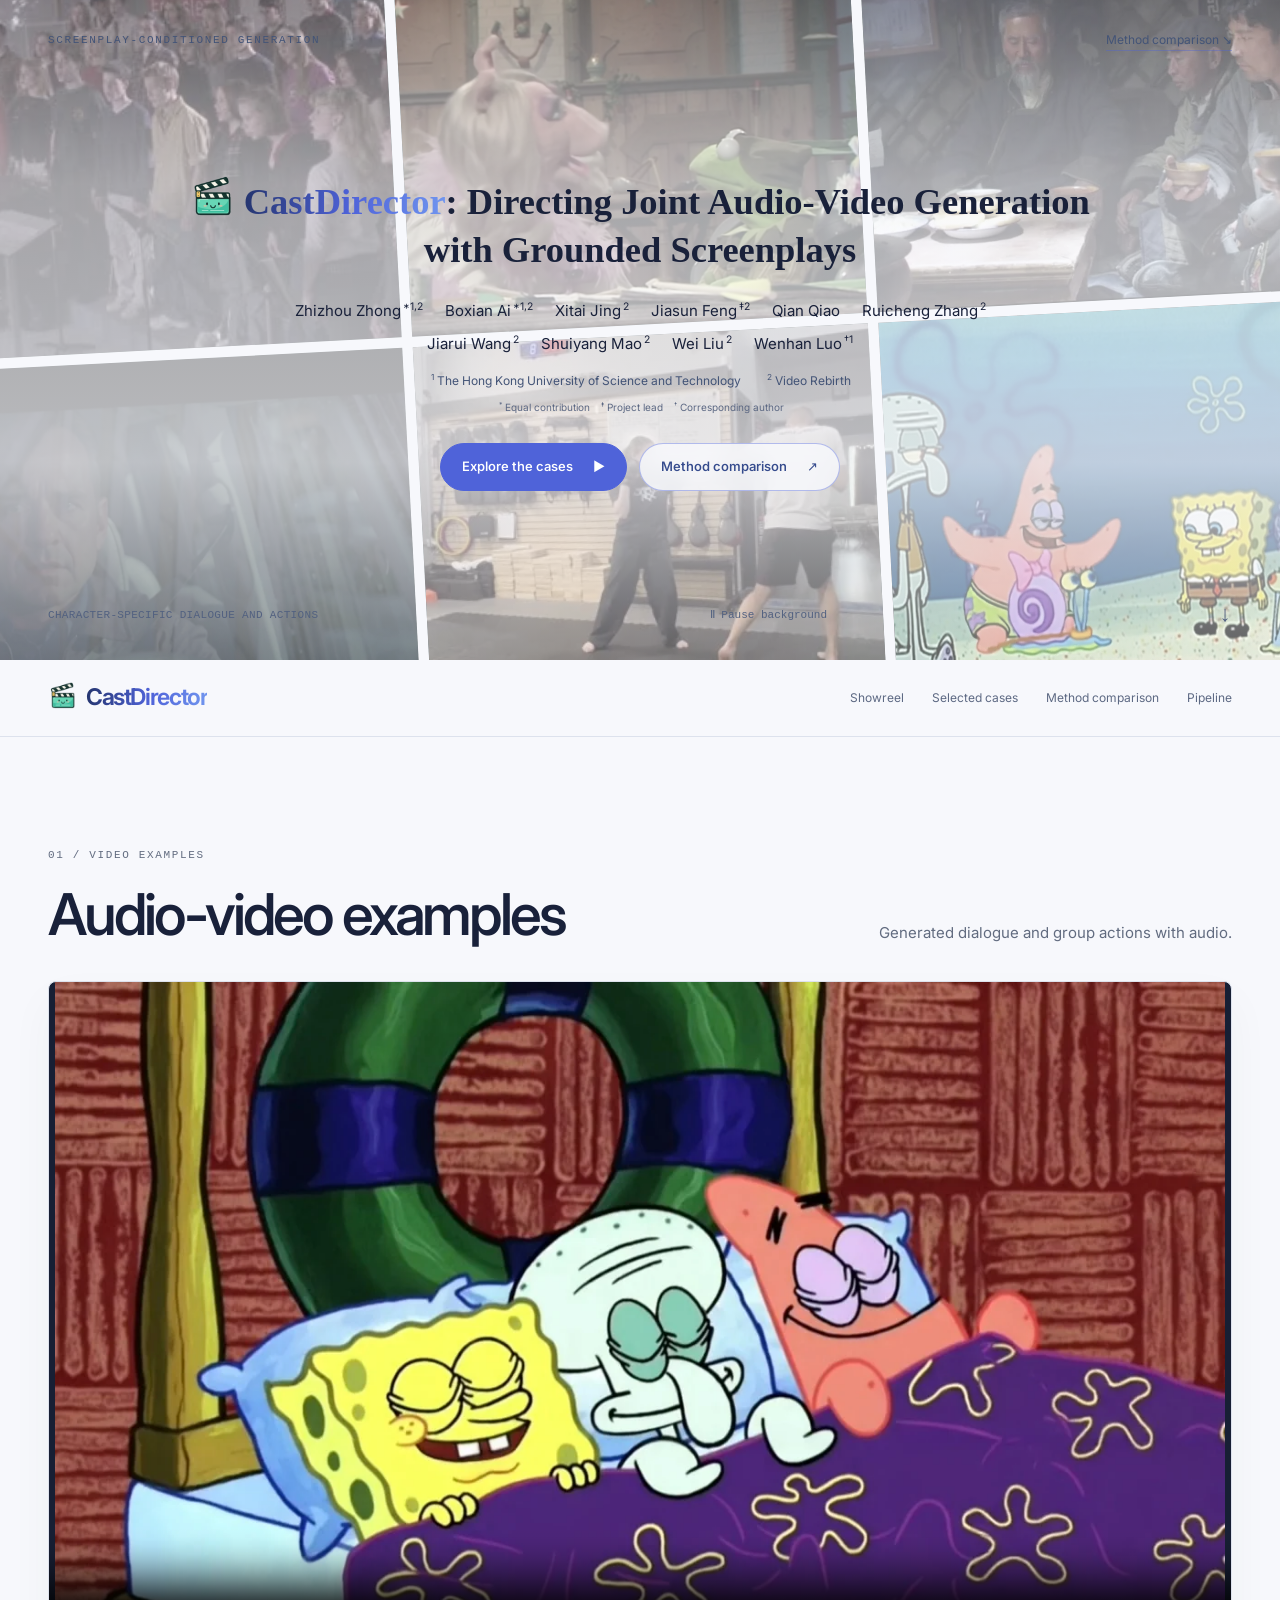
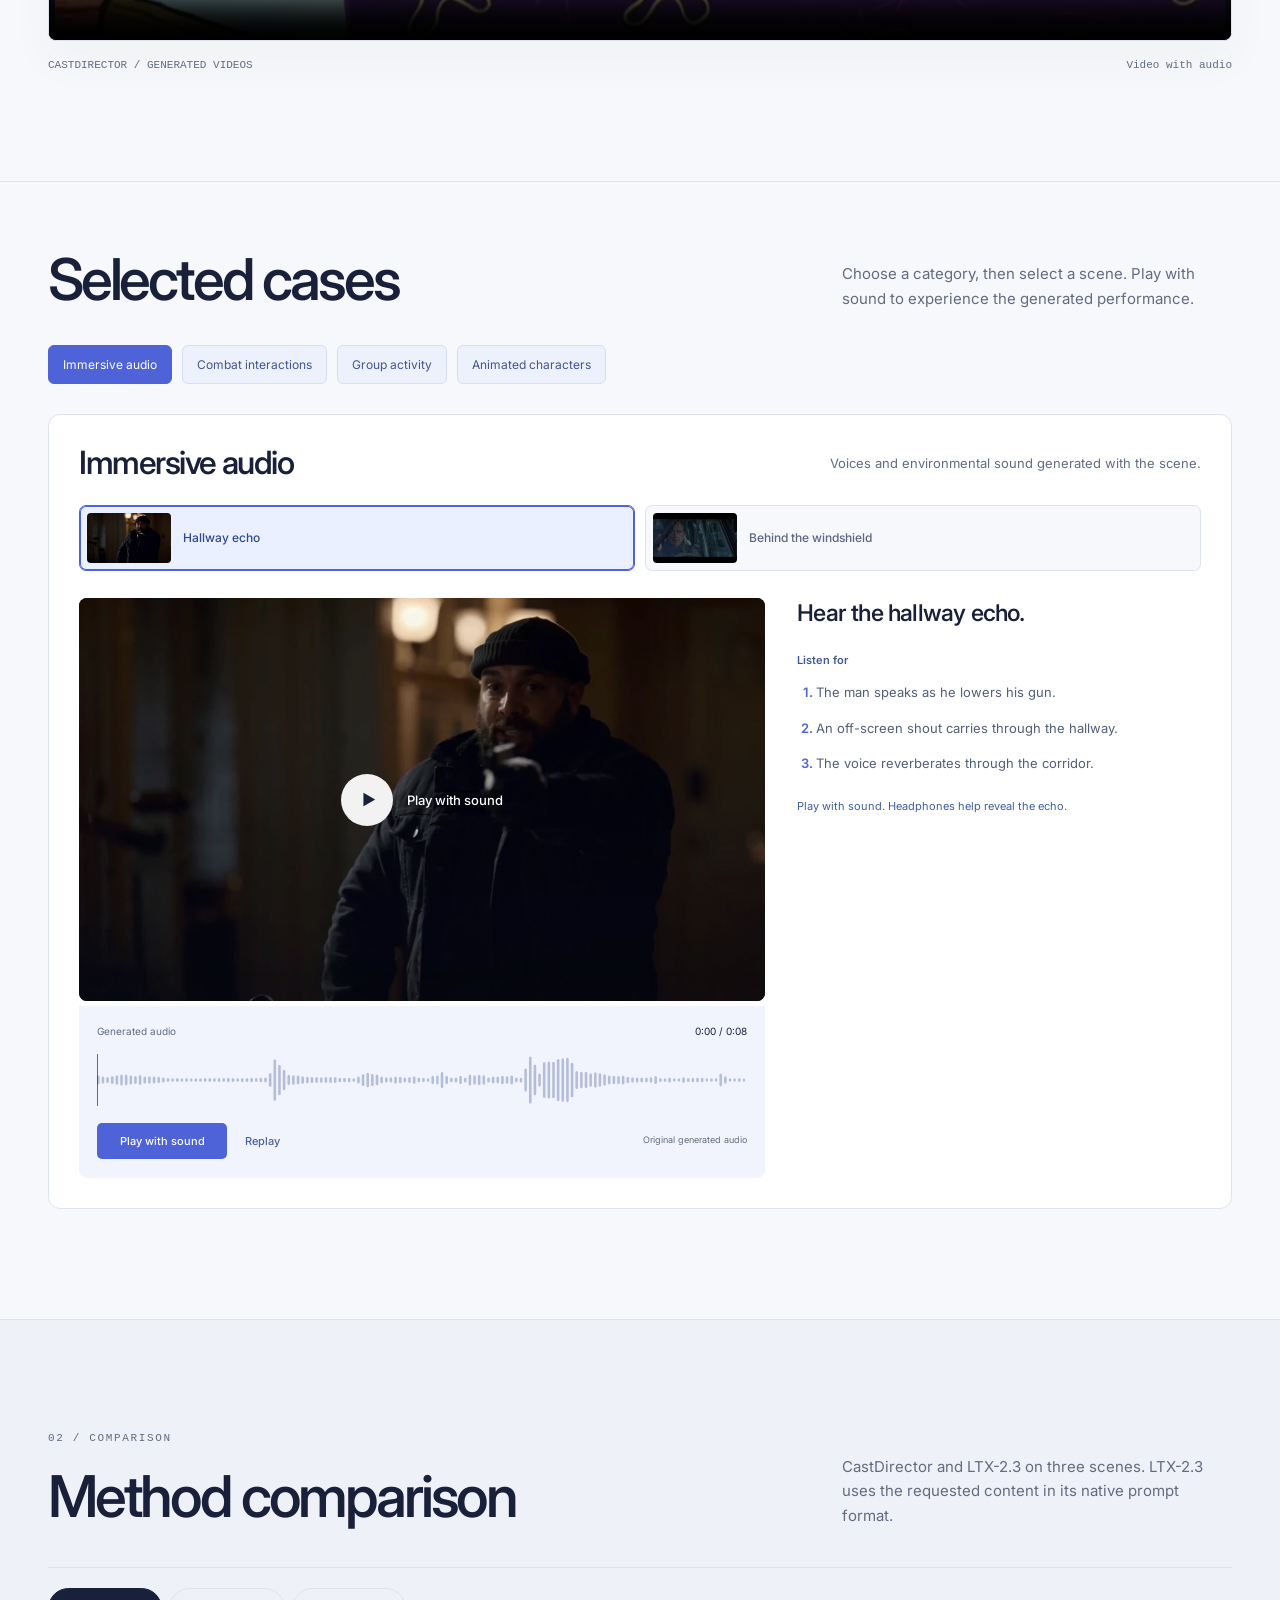
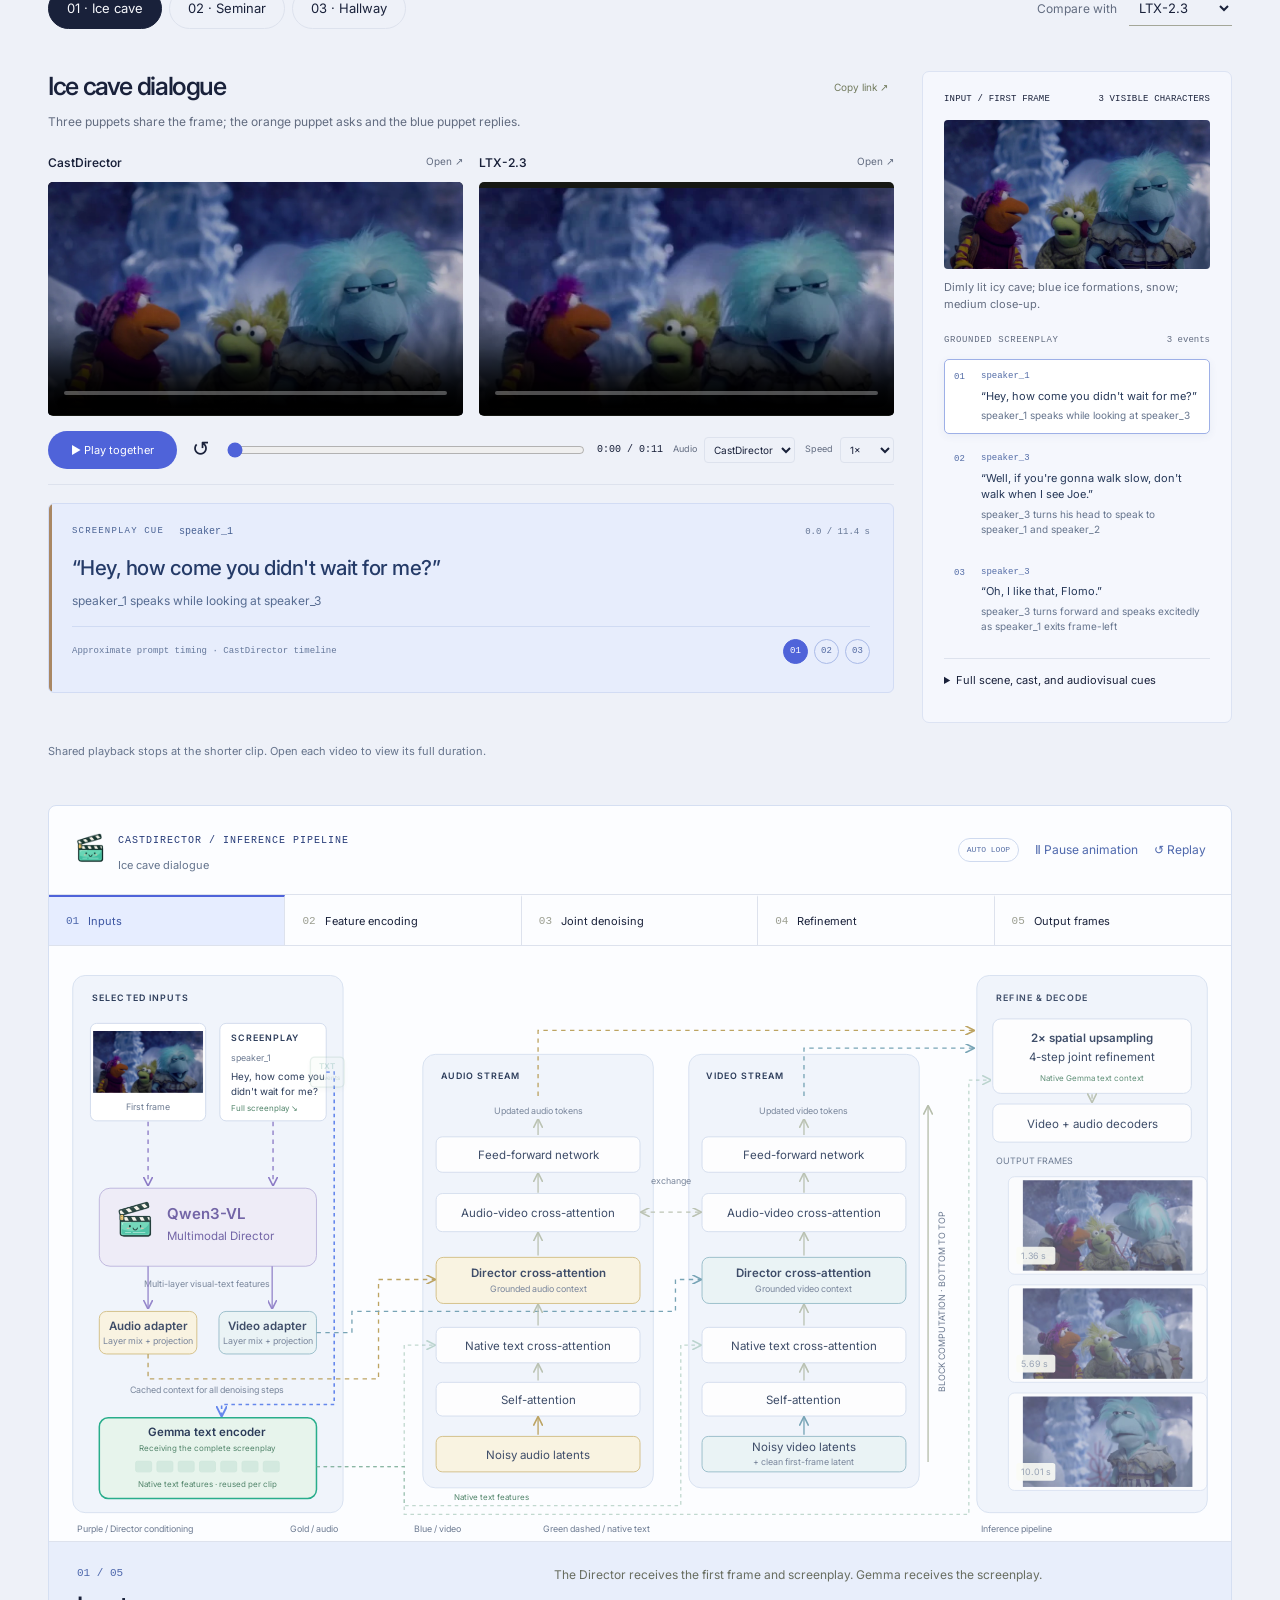
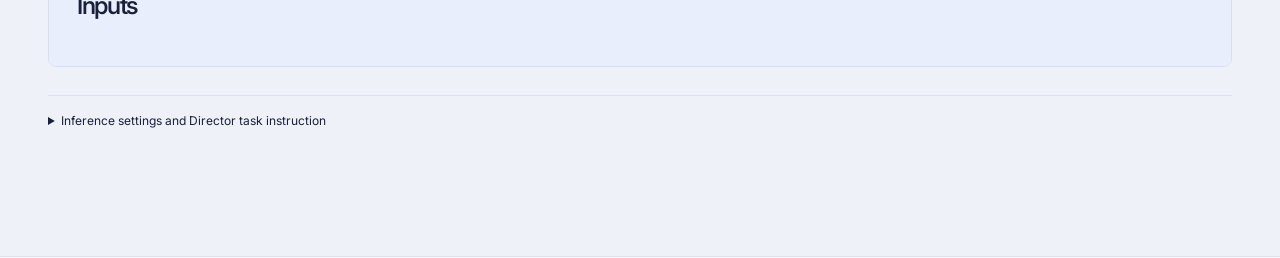
==== index.html @ d0b8cd7c "Publish CastDirector project website" ====
<!doctype html>
<html lang="en"><head><meta charset="utf-8"><meta name="viewport" content="width=device-width,initial-scale=1">
<meta name="description" content="CastDirector generates video and audio from grounded screenplays. Explore combat interactions, group activity, immersive audio, animated casts, and comparisons with LTX-2.3.">
<meta property="og:title" content="CastDirector: Directing Joint Audio-Video Generation with Grounded Screenplays">
<meta property="og:description" content="Character-specific dialogue, actions, and immersive sound in generated scenes.">
<meta name="theme-color" content="#f7f8fc"><link rel="icon" href="assets/brand/director-mascot.png">
<link rel="stylesheet" href="css/studio.css"><link rel="stylesheet" href="css/polish.css"><link rel="stylesheet" href="css/showcase.css">
<title>CastDirector — Directing Joint Audio-Video Generation with Grounded Screenplays</title></head><body>
<a class="skip-link" href="#selected-results">Skip to the generated scenes</a>
<section id="top" class="hero" aria-labelledby="hero-title">
<div class="film-wall" aria-hidden="true"><div><video class="ambient-video" muted playsinline loop preload="none" poster="assets/posters/choir.webp" data-src="assets/ambient/choir.mp4" tabindex="-1"></video></div><div><video class="ambient-video" muted playsinline loop preload="none" poster="assets/posters/puppets.webp" data-src="assets/ambient/puppets.mp4" tabindex="-1"></video></div><div><video class="ambient-video" muted playsinline loop preload="none" poster="assets/posters/yurt.webp" data-src="assets/ambient/yurt.mp4" tabindex="-1"></video></div><div><video class="ambient-video" muted playsinline loop preload="none" poster="assets/posters/windshield.webp" data-src="assets/ambient/windshield.mp4" tabindex="-1"></video></div><div><video class="ambient-video" muted playsinline loop preload="none" poster="assets/posters/boxing.webp" data-src="assets/ambient/boxing.mp4" tabindex="-1"></video></div><div><video class="ambient-video" muted playsinline loop preload="none" poster="assets/posters/cartoon-cast.webp" data-src="assets/ambient/cartoon-cast.mp4" tabindex="-1"></video></div></div><div class="hero-top"><span class="eyebrow">Screenplay-conditioned generation</span><a href="#inference">Method comparison ↘</a></div>
<div class="hero-content">
<h1 id="hero-title" class="paper-title"><span class="paper-title-main"><span class="paper-brand"><img class="hero-mascot" src="assets/brand/director-mascot.png" alt=""><span class="brand-gradient">CastDirector</span>:</span> Directing Joint Audio-Video Generation</span><span class="paper-title-sub">with Grounded Screenplays</span></h1><div class="hero-authors"><p class="author-list"><span><a href="https://scholar.google.com/citations?user=t88nyvsAAAAJ" target="_blank" rel="noopener noreferrer" aria-label="Zhizhou Zhong: Google Scholar">Zhizhou Zhong</a><sup>*1,2</sup></span><span><a href="#">Boxian Ai</a><sup>*1,2</sup></span><span><a href="#">Xitai Jing</a><sup>2</sup></span><span><a href="#">Jiasun Feng</a><sup>‡2</sup></span><span><a href="#">Qian Qiao</a></span><span><a href="https://scholar.google.com/citations?user=WyNyNcUAAAAJ" target="_blank" rel="noopener noreferrer" aria-label="Ruicheng Zhang: Google Scholar">Ruicheng Zhang</a><sup>2</sup></span><span><a href="#">Jiarui Wang</a><sup>2</sup></span><span><a href="https://scholar.google.com/citations?user=YZSd5fsAAAAJ" target="_blank" rel="noopener noreferrer" aria-label="Shuiyang Mao: Google Scholar">Shuiyang Mao</a><sup>2</sup></span><span><a href="https://sites.google.com/view/cuweiliu/home" target="_blank" rel="noopener noreferrer" aria-label="Wei Liu: Homepage">Wei Liu</a><sup>2</sup></span><span><a href="https://whluo.github.io/" target="_blank" rel="noopener noreferrer" aria-label="Wenhan Luo: Homepage">Wenhan Luo</a><sup>†1</sup></span></p><p class="affiliations"><span><sup>1</sup> The Hong Kong University of Science and Technology</span><span><sup>2</sup> Video Rebirth</span></p><p class="contributions"><sup>*</sup> Equal contribution &nbsp; <sup>‡</sup> Project lead &nbsp; <sup>†</sup> Corresponding author</p></div><div class="hero-actions"><a class="button" href="#selected-results">Explore the cases <span>▶</span></a><a class="button" href="#inference">Method comparison <span>↗</span></a></div></div>
<div class="hero-bottom"><span>CHARACTER-SPECIFIC DIALOGUE AND ACTIONS</span><button class="ambient-toggle" id="ambient-toggle" aria-pressed="true">Ⅱ Pause background</button><a class="down-arrow" href="#showreel" aria-label="Scroll to video examples">↓</a></div>
</section><header class="site-header"><div class="wrap header-inner"><a class="wordmark" href="#top"><img class="nav-mascot" src="assets/brand/director-mascot.png" alt=""><span class="brand-gradient">CastDirector</span></a><nav aria-label="Main navigation"><a href="#showreel">Showreel</a><a href="#selected-results">Selected cases</a><a href="#inference">Method comparison</a><a href="#pipeline-section">Pipeline</a></nav></div></header><main><section class="section showreel-section" id="showreel"><div class="wrap"><div class="section-head"><div><span class="eyebrow">01 / Video examples</span><h2>Audio-video examples</h2></div><p>Generated dialogue and group actions with audio.</p></div><video id="showreel-video" controls playsinline preload="none" poster="assets/posters/showreel.webp" src="assets/media/showreel.mp4"></video><div class="showreel-caption"><span>CASTDIRECTOR / GENERATED VIDEOS</span><span>Video with audio</span></div></div></section><section class="section selected-results" id="selected-results" aria-labelledby="results-title"><div class="wrap">
<div class="section-head"><div><h2 id="results-title">Selected cases</h2></div><p>Choose a category, then select a scene. Play with sound to experience the generated performance.</p></div>
<div class="category-jumps" role="tablist" aria-label="Result categories"><button type="button" role="tab" id="category-tab-immersive-audio" aria-controls="immersive-audio" aria-selected="true" tabindex="0" data-category="immersive-audio">Immersive audio</button><button type="button" role="tab" id="category-tab-combat" aria-controls="combat" aria-selected="false" tabindex="-1" data-category="combat">Combat interactions</button><button type="button" role="tab" id="category-tab-group-activity" aria-controls="group-activity" aria-selected="false" tabindex="-1" data-category="group-activity">Group activity</button><button type="button" role="tab" id="category-tab-animated-characters" aria-controls="animated-characters" aria-selected="false" tabindex="-1" data-category="animated-characters">Animated characters</button></div>
<div id="category-cards"></div></div></section><section class="section studio-section" id="inference"><span id="comparisons" class="anchor-alias"></span><div class="wrap">
<div class="section-head"><div><span class="eyebrow">02 / Comparison</span><h2>Method comparison</h2></div><p>CastDirector and LTX-2.3 on three scenes. LTX-2.3 uses the requested content in its native prompt format.</p></div>
<div class="studio-toolbar"><div class="segmented" id="studio-cases" aria-label="Scene"><button data-case="selected_icy_cave" aria-pressed="true">01 · Ice cave</button><button data-case="seminar_diaphragm" aria-pressed="false">02 · Seminar</button><button data-case="hallway_offscreen" aria-pressed="false">03 · Hallway</button></div><label class="select-label">Compare with <select id="baseline-select" aria-label="Comparison baseline"><option value="ltx23">LTX-2.3</option></select></label></div>
<div class="case-workspace"><div class="case-output"><div id="evidence-host"></div><section class="live-prompt" aria-label="Screenplay cue"><div class="cue-heading"><span class="eyebrow">Screenplay cue</span><span id="cue-speaker"></span><span id="cue-position"></span></div><div id="live-cue" aria-live="polite"><p id="cue-words"></p><p id="cue-action"></p></div><div class="cue-bottom"><span>Approximate prompt timing · CastDirector timeline</span><div id="event-navigation" aria-label="Jump to a screenplay event"></div></div></section></div>
<aside class="case-sidebar" aria-label="First frame and screenplay"><div class="panel-label"><span id="frame-label">Input / First frame</span><span id="cast-count"></span></div><img id="input-frame" src="assets/frame/selected_icy_cave.jpg" alt="First frame for the selected scene"><p class="frame-caption" id="scene-caption"></p><div class="script-track-heading"><span class="eyebrow">Grounded screenplay</span><span id="event-count"></span></div><div id="script-list" class="script-track" aria-label="Ordered screenplay events"></div><details class="script-details"><summary>Full scene, cast, and audiovisual cues</summary><pre id="script-full" tabindex="0"></pre></details></aside></div>
<p class="comparison-note" id="comparison-note"></p>
<div id="pipeline-section" class="pipeline-workbench live-workbench"><div class="workbench-top"><div class="flow-heading"><img src="assets/brand/director-mascot.png" alt="" width="33" height="33"><div><span class="eyebrow">CastDirector / inference pipeline</span><p id="flow-case-title"></p></div></div><div class="trace-controls"><span class="flow-badge">AUTO LOOP</span><button id="trace-play" aria-pressed="true" aria-label="Pause pipeline animation">Ⅱ Pause animation</button><button id="trace-reset" aria-label="Restart pipeline animation">↺ Replay</button></div></div>
<ol class="step-nav" aria-label="Pipeline stages"><li><button data-step="0" aria-current="step"><span>01</span>Inputs</button></li><li><button data-step="1"><span>02</span>Feature encoding</button></li><li><button data-step="2"><span>03</span>Joint denoising</button></li><li><button data-step="3"><span>04</span>Refinement</button></li><li><button data-step="4"><span>05</span>Output frames</button></li></ol>
<div class="pipeline-viewport live-viewport" id="pipeline" data-running="true" data-step="0"><svg xmlns="http://www.w3.org/2000/svg" width="1320" height="660" viewBox="0 0 1320 660" role="img" aria-labelledby="flow-title flow-desc">
<title id="flow-title">CastDirector inference pipeline</title>
<desc id="flow-desc">The Director encodes the first frame and screenplay. Gemma encodes the screenplay for both streams and Stage 2 refinement. Blocks run from bottom to top, followed by upsampling, refinement, and decoding.</desc>
<defs><marker id="flow-arrow" markerWidth="7" markerHeight="7" refX="6" refY="3.5" orient="auto-start-reverse"><path d="M0 0 7 3.5 0 7" fill="none" stroke="context-stroke" stroke-width="1.2"/></marker></defs>
<style>
.f-text{font-family:Inter,Arial,sans-serif;fill:#353b31;font-size:13px}.f-small{font-size:10px;fill:#818777}.f-label{font-size:10px;letter-spacing:1.2px;font-weight:600}.f-bold{font-weight:600}.f-panel{fill:#f2f3ec;stroke:#e0e4d6}.f-box{fill:#fffefa;stroke:#d6dccd}.f-dir{fill:#eeecf7;stroke:#b5aad8}.f-audio{fill:#fbf3df;stroke:#ceb673}.f-video{fill:#eaf3f5;stroke:#8ab4c1}.f-wire{fill:none;stroke:#b5bdab;stroke-width:1.5;marker-end:url(#flow-arrow)}.f-purple{stroke:#8c7bc6}.f-gold{stroke:#b79b52}.f-blue{stroke:#6a9bae}.f-native{stroke:#71a78f;stroke-dasharray:4 4}.f-gemma{fill:#edf6f0;stroke:#8db7a2}.f-native-token{fill:#49a385;stroke:#2d8a6f}.f-gemma-small{font-size:9px;fill:#52856b}.f-packet{pointer-events:none;filter:drop-shadow(0 3px 3px #233a2520)}.f-packet rect{stroke-width:1.5}.f-stage{transition:opacity .3s}.flow-output-frame{transition:none}
</style>
<g class="f-text"><rect class="f-panel" x="415" y="111" width="260" height="489" rx="14"/><rect class="f-panel" x="715" y="111" width="260" height="489" rx="14"/><rect class="f-panel" x="1040" y="22" width="260" height="606" rx="14"/>
<rect class="f-panel" x="20" y="22" width="305" height="606" rx="14"/>
<text class="f-label" x="42" y="51">SELECTED INPUTS</text>
<g class="f-stage" data-flow-stage="0">
<rect class="f-box" x="40" y="76" width="130" height="110" rx="7"/><image id="flow-input-image" x="43" y="80" width="124" height="79" preserveAspectRatio="xMidYMid meet" href="assets/frame/selected_icy_cave.jpg"/><text class="f-small" id="flow-input-label" x="105" y="174" text-anchor="middle">First frame</text>
<rect class="f-box" x="186" y="76" width="120" height="110" rx="7"/><text class="f-label" x="198" y="96">SCREENPLAY</text><text class="f-small" id="flow-speaker" x="198" y="118">speaker_1</text><text id="flow-line-1" x="198" y="140" style="font-size:11px">Hey, how come you</text><text id="flow-line-2" x="198" y="157" style="font-size:11px">didn’t wait for me?</text><text class="f-gemma-small" x="198" y="175">Full screenplay ↘</text>
<path id="flow-frame-route" class="f-wire f-purple moving-wire" d="M105 187V258"/><path id="flow-text-route" class="f-wire f-purple moving-wire" d="M246 187V258"/>
</g>
<g class="f-stage" data-flow-stage="1"><rect class="f-dir" x="50" y="262" width="245" height="88" rx="12"/><image href="assets/brand/director-mascot.png" x="67" y="276" width="47" height="47"/><text class="f-bold" x="126" y="297" style="font-size:17px;fill:#66569e">Qwen3-VL</text><text x="126" y="320" style="fill:#66569e">Multimodal Director</text><text class="f-small" x="172" y="373" text-anchor="middle">Multi-layer visual-text features</text>
<path class="f-wire f-purple" d="M105 350v47"/><path class="f-wire f-purple" d="M245 350v47"/>
<rect class="f-audio" x="50" y="401" width="110" height="48" rx="8"/><text class="f-bold" x="105" y="422" text-anchor="middle">Audio adapter</text><text class="f-small" x="105" y="438" text-anchor="middle">Layer mix + projection</text>
<rect class="f-video" x="185" y="401" width="110" height="48" rx="8"/><text class="f-bold" x="240" y="422" text-anchor="middle">Video adapter</text><text class="f-small" x="240" y="438" text-anchor="middle">Layer mix + projection</text>
<path id="flow-audio-route" class="f-wire f-gold moving-wire" d="M105 449v28h260V365h63"/><path id="flow-video-route" class="f-wire f-blue moving-wire" d="M295 425h40v-24h365v-36h28"/>
<text class="f-small" x="172" y="493" text-anchor="middle">Cached context for all denoising steps</text></g>
<path id="flow-gemma-input-route" class="f-wire f-native native-wire" d="M306 131h9V506H188v12"/>
<g id="gemma-node"><rect class="f-gemma" x="50" y="521" width="245" height="91" rx="10"/><text class="f-bold" x="172" y="542" text-anchor="middle">Gemma text encoder</text><text class="f-gemma-small" id="gemma-status" x="172" y="558" text-anchor="middle">Receiving the complete screenplay</text>
<g id="gemma-token-grid" aria-hidden="true"><rect class="f-native-token" x="91" y="570" width="18" height="12" rx="2" opacity=".15"/><rect class="f-native-token" x="115" y="570" width="18" height="12" rx="2" opacity=".15"/><rect class="f-native-token" x="139" y="570" width="18" height="12" rx="2" opacity=".15"/><rect class="f-native-token" x="163" y="570" width="18" height="12" rx="2" opacity=".15"/><rect class="f-native-token" x="187" y="570" width="18" height="12" rx="2" opacity=".15"/><rect class="f-native-token" x="211" y="570" width="18" height="12" rx="2" opacity=".15"/><rect class="f-native-token" x="235" y="570" width="18" height="12" rx="2" opacity=".15"/></g><text class="f-gemma-small" x="172" y="599" text-anchor="middle">Native text features · reused per clip</text></g>
<path id="flow-gemma-audio-route" class="f-wire f-native native-wire" d="M295 576h99V439h34"/>
<path id="flow-gemma-video-route" class="f-wire f-native native-wire" d="M295 576h99v44h312V439h22"/>
<path id="flow-gemma-refine-route" class="f-wire f-native native-wire" d="M295 576h99v54h637V140h24"/>
<text class="f-gemma-small" x="450" y="614">Native text features</text>

<text class="f-label" x="435" y="139">AUDIO STREAM</text><text class="f-label" x="735" y="139">VIDEO STREAM</text>
<g class="f-stage" data-flow-stage="2">
<text class="f-small" x="545" y="178" text-anchor="middle">Updated audio tokens</text><text class="f-small" x="845" y="178" text-anchor="middle">Updated video tokens</text>
<path class="f-wire" d="M545 202v-17"/><path class="f-wire" d="M845 202v-17"/>
<rect class="f-box" x="430" y="204" width="230" height="40" rx="7"/><text x="545" y="229" text-anchor="middle">Feed-forward network</text><rect class="f-box" x="730" y="204" width="230" height="40" rx="7"/><text x="845" y="229" text-anchor="middle">Feed-forward network</text>
<path class="f-wire" d="M545 267v-21"/><path class="f-wire" d="M845 267v-21"/>
<rect class="f-box" x="430" y="268" width="230" height="43" rx="7"/><text x="545" y="294" text-anchor="middle">Audio-video cross-attention</text><rect class="f-box" x="730" y="268" width="230" height="43" rx="7"/><text x="845" y="294" text-anchor="middle">Audio-video cross-attention</text>
<path class="f-wire moving-wire" d="M662 289h66" marker-start="url(#flow-arrow)"/><text class="f-small" x="695" y="257" text-anchor="middle">exchange</text>
<path class="f-wire" d="M545 338v-25"/><path class="f-wire" d="M845 338v-25"/>
<rect class="f-audio" x="430" y="340" width="230" height="52" rx="8"/><text class="f-bold" x="545" y="362" text-anchor="middle">Director cross-attention</text><text class="f-small" x="545" y="379" text-anchor="middle">Grounded audio context</text><rect class="f-video" x="730" y="340" width="230" height="52" rx="8"/><text class="f-bold" x="845" y="362" text-anchor="middle">Director cross-attention</text><text class="f-small" x="845" y="379" text-anchor="middle">Grounded video context</text>
<path class="f-wire" d="M545 417v-23"/><path class="f-wire" d="M845 417v-23"/>
<rect id="native-audio-attention" class="f-box" x="430" y="419" width="230" height="40" rx="7"/><text x="545" y="444" text-anchor="middle">Native text cross-attention</text><rect id="native-video-attention" class="f-box" x="730" y="419" width="230" height="40" rx="7"/><text x="845" y="444" text-anchor="middle">Native text cross-attention</text>
<path class="f-wire" d="M545 479v-18"/><path class="f-wire" d="M845 479v-18"/>
<rect class="f-box" x="430" y="481" width="230" height="38" rx="7"/><text x="545" y="505" text-anchor="middle">Self-attention</text><rect class="f-box" x="730" y="481" width="230" height="38" rx="7"/><text x="845" y="505" text-anchor="middle">Self-attention</text>
<path class="f-wire f-gold" d="M545 540v-19"/><path class="f-wire f-blue" d="M845 540v-19"/>
<rect class="f-audio" x="430" y="542" width="230" height="40" rx="7"/><text x="545" y="567" text-anchor="middle">Noisy audio latents</text><rect class="f-video" x="730" y="542" width="230" height="40" rx="7"/><text x="845" y="558" text-anchor="middle">Noisy video latents</text><text class="f-small" x="845" y="574" text-anchor="middle">+ clean first-frame latent</text>
<path id="flow-audio-denoise" d="M448 557V217" fill="none"/><path id="flow-video-denoise" d="M748 557V217" fill="none"/>
</g>
<path class="f-wire" d="M985 571V170"/><text class="f-small" transform="translate(1004,390) rotate(-90)" text-anchor="middle">BLOCK COMPUTATION · BOTTOM TO TOP</text>
<g class="f-stage" data-flow-stage="3"><path class="f-wire f-gold moving-wire" d="M545 158V84h491"/><path id="flow-refine-route" class="f-wire f-blue moving-wire" d="M845 158V104h191"/>
<text class="f-label" x="1062" y="51">REFINE &amp; DECODE</text><rect class="f-box" id="native-refinement" x="1058" y="71" width="224" height="84" rx="9"/><text class="f-bold" x="1170" y="97" text-anchor="middle">2× spatial upsampling</text><text x="1170" y="119" text-anchor="middle">4-step joint refinement</text><text class="f-gemma-small" x="1170" y="141" text-anchor="middle">Native Gemma text context</text><path class="f-wire moving-wire" d="M1170 156v8"/><rect class="f-box" x="1058" y="167" width="224" height="43" rx="8"/><text x="1170" y="194" text-anchor="middle">Video + audio decoders</text></g>
<text class="f-small" x="1062" y="235">OUTPUT FRAMES</text>
<g class="flow-output-frame" data-output-index="0"><rect class="f-box" x="1058" y="249" width="224" height="110" rx="7"/><image id="flow-frame-0" x="1062" y="253" width="216" height="102" preserveAspectRatio="xMidYMid meet"/><rect x="1067" y="328" width="44" height="20" rx="3" fill="#fffff3e6"/><text class="f-small" id="flow-frame-time-0" x="1072" y="342">1.37 s</text></g>
<g class="flow-output-frame" data-output-index="1"><rect class="f-box" x="1058" y="371" width="224" height="110" rx="7"/><image id="flow-frame-1" x="1062" y="375" width="216" height="102" preserveAspectRatio="xMidYMid meet"/><rect x="1067" y="450" width="44" height="20" rx="3" fill="#fffff3e6"/><text class="f-small" id="flow-frame-time-1" x="1072" y="464">5.69 s</text></g>
<g class="flow-output-frame" data-output-index="2"><rect class="f-box" x="1058" y="493" width="224" height="110" rx="7"/><image id="flow-frame-2" x="1062" y="497" width="216" height="102" preserveAspectRatio="xMidYMid meet"/><rect x="1067" y="572" width="44" height="20" rx="3" fill="#fffff3e6"/><text class="f-small" id="flow-frame-time-2" x="1072" y="586">10.01 s</text></g>
<g id="packet-gemma-input" class="f-packet" opacity="0"><rect class="f-gemma" x="-19" y="-17" width="38" height="34" rx="5"/><text x="0" y="-4" text-anchor="middle" style="font-size:9px;fill:#2d8a6f;font-weight:600">TXT</text><text id="flow-gemma-events" x="0" y="9" text-anchor="middle" style="font-size:7px;fill:#52856b">3 events</text></g>
<g id="packet-gemma-audio" class="f-packet" opacity="0"><rect class="f-gemma" x="-17" y="-12" width="34" height="24" rx="5"/><rect x="-11" y="-6" width="6" height="5" rx="1" fill="#49a385"/><rect x="-11" y="1" width="6" height="5" rx="1" fill="#49a385"/><rect x="-3" y="-6" width="6" height="5" rx="1" fill="#49a385"/><rect x="-3" y="1" width="6" height="5" rx="1" fill="#49a385"/><rect x="5" y="-6" width="6" height="5" rx="1" fill="#49a385"/><rect x="5" y="1" width="6" height="5" rx="1" fill="#49a385"/></g>
<g id="packet-gemma-video" class="f-packet" opacity="0"><rect class="f-gemma" x="-17" y="-12" width="34" height="24" rx="5"/><rect x="-11" y="-6" width="6" height="5" rx="1" fill="#49a385"/><rect x="-11" y="1" width="6" height="5" rx="1" fill="#49a385"/><rect x="-3" y="-6" width="6" height="5" rx="1" fill="#49a385"/><rect x="-3" y="1" width="6" height="5" rx="1" fill="#49a385"/><rect x="5" y="-6" width="6" height="5" rx="1" fill="#49a385"/><rect x="5" y="1" width="6" height="5" rx="1" fill="#49a385"/></g>
<g id="packet-gemma-refine" class="f-packet" opacity="0"><rect class="f-gemma" x="-17" y="-12" width="34" height="24" rx="5"/><rect x="-11" y="-6" width="6" height="5" rx="1" fill="#49a385"/><rect x="-11" y="1" width="6" height="5" rx="1" fill="#49a385"/><rect x="-3" y="-6" width="6" height="5" rx="1" fill="#49a385"/><rect x="-3" y="1" width="6" height="5" rx="1" fill="#49a385"/><rect x="5" y="-6" width="6" height="5" rx="1" fill="#49a385"/><rect x="5" y="1" width="6" height="5" rx="1" fill="#49a385"/></g>
<g id="packet-image" class="f-packet" opacity="0"><rect x="-30" y="-19" width="60" height="38" rx="5" fill="#fffdf6" stroke="#9687c8"/><image id="flow-moving-image" x="-27" y="-16" width="54" height="32" preserveAspectRatio="xMidYMid meet"/></g>
<g id="packet-text" class="f-packet" opacity="0"><rect x="-19" y="-17" width="38" height="34" rx="5" fill="#f3effa" stroke="#9687c8"/><text x="0" y="-4" text-anchor="middle" style="font-size:9px;fill:#66569e;font-weight:600">TXT</text><text id="flow-moving-text" x="0" y="9" text-anchor="middle" style="font-size:7px;fill:#8575a7">3 events</text></g>
<g id="packet-audio" class="f-packet" opacity="0"><rect class="f-audio" x="-24" y="-12" width="48" height="24" rx="5"/><path d="M-13-3v6m6-11v16m7-13v10m7-15v20m7-13v6" stroke="#b79b52" stroke-width="2"/></g>
<g id="packet-video" class="f-packet" opacity="0"><rect class="f-video" x="-24" y="-12" width="48" height="24" rx="5"/><path d="M-15-6h8v12h-8zm11 0h8v12h-8zm11 0h8v12H7z" fill="#86acbb"/></g>
<g id="packet-audio-denoise" class="f-packet" opacity="0"><circle r="5" fill="#b79b52"/><circle r="9" fill="none" stroke="#b79b5260"/></g><g id="packet-video-denoise" class="f-packet" opacity="0"><circle r="5" fill="#6a9bae"/><circle r="9" fill="none" stroke="#6a9bae60"/></g>
<g id="packet-refine" class="f-packet" opacity="0"><rect class="f-video" x="-21" y="-12" width="42" height="24" rx="4"/><path d="M-12-5h24v10h-24z" fill="#86acbb"/></g>
<text class="f-small" x="25" y="650">Purple / Director conditioning</text><text class="f-small" x="265" y="650">Gold / audio</text><text class="f-small" x="405" y="650">Blue / video</text><text class="f-small" x="550" y="650">Green dashed / native text</text><text class="f-small" x="1045" y="650">Inference pipeline</text>
</g></svg>
</div><p class="pipeline-scroll-note">Scroll to view the pipeline →</p>
<div class="pipeline-foot" aria-live="off"><div><div class="trace-counter" id="trace-counter"></div><h3 id="step-title"></h3></div><p id="step-description"></p></div></div><details class="implementation"><summary>Inference settings and Director task instruction</summary><p>Stage 1 uses 1088 × 640 video at 24 fps and 30 Euler steps. Stage 2 applies 2× spatial upsampling and four-step refinement.</p><dl><dt>Director</dt><dd>Qwen3-VL-8B · one encoding per clip</dd><dt>Stage 1 guidance</dt><dd>CFG 4.0 · STG 1.0 at block 29</dd><dt>Stage 2</dt><dd>Official LTX-2.3-dev + distilled LoRA; native text conditioning</dd><dt>Final decoding</dt><dd>Video VAE and audio VAE + vocoder</dd></dl><p>The Director and video VAE use the same resized and center-cropped first frame. Director instruction:</p><pre>Analyze the first frame of the video together with its full structured text prompt. Pay attention to the people, scene, dialogue, actions, expressions, interactions, environment, and audio description.</pre><a class="text-link" href="prompts/director_instruction.txt" download>Download the instruction <span>↓</span></a></details></div></section></main><div id="toast" class="toast" role="status" aria-live="polite"></div>
<script src="js/data.js"></script><script src="js/flow-frames.js"></script><script src="js/player.js"></script><script src="js/studio.js"></script><script src="js/showcase-data.js"></script><script src="js/showcase.js"></script>
<noscript><p class="wrap">Enable JavaScript for the categorized examples and comparison controls, or <a href="assets/media/showreel.mp4">watch the showreel directly</a>.</p></noscript></body></html>
---- css/studio.css ----
@font-face{font-family:Inter;src:url('../assets/fonts/inter-latin.woff') format('woff');font-weight:100 900;font-display:swap}
:root{--paper:#f8f7f2;--ink:#22231f;--muted:#74756d;--line:#deded4;--blue:#5265db;--lavender:#eee9f8;--mono:ui-monospace,SFMono-Regular,Consolas,monospace}
*{box-sizing:border-box}html{scroll-behavior:smooth;scroll-padding-top:85px}body{margin:0;background:var(--paper);color:var(--ink);font:15px/1.65 Inter,Arial,sans-serif;-webkit-font-smoothing:antialiased}button,input,select{font:inherit}button,a,input,select,summary{-webkit-tap-highlight-color:transparent}a{color:inherit;text-decoration:none}button{cursor:pointer}button:disabled{cursor:default;opacity:.4}button:focus-visible,a:focus-visible,select:focus-visible,input:focus-visible,summary:focus-visible,pre:focus-visible{outline:3px solid var(--blue);outline-offset:5px}img,video{display:block;max-width:100%}button{color:inherit}h1,h2,h3,p{margin:0}h1,h2,h3{line-height:1.12;font-weight:550;letter-spacing:-.055em}p{max-width:74ch}h2{font-size:clamp(36px,4.5vw,64px)}h3{font-size:26px}video{background:#161813}pre{white-space:pre-wrap;overflow-wrap:anywhere;line-height:1.65;font-size:12px;font-family:var(--mono)}.wrap{width:min(1320px,calc(100% - 96px));margin:auto}.eyebrow{font:11px/1.5 var(--mono);letter-spacing:.15em;text-transform:uppercase}.muted{color:var(--muted)}.skip-link{position:fixed;top:-90px;left:16px;z-index:100;background:#fff;padding:12px}.skip-link:focus{top:8px}.button{display:inline-flex;align-items:center;justify-content:center;gap:20px;padding:13px 21px;border:1px solid var(--ink);border-radius:99px;background:transparent;font-size:13px;font-weight:550;line-height:1.5;transition:background .2s,color .2s}.button:hover{background:var(--ink);color:var(--paper)}.button.primary{background:var(--ink);color:var(--paper)}.button.primary:hover{background:var(--blue);border-color:var(--blue)}.text-link{display:inline-flex;gap:20px;border-bottom:1px solid var(--ink);padding:4px 0;font-size:14px}.pill{display:inline-flex;align-items:center;gap:7px;padding:5px 11px;border:1px solid var(--line);border-radius:99px;font:10px/1.5 var(--mono);letter-spacing:.05em}.pill i{width:5px;height:5px;background:#78826b;border-radius:50%}
.hero{position:relative;isolation:isolate;min-height:720px;height:94svh;max-height:1100px;background:#151813;color:#fffdf4;display:flex;align-items:center;justify-content:center;overflow:hidden}.film-wall{position:absolute;inset:-22px;display:grid;grid-template-columns:repeat(3,1fr);grid-template-rows:repeat(2,1fr);gap:10px;z-index:-3;transform:rotate(-3deg) scale(1.05)}.film-wall>div{overflow:hidden;background:#25302f}.film-wall img,.film-wall video{width:100%;height:100%;object-fit:cover;filter:saturate(.7)}.hero:before{content:"";position:absolute;inset:0;z-index:-1;background:linear-gradient(180deg,rgba(8,12,10,.42),rgba(8,12,10,.42) 35%,rgba(8,12,10,.8))}.hero:after{content:"";position:absolute;inset:0;z-index:-2;background:rgba(9,16,12,.12)}.hero-top{position:absolute;left:48px;right:48px;top:30px;display:flex;justify-content:space-between;align-items:center;font-size:12px}.hero-top a{border-bottom:1px solid #ffffff50}.hero-content{padding:90px 24px 70px;text-align:center;width:100%}.hero h1{font-size:clamp(75px,13.6vw,212px);font-weight:550;letter-spacing:-.075em;line-height:1.08;margin:18px 0 23px}.hero-content>.eyebrow{margin-inline:auto}.hero-title{margin:auto;font-size:clamp(17px,2vw,26px);line-height:1.45;letter-spacing:-.03em;max-width:700px;text-wrap:balance}.hero-actions{display:flex;gap:12px;justify-content:center;margin-top:36px}.hero .button{border-color:#f8f7f276;color:var(--paper);backdrop-filter:blur(8px);background:#ffffff0c}.hero .button:first-child{background:var(--paper);border-color:var(--paper);color:var(--ink)}.hero .button:hover{background:#fff;color:var(--ink)}.hero-bottom{position:absolute;bottom:28px;left:48px;right:48px;display:flex;justify-content:space-between;align-items:center;gap:16px;font:11px/1.5 var(--mono);letter-spacing:.03em;color:#eeeede}.ambient-toggle{border:0;background:transparent;color:inherit;font:inherit;padding:5px}.ambient-toggle:hover{color:#fff;text-decoration:underline}.down-arrow{font-size:22px}
.site-header{position:sticky;top:0;z-index:30;background:#f8f7f2f5;backdrop-filter:blur(18px);border-bottom:1px solid var(--line)}.header-inner{display:flex;align-items:center;justify-content:space-between;min-height:76px;gap:20px}.wordmark{font-size:23px;font-weight:650;letter-spacing:-.06em}.wordmark span{color:var(--blue)}.site-header nav{display:flex;align-items:center;gap:28px;font-size:12px}.site-header nav a{position:relative;padding:10px 0;color:#66695e}.site-header nav a:hover,.site-header nav a[aria-current]{color:var(--ink)}.site-header nav a[aria-current]:after{content:"";height:2px;background:var(--blue);position:absolute;bottom:3px;left:0;right:0}.section{padding:110px 0;border-bottom:1px solid var(--line)}.section-head{display:flex;justify-content:space-between;align-items:flex-end;gap:30px;margin-bottom:38px}.section-head .eyebrow{display:block;color:var(--muted);margin-bottom:18px}.section-head h2{max-width:850px}.section-head p{max-width:390px;color:#686b60;font-size:15px}.intro{display:grid;grid-template-columns:1.1fr 1fr;gap:80px;padding:72px 0}.intro h2{font-size:38px;max-width:510px}.intro p{font-size:18px;color:#6a6e61;line-height:1.65}.intro .text-link{margin-top:20px;color:var(--ink)}.example-bar{display:flex;justify-content:space-between;align-items:center;gap:20px;padding:18px 0;border-top:1px solid var(--line)}.segmented{display:flex;flex-wrap:wrap;gap:7px}.segmented button,.additional-tabs button{background:transparent;border:1px solid var(--line);padding:10px 18px;font-size:13px;border-radius:99px;line-height:1.5}.segmented button[aria-pressed=true],.additional-tabs button[aria-selected=true]{background:var(--ink);color:var(--paper);border-color:var(--ink)}.segmented button:hover,.additional-tabs button:hover{border-color:#74776e}.input-board{display:grid;grid-template-columns:.85fr 1.15fr;border:1px solid var(--line);background:#fdfcf8}.frame-panel{border-right:1px solid var(--line);padding:24px}.panel-label{display:flex;justify-content:space-between;align-items:center;gap:14px;margin-bottom:20px;font:11px/1.5 var(--mono);letter-spacing:.06em;text-transform:uppercase}.frame-panel img{width:100%;aspect-ratio:16/9;object-fit:contain;background:#171b18;border-radius:5px}.frame-caption{font-size:12px;color:var(--muted);margin-top:14px;line-height:1.6}.screenplay-panel{padding:24px}.script-list{display:grid;gap:14px}.script-event{display:grid;grid-template-columns:29px 1fr;gap:12px;font-size:13px;line-height:1.55}.event-index{width:26px;height:26px;display:grid;place-items:center;border:1px solid var(--line);border-radius:50%;font:10px var(--mono);margin-top:2px}.script-event .speaker{font:10px/1.5 var(--mono);color:#75689d;text-transform:uppercase;letter-spacing:.04em}.script-event blockquote{margin:3px 0 4px;font-size:15px;font-weight:500;line-height:1.4}.script-event .action{font-size:12px;color:#6c7064}.script-details{margin-top:20px;border-top:1px solid var(--line);font-size:12px}.script-details summary{padding:12px 0;cursor:pointer}.script-details pre{max-height:330px;overflow:auto;margin:0;padding:12px;background:#f2f1eb}.cast-strip{display:flex;flex-wrap:wrap;gap:6px;margin-top:15px}.cast-strip span{font:10px/1.4 var(--mono);padding:5px 8px;background:#eeede5;color:#676c60;border-radius:3px}
.pipeline-workbench{margin-top:24px;border:1px solid var(--line);background:#fdfcf8;overflow:hidden}.workbench-top{display:flex;justify-content:space-between;align-items:center;padding:22px 25px;border-bottom:1px solid var(--line);gap:20px}.workbench-top .eyebrow{color:#6d7065}.trace-controls{display:flex;align-items:center;gap:16px}.trace-controls button{background:none;border:0;padding:0;font-size:12px;color:#565eaf;display:flex;gap:9px;align-items:center}.trace-controls button:disabled{color:var(--muted)}.step-nav{display:grid;grid-template-columns:repeat(5,1fr);margin:0;padding:0;list-style:none;border-bottom:1px solid var(--line)}.step-nav button{display:flex;width:100%;gap:12px;padding:18px 21px;border:0;border-right:1px solid var(--line);border-top:2px solid transparent;background:transparent;text-align:left;font-size:12px;line-height:1.5;align-items:center}.step-nav li:last-child button{border-right:0}.step-nav button span{font:11px var(--mono);color:#9b9e91}.step-nav button[aria-current=step]{background:#eeedf8;border-top-color:var(--blue);color:#4252b8}.step-nav button[aria-current=step] span{color:var(--blue)}.pipeline-viewport{overflow-x:auto;padding:12px 15px 0}.pipeline-viewport svg{display:block;width:100%;min-width:800px;height:auto}.pipeline-viewport[data-step="0"] .node:not([data-stage="0"]),.pipeline-viewport[data-step="1"] .node:not([data-stage="1"]){opacity:.32}.pipeline-viewport .node{transition:opacity .35s}.pipeline-foot{display:grid;grid-template-columns:1fr 1.6fr;gap:50px;padding:27px 30px 30px;border-top:1px solid var(--line);background:#f0efe8;min-height:150px}.pipeline-foot h3{font-size:25px;line-height:1.25}.pipeline-foot p{font-size:13px;color:#686d60}.trace-counter{color:var(--blue);font:11px/1.5 var(--mono);margin-bottom:9px}.refine-strip{display:flex;align-items:stretch;gap:0;border-top:1px solid var(--line);background:#f6f4ec}.refine-strip>div{flex:1;padding:20px 24px;border-right:1px solid var(--line)}.refine-strip>div:last-child{border:0}.refine-strip span{display:block;font:10px var(--mono);color:#818574;margin-bottom:10px}.refine-strip strong{font-size:13px;font-weight:500}.refine-strip small{display:block;color:var(--muted);font-size:11px;margin-top:5px}.refine-strip.is-active{background:#e9eee2}.refine-strip.is-active strong{color:#50613d}.pipeline-scroll-note{display:none;color:var(--muted);font:10px var(--mono);padding:8px 20px}
.result-panel{display:grid;grid-template-columns:.65fr 1.35fr;margin-top:38px;gap:65px;align-items:center}.result-copy .eyebrow{color:var(--blue);margin-bottom:18px}.result-copy h3{font-size:38px;margin-bottom:18px}.result-copy p{color:var(--muted);font-size:13px}.result-copy .button{margin-top:24px}.result-media{position:relative}.result-media video{width:100%;aspect-ratio:16/9;object-fit:contain;border-radius:8px}.result-meta{display:flex;justify-content:space-between;gap:14px;padding-top:13px;font:10px var(--mono);color:var(--muted)}.implementation{margin-top:40px;border-top:1px solid var(--line)}.implementation summary{padding:15px 0;font-size:12px;cursor:pointer}.implementation p{font-size:13px;color:var(--muted);margin:0 0 14px}.implementation pre{background:#eeede6;padding:20px}.implementation dl{display:grid;grid-template-columns:200px 1fr;gap:10px;margin:15px 0;font-size:13px}.implementation dd{margin:0}.implementation dt{color:var(--muted)}
.showreel-section{background:#1d211b;color:#f6f4e9}.showreel-section .section-head .eyebrow,.showreel-section .section-head p{color:#acb29e}.showreel-section video{width:100%;border:1px solid #ffffff24;border-radius:8px;max-height:720px}.showreel-caption{display:flex;justify-content:space-between;margin-top:18px;font:11px var(--mono);color:#a8b19b}.comparison-toolbar{display:flex;justify-content:space-between;align-items:center;gap:20px;margin-bottom:26px}.select-label{display:flex;align-items:center;gap:12px;color:var(--muted);font-size:12px}.select-label select{border:0;border-bottom:1px solid #a4a799;background:transparent;padding:8px 28px 8px 6px;font-size:13px;color:var(--ink)}.comparison-note{font-size:12px;color:var(--muted);margin-top:20px;max-width:100%}.topic-grid{display:grid;grid-template-columns:repeat(3,1fr);gap:40px 24px;margin-top:30px}.topic-card img{width:100%;aspect-ratio:16/9;object-fit:cover;border-radius:5px;transition:filter .25s}.topic-card:hover img{filter:brightness(1.12)}.topic-card .topic-meta{font:10px var(--mono);color:var(--muted);margin:17px 0 10px}.topic-card h3{font-size:23px;display:flex;align-items:baseline;justify-content:space-between;gap:10px}.topic-card h3 span{font-size:20px;font-weight:400}.topic-card p{font-size:13px;color:var(--muted);margin-top:12px}.topic-card:hover h3{color:var(--blue)}.annotation-callout{display:grid;grid-template-columns:1fr 1fr;align-items:start;gap:100px;padding:80px 0}.annotation-callout h2{font-size:40px}.annotation-callout p{color:var(--muted);font-size:15px;margin:0 0 25px}footer{border-top:1px solid var(--line);padding:35px 0;color:var(--muted);font-size:11px}footer .wrap{display:flex;justify-content:space-between;gap:30px}.footer-brand{font-size:16px;font-weight:600;letter-spacing:-.05em;color:#656a5d}.footer-copy{max-width:460px;text-align:right}
/* Shared comparison player and evidence pages */
.subpage-main{padding-top:72px;padding-bottom:90px}.page-heading{margin-bottom:42px;max-width:900px}.page-heading h1{font-size:clamp(44px,6vw,76px);margin:18px 0 24px}.page-heading p{font-size:17px;color:var(--muted)}.additional-tabs{display:flex;gap:9px;flex-wrap:wrap;padding:22px 0;border-top:1px solid var(--line);border-bottom:1px solid var(--line);margin-bottom:40px}.additional-tabs button{font-size:12px;padding:9px 16px}#topic-title{font-size:36px;margin:0 0 14px}#topic-intro{color:var(--muted);font-size:14px;max-width:900px}.case-toolbar{display:flex;align-items:center;gap:16px;padding:24px 0;margin-top:15px;font-size:12px;color:var(--muted)}.case-toolbar select{font-size:13px;padding:9px 35px 9px 13px;max-width:520px;flex:1;min-width:0;background:#fdfcf8;border:1px solid var(--line);border-radius:4px;color:var(--ink)}.case-toolbar button{border:0;background:transparent;padding:6px;color:var(--ink)}.video-group{margin-top:10px}.video-group-heading{padding:22px 0;border-top:1px solid var(--line)}.item-heading{display:flex;justify-content:space-between;align-items:center;gap:16px}.item-code{display:block;font:10px/1.5 var(--mono);color:var(--muted);margin-bottom:7px}.item-heading h3{font-size:28px}.copy-link{background:none;border:0;color:#737c5f;font-size:11px;white-space:nowrap}.video-description{font-size:13px;color:var(--muted);margin-top:13px;max-width:900px}.video-grid{display:grid;grid-template-columns:repeat(var(--cols,2),minmax(0,1fr));gap:22px}.video-grid[style*="--cols:1"]{max-width:1020px}.video-label{display:flex;justify-content:space-between;gap:10px;font-size:13px;padding:12px 0}.video-label span{font-weight:550}.video-label a{font-size:11px;color:var(--muted)}.video-cell video{width:100%;aspect-ratio:16/9;object-fit:contain;border-radius:5px}.player-controls{display:flex;flex-wrap:wrap;align-items:center;gap:14px;padding:18px 0;border-bottom:1px solid var(--line)}.play-button{background:var(--ink);color:var(--paper);border:0;border-radius:99px;padding:10px 17px;font-size:12px;min-width:144px}.restart-button{background:none;border:0;font-size:24px;padding:0 5px}.scrub{flex:1;min-width:60px;accent-color:var(--blue)}.time-display{font:11px var(--mono);white-space:nowrap}.control-select{display:flex;gap:7px;align-items:center;font-size:10px;color:var(--muted)}.control-select select{border:1px solid var(--line);padding:6px;border-radius:4px;background:transparent;color:var(--ink);font-size:11px;max-width:180px}.player-status{font-size:12px;color:#805327;margin-top:10px}.player-status:empty{display:none}.clip-prompt{font-size:11px;border-bottom:1px solid var(--line)}.clip-prompt summary{padding:12px 0;cursor:pointer}.clip-prompt pre{padding:18px;background:#efeee6;max-height:320px;overflow:auto;margin-top:0}.video-conditions{font:11px/1.7 var(--mono);color:#767b6c;margin-top:16px}.expected-actions{margin-top:18px;font-size:13px;max-width:900px}.expected-actions h4{font:10px var(--mono);letter-spacing:.07em;text-transform:uppercase;color:var(--muted)}.expected-actions ol{padding-left:20px;line-height:1.8}.expected-constraint{color:var(--muted);font-size:12px}.observed-outcome{font-size:13px;background:#e8eddf;border-left:2px solid #6c8557;padding:13px 16px;margin-top:18px;max-width:100%}.observed-failure{background:#f3e6dc;border-color:#c68d5e}.annotation-comparison{display:grid;grid-template-columns:1fr 1fr;gap:22px;margin-top:25px}.annotation-panel{padding:22px;background:#ecf0e5}.annotation-incorrect{background:#f3e8de}.annotation-panel h4{margin:0 0 18px;font-size:13px}.annotation-speaker{font:11px var(--mono);color:var(--muted)}.annotation-words{font-size:13px;margin:5px 0 16px}.annotation-panel mark{background:#d3e2bd;padding:1px 3px}.annotation-incorrect mark{background:#efc8aa}.toast{position:fixed;bottom:25px;left:50%;transform:translate(-50%,20px);background:var(--ink);color:var(--paper);padding:12px 22px;border-radius:99px;z-index:99;opacity:0;pointer-events:none;transition:opacity .2s,transform .2s;font-size:12px}.toast.visible{opacity:1;transform:translate(-50%,0)}.annotation-content{width:min(930px,calc(100% - 96px));margin:70px auto 90px}.annotation-content h1{font-size:clamp(40px,5.7vw,66px);margin-bottom:25px}.annotation-content>p{font-size:15px;color:var(--muted);margin-bottom:16px}.annotation-content h2{font-size:30px;letter-spacing:-.04em;margin:50px 0 20px}.annotation-content pre{padding:25px;background:#eeede6;border:1px solid var(--line);border-radius:5px;max-height:65vh;overflow:auto}.annotation-content summary{cursor:pointer;font-size:13px;padding:18px 0}.annotation-content table{border-collapse:collapse;width:100%;font-size:13px;margin:20px 0}.annotation-content td,.annotation-content th{padding:13px;text-align:left;border-bottom:1px solid var(--line);vertical-align:top}.annotation-content td:first-child{width:27%;color:var(--muted)}.annotation-content .download{display:inline-block;font-size:12px;padding:8px 15px;border:1px solid var(--line);border-radius:99px;margin:5px 5px 5px 0}.annotation-content .download:hover{background:#e9e7dd}.annotation-content details{margin-top:18px;border-bottom:1px solid var(--line)}
@media(min-width:1600px){.wrap{max-width:1400px}}
@media(max-width:1000px){.wrap{width:calc(100% - 48px)}.hero-top,.hero-bottom{left:24px;right:24px}.site-header nav{gap:18px}.section{padding:78px 0}.intro{gap:45px}.section-head{align-items:start;flex-direction:column;gap:22px}.section-head p{max-width:650px}.input-board{grid-template-columns:1fr 1.2fr}.frame-panel,.screenplay-panel{padding:20px}.step-nav button{padding:17px 13px;gap:8px}.result-panel{gap:35px;grid-template-columns:.7fr 1.3fr}.topic-grid{gap:32px 20px}.annotation-callout{gap:50px}.control-select select{max-width:150px}.annotation-content{width:calc(100% - 60px)}}
@media(max-width:700px){html{scroll-padding-top:120px}.wrap{width:calc(100% - 36px)}.hero{height:90svh;min-height:640px}.hero h1{font-size:clamp(62px,14.7vw,103px);margin-top:28px}.hero-content>.eyebrow{margin-inline:auto}.hero-title{font-size:19px;max-width:350px}.hero .eyebrow{font-size:10px}.hero-top{top:22px;font-size:10px;left:20px;right:20px}.hero-top .eyebrow{font-size:9px}.hero-bottom{bottom:22px;font-size:9px;align-items:flex-end;left:20px;right:20px}.hero-bottom>span{max-width:180px}.hero-actions{gap:10px;margin-top:27px}.hero-actions .button{padding:12px 17px;font-size:11px;gap:12px}.film-wall{grid-template-columns:repeat(2,1fr);grid-template-rows:repeat(3,1fr);gap:6px;inset:-15px}.header-inner{flex-wrap:wrap;gap:4px;padding:13px 0;min-height:95px}.wordmark{font-size:23px}.site-header nav{width:100%;justify-content:space-between;gap:10px;font-size:10px}.site-header nav a{padding:5px 0}.section{padding:62px 0}.section-head{margin-bottom:28px}.section-head .eyebrow{margin-bottom:12px}.section-head h2{font-size:38px}.section-head p{font-size:14px}.intro{grid-template-columns:1fr;gap:23px;padding:48px 0}.intro h2{font-size:32px}.intro p{font-size:16px}.example-bar{flex-direction:column;align-items:flex-start;gap:13px}.segmented{gap:6px}.segmented button{font-size:11px;padding:9px 12px}.input-board{grid-template-columns:1fr}.frame-panel{border-right:0;border-bottom:1px solid var(--line)}.frame-panel,.screenplay-panel{padding:19px}.frame-caption{font-size:11px}.panel-label{font-size:10px;margin-bottom:15px}.workbench-top{padding:18px;align-items:start;gap:12px}.workbench-top .eyebrow{font-size:10px;max-width:150px}.trace-controls{gap:10px}.trace-controls button{font-size:11px;white-space:nowrap}.step-nav button{flex-direction:column;align-items:start;font-size:10px;padding:12px 9px;gap:5px;min-height:65px}.step-nav button span{font-size:9px}.pipeline-viewport{padding:12px 5px 0}.pipeline-viewport svg{min-width:790px}.pipeline-scroll-note{display:block}.pipeline-foot{grid-template-columns:1fr;gap:13px;padding:23px;min-height:235px}.pipeline-foot h3{font-size:25px}.refine-strip>div{padding:15px 12px}.refine-strip strong{font-size:11px}.refine-strip span{font-size:9px}.refine-strip small{font-size:10px}.result-panel{grid-template-columns:1fr;gap:24px;margin-top:32px}.result-copy h3{font-size:32px;margin-bottom:15px}.result-copy .button{margin-top:18px}.implementation dl{grid-template-columns:1fr;gap:5px}.implementation dd{margin-bottom:10px}.showreel-caption{gap:20px;line-height:1.6;font-size:9px}.comparison-toolbar{align-items:flex-start;flex-direction:column;gap:15px}.topic-grid{grid-template-columns:1fr 1fr;gap:30px 15px}.topic-card h3{font-size:20px;line-height:1.2}.topic-card h3 span{font-size:18px}.topic-card p{font-size:12px}.topic-card .topic-meta{font-size:9px;margin-top:13px}.annotation-callout{grid-template-columns:1fr;gap:25px;padding:55px 0}.annotation-callout h2{font-size:32px}footer .wrap{flex-direction:column;gap:16px}.footer-copy{text-align:left}.subpage-main{padding-top:40px;padding-bottom:55px}.page-heading h1{font-size:46px}.page-heading p{font-size:15px}.additional-tabs{gap:8px;margin-bottom:30px}.additional-tabs button{font-size:10px;padding:8px 12px}#topic-title{font-size:30px}.case-toolbar{gap:8px;flex-wrap:wrap;font-size:11px}.case-toolbar select{flex-basis:calc(100% - 50px);max-width:calc(100% - 50px)}.case-toolbar button{padding:8px 4px}.video-grid{grid-template-columns:1fr;gap:16px}.item-heading h3{font-size:25px}.copy-link{font-size:10px}.video-label{font-size:12px}.player-controls{gap:11px}.play-button{min-width:125px;padding:10px 14px;font-size:11px}.scrub{min-width:85px}.time-display{font-size:10px}.control-select{flex:1}.control-select select{max-width:160px;width:100%}.annotation-comparison{grid-template-columns:1fr}.annotation-content{width:calc(100% - 36px);margin-top:40px}.annotation-content h1{font-size:43px}.annotation-content h2{font-size:28px}.annotation-content table{font-size:11px}.annotation-content td,.annotation-content th{padding:10px 8px}.annotation-content pre{padding:17px;font-size:11px}}
@media(prefers-reduced-motion:reduce){html{scroll-behavior:auto}*{transition:none!important;animation:none!important}}
---- css/polish.css ----
/* The film, comparison desk, and animated case share the same paper palette. */
.nav-mascot{display:inline-block;width:30px;height:30px;vertical-align:-7px;margin-right:8px;object-fit:contain}.showreel-section{background:var(--paper);color:var(--ink)}.showreel-section .section-head .eyebrow,.showreel-section .section-head p{color:var(--muted)}.showreel-section video{border:1px solid var(--line);border-radius:8px;box-shadow:0 20px 45px #3b44230a;max-height:660px;background:#e9ebe1}.showreel-caption{color:var(--muted)}.anchor-alias{position:absolute;top:0;scroll-margin-top:85px}.studio-section{position:relative}.studio-toolbar{display:flex;gap:20px;align-items:center;justify-content:space-between;padding:20px 0;border-top:1px solid var(--line);margin-bottom:22px}.case-workspace{display:grid;grid-template-columns:minmax(0,1fr) 310px;gap:28px;align-items:start}.case-output{min-width:0}.case-sidebar{padding:21px;background:#f0f1e9;border:1px solid #e0e3d6;border-radius:7px}.case-sidebar .panel-label{font-size:9px;margin-bottom:13px;gap:7px;letter-spacing:.02em}.case-sidebar>img{width:100%;aspect-ratio:16/9;object-fit:contain;background:#e3e6db;border-radius:4px}.case-sidebar .frame-caption{font-size:11px;line-height:1.55;margin-top:10px}.script-track-heading{display:flex;justify-content:space-between;align-items:center;gap:10px;margin:20px 0 12px;font:9px var(--mono);color:var(--muted)}.script-track-heading .eyebrow{font-size:9px;letter-spacing:.07em}.script-track{display:grid;gap:7px}.script-track button{display:grid;grid-template-columns:20px 1fr;gap:7px;text-align:left;padding:10px 9px;background:transparent;border:1px solid transparent;border-radius:5px;width:100%;line-height:1.5}.script-track button:hover{background:#e7e9dd}.script-track button[aria-current=true]{background:#fdfcf8;border-color:#bcc8aa;box-shadow:0 2px 9px #384a2508}.script-track .event-number{font:9px/1.7 var(--mono);color:#8e987e}.script-track .event-who{display:block;font:9px/1.5 var(--mono);color:#75835f;margin-bottom:4px}.script-track .event-words{display:block;font-size:11px;color:#3c4534}.script-track .event-action{display:block;font-size:10px;color:#858c7c;margin-top:4px}.script-details{font-size:11px;margin-top:13px}.case-sidebar .script-details pre{font-size:10px}.case-workspace .video-group{margin:0}.case-workspace .video-group-heading{border:0;padding:0 0 13px}.case-workspace .item-code{display:none}.case-workspace .item-heading h3{font-size:25px;line-height:1.25}.case-workspace .copy-link{font-size:10px}.case-workspace .video-description{font-size:12px;margin-top:9px}.case-workspace .video-grid{gap:16px}.case-workspace .video-label{padding:9px 0;font-size:12px}.case-workspace .video-label a{font-size:10px}.case-workspace .player-controls{gap:10px;padding:15px 0}.case-workspace .play-button{font-size:11px;min-width:129px;padding:10px 13px}.case-workspace .restart-button{font-size:21px}.case-workspace .control-select{font-size:9px}.case-workspace .control-select select{max-width:112px;padding:5px;font-size:10px}.case-workspace .time-display{font-size:10px}.case-workspace .scrub{min-width:75px}.live-prompt{background:#edf0e4;border:1px solid #d9e0cd;border-radius:6px;margin-top:18px;padding:20px 23px;min-height:190px;position:relative;overflow:hidden}.live-prompt:before{content:"";position:absolute;left:0;top:0;bottom:0;width:3px;background:var(--actor,#8c9f70);transition:background .3s}.cue-heading{display:flex;align-items:center;gap:15px;color:#7a866b;font:10px/1.6 var(--mono)}.cue-heading .eyebrow{font-size:9px;letter-spacing:.13em}.cue-heading #cue-position{margin-left:auto;color:#8a937b;white-space:nowrap;font-size:9px}.cue-heading #cue-speaker{color:#5d7050;font-size:10px}#cue-words{font-size:clamp(16px,1.6vw,23px);font-weight:500;line-height:1.45;letter-spacing:-.025em;margin:13px 0 9px;color:#3b4731;min-height:1.45em}#cue-action{font-size:12px;line-height:1.6;color:#78846b;min-height:1.6em}.cue-bottom{display:flex;justify-content:space-between;gap:15px;align-items:center;border-top:1px solid #dbe2ce;padding-top:12px;margin-top:15px;font:9px/1.6 var(--mono);color:#88927a}.cue-bottom>span{max-width:310px}#event-navigation{display:flex;gap:6px;flex-shrink:0}#event-navigation button{border:1px solid #cbd6bc;background:transparent;border-radius:50%;width:25px;height:25px;padding:0;font:9px var(--mono);color:#8c997c}#event-navigation button[aria-current=true]{background:#677e51;border-color:#677e51;color:#fff}.comparison-note{font-size:11px;max-width:100%;color:#8b907f;margin-top:19px}.live-workbench{margin-top:45px;border-radius:8px}.flow-heading{display:flex;gap:11px;align-items:center;min-width:0}.flow-heading>img{flex-shrink:0;object-fit:contain}.flow-heading .eyebrow{font-size:10px;letter-spacing:.1em}.flow-heading p{font-size:11px;color:#8a917f;margin-top:5px}.flow-badge{font:8px/1.5 var(--mono);padding:5px 8px;border:1px solid #d8e0cb;border-radius:30px;color:#849672;white-space:nowrap}.live-viewport{padding:10px 6px 0;background:#fbfcf6}.live-viewport svg{min-width:1100px;width:100%;height:auto;display:block}.live-viewport .f-stage{opacity:.9}.live-viewport .f-stage.is-active{opacity:1}.live-viewport .f-stage.is-active .f-dir{stroke:#8b7bc2;stroke-width:2}.live-viewport .moving-wire{stroke-dasharray:5 5;animation:route-flow 1.3s linear infinite}.live-viewport[data-running=false] .moving-wire{animation-play-state:paused}.live-workbench .pipeline-foot{background:#eff1e7;min-height:125px;grid-template-columns:1fr 1.5fr;padding:23px 28px;gap:45px}.live-workbench .pipeline-foot h3{font-size:24px}.live-workbench .pipeline-foot p{font-size:12px}.flow-source-note{max-width:none;text-align:center;font:9px/1.6 var(--mono);color:#919782;padding:12px 20px;background:#f7f8f1;border-top:1px solid #e0e4d6}.live-workbench .step-nav button{font-size:11px;padding:16px 17px;gap:9px}.live-workbench .workbench-top{padding:20px 25px}.live-workbench .step-nav button[aria-current=step]{border-top-color:#7b8d63;background:#edf0e4;color:#5c7047}.live-workbench .step-nav button[aria-current=step] span{color:#7b8d63}.live-workbench .trace-counter{color:#80946c}.live-workbench .trace-controls button{color:#6c8059}.implementation{margin-top:28px}.showreel-section .section-head{margin-bottom:35px}
@keyframes route-flow{to{stroke-dashoffset:-40}}
@media(max-width:1100px){.case-workspace{grid-template-columns:minmax(0,1fr) 270px;gap:20px}.case-sidebar{padding:17px}.case-workspace .player-controls{gap:8px}.case-workspace .control-select{flex:1;justify-content:flex-end}.case-workspace .control-select select{min-width:80px}.case-workspace .scrub{min-width:130px}.cue-bottom{align-items:start}.cue-heading{gap:10px}.cue-heading #cue-speaker{font-size:9px}.live-prompt{padding:17px 18px}.live-workbench .step-nav button{font-size:10px;padding:15px 12px}.flow-badge{display:none}}
@media(max-width:850px){.case-workspace{grid-template-columns:1fr}.case-sidebar{display:grid;grid-template-columns:210px 1fr;gap:12px 22px}.case-sidebar .panel-label{grid-column:1;margin:0}.case-sidebar>img{grid-column:1;grid-row:2}.case-sidebar .frame-caption{grid-column:1;grid-row:3;margin:0}.script-track-heading{grid-column:2;grid-row:1;margin:0}.script-track{grid-column:2;grid-row:2 / span 3}.case-sidebar .script-details{grid-column:1 / -1}.case-workspace .scrub{min-width:90px}.case-workspace .control-select{flex:0}.live-workbench .pipeline-foot{gap:25px}}
@media(max-width:700px){.nav-mascot{width:27px;height:27px;vertical-align:-6px;margin-right:7px}.site-header nav{gap:8px;font-size:9px}.hero-actions .button{font-size:10px;padding:12px 15px}.hero .hero-top .eyebrow{max-width:220px}.hero-top>a{font-size:10px}.studio-toolbar{flex-direction:column;align-items:stretch;gap:15px;padding:17px 0;margin-bottom:20px}.studio-toolbar .segmented{flex-wrap:nowrap}.studio-toolbar .segmented button{flex:1;font-size:10px;padding:9px 8px;white-space:nowrap}.studio-toolbar .select-label{justify-content:space-between;font-size:11px}.studio-toolbar select{min-width:140px}.case-workspace{gap:22px}.case-workspace .item-heading h3{font-size:23px}.case-workspace .video-description{font-size:11px}.case-workspace .video-grid{grid-template-columns:repeat(2,minmax(0,1fr));gap:10px}.case-workspace .video-label{font-size:10px;gap:5px}.case-workspace .video-label a{font-size:9px}.case-workspace .video-cell video{border-radius:4px}.case-workspace .player-controls{gap:10px}.case-workspace .control-select{flex:1}.case-workspace .control-select select{max-width:150px;width:100%}.case-workspace .scrub{min-width:72px}.case-workspace .play-button{min-width:120px;padding:10px 12px;font-size:10px}.case-workspace .time-display{font-size:9px}.case-sidebar{display:block;padding:18px}.case-sidebar .panel-label{margin-bottom:12px;font-size:10px}.case-sidebar>img{width:100%}.case-sidebar .frame-caption{margin-top:11px;font-size:11px}.script-track-heading{margin-top:22px;margin-bottom:12px;font-size:10px}.script-track-heading .eyebrow{font-size:10px}.script-track button{padding:11px 10px;gap:9px}.script-track .event-who{font-size:10px}.script-track .event-words{font-size:12px}.script-track .event-action{font-size:11px}.live-prompt{padding:17px 18px;min-height:205px;margin-top:14px}.cue-heading{flex-wrap:wrap;gap:6px 10px}.cue-heading #cue-position{font-size:9px}.cue-heading .eyebrow{font-size:9px}#cue-words{font-size:18px;margin-top:12px}#cue-action{font-size:11px}.cue-bottom{font-size:8px;gap:8px}.cue-bottom>span{max-width:210px}.live-workbench{margin-top:32px}.live-workbench .workbench-top{padding:18px;flex-direction:column;gap:17px}.flow-heading .eyebrow{font-size:9px;max-width:none}.flow-heading p{font-size:10px}.trace-controls{width:100%;justify-content:space-between}.flow-badge{display:block;margin-right:auto;font-size:8px}.trace-controls button{font-size:10px}.live-workbench .step-nav button{font-size:9px;padding:11px 8px;min-height:74px;line-height:1.4}.live-workbench .pipeline-foot{grid-template-columns:1fr;padding:20px;gap:12px;min-height:205px}.live-workbench .pipeline-foot h3{font-size:24px}.live-workbench .pipeline-foot p{font-size:12px}.flow-source-note{font-size:8px;text-align:left}.pipeline-scroll-note{font-size:9px;padding:12px 18px;background:#fbfcf6}.showreel-caption{font-size:9px}.showreel-section .section-head{margin-bottom:25px}}
@media(prefers-reduced-motion:reduce){.moving-wire{animation:none!important}}

/* CastDirector paper palette: preamble.tex, CastTitleGreen / DirectorTitleGreen. */
:root{--brand-dark:#24483f;--brand-green:#29ad8b;--blue:var(--brand-green)}

.wordmark .brand-gradient,.footer-brand{display:inline-block;background:linear-gradient(90deg,var(--brand-dark),var(--brand-green));background-clip:text;-webkit-background-clip:text;color:transparent}
.wordmark{color:var(--brand-dark)}
.flow-heading .eyebrow{color:var(--brand-dark)}

/* Full-screenplay input and native Gemma features. */
.live-viewport .native-wire{opacity:.42;transition:opacity .3s,stroke .3s}
.live-viewport .native-wire.is-active{opacity:1;stroke:var(--brand-green);stroke-width:1.8;animation:route-flow 1.3s linear infinite}
.live-viewport[data-running=false] .native-wire{animation-play-state:paused}
.live-viewport #gemma-node .f-gemma,.live-viewport .native-receiving{transition:fill .3s,stroke .3s}
.live-viewport #gemma-node.is-active>.f-gemma{stroke:#29ad8b;stroke-width:1.7;fill:#e7f4ec}
.live-viewport .native-receiving{stroke:#29ad8b;stroke-width:1.7;fill:#eff8f1}
@media(prefers-reduced-motion:reduce){.live-viewport .native-wire.is-active{animation:none}}

/* Title typography and brand colors follow the paper. */
.hero{height:70svh;min-height:500px;max-height:760px;background:var(--paper);color:var(--ink)}
.hero:before{background:linear-gradient(180deg,rgba(248,247,242,.56),rgba(248,247,242,.82) 32%,rgba(248,247,242,.82) 68%,rgba(248,247,242,.66))}
.hero:after{background:rgba(248,247,242,.04)}
.hero .hero-content{padding:100px 40px 88px}
.hero .paper-title{max-width:1280px;margin:0 auto;font:700 clamp(27px,3vw,42px)/1.24 "Times New Roman",Times,serif;letter-spacing:normal;color:var(--ink);text-shadow:none}
.paper-title-main,.paper-title-sub{display:block}
.paper-title-main{white-space:nowrap}
.paper-title-sub{margin-top:.08em}
.paper-brand{white-space:nowrap}
.hero .hero-mascot{display:inline-block;width:1.25em;height:1.25em;margin:0 .22em 0 0;object-fit:contain;vertical-align:-.18em;filter:none}
.hero .brand-gradient{display:inline-block;background:linear-gradient(90deg,var(--brand-dark),var(--brand-green));background-clip:text;-webkit-background-clip:text;color:transparent;-webkit-text-fill-color:transparent;text-shadow:none}
.hero .hero-actions{margin-top:34px}
.hero .button{border-color:#24483f55;background:#f8f7f2b8;color:var(--brand-dark);backdrop-filter:blur(8px)}
.hero .button:first-child{background:var(--brand-dark);border-color:var(--brand-dark);color:var(--paper)}
.hero .button:hover{background:#fff;color:var(--brand-dark)}
.hero .button:first-child:hover{background:#1b3b33;color:#fff}
.hero-top a{border-bottom-color:#24483f55}
.hero-bottom{color:#535d53}
.hero .ambient-toggle:hover{color:var(--brand-dark)}
@media(max-width:767px){
  .hero{height:76svh;min-height:540px;max-height:720px}
  .hero .hero-content{padding:100px 22px 82px}
  .hero .paper-title{font-size:clamp(25px,4.4vw,32px);line-height:1.28;max-width:600px}
  .paper-title-main{white-space:normal;text-wrap:balance}
  .paper-title-sub{margin-top:.14em;text-wrap:balance}
  .hero .hero-actions{margin-top:28px}
}
@media(max-width:360px){
  .hero .paper-title{font-size:22px;line-height:1.3}
  .hero .hero-actions{gap:8px}
  .hero-actions .button{padding:11px 12px;gap:10px;font-size:9px;white-space:nowrap}
  .hero-top>.eyebrow{max-width:155px}
  .hero-top>a{font-size:9px;white-space:nowrap}
}
---- css/showcase.css ----
/* Reference layout, with the current blue palette and curated capability cards. */
:root{--paper:#f7f8fc;--ink:#19213a;--muted:#626c80;--line:#dde2ed;--blue:#4f63d9;--brand-dark:#263b78;--brand-green:#6587ec;--lavender:#eef1fb}
html{scroll-padding-top:95px}
[hidden]{display:none!important}
.hero{height:auto;min-height:660px;max-height:none;background:var(--paper)}
.hero:before{background:linear-gradient(180deg,rgba(247,248,252,.32),rgba(247,248,252,.64) 28%,rgba(247,248,252,.74) 70%,rgba(247,248,252,.35))}
.hero:after{background:rgba(247,248,252,.04)}
.hero .hero-content{padding:112px 34px 106px}
.hero .paper-title{max-width:1380px;font-size:clamp(27px,2.85vw,42px);color:var(--ink)}
.hero .brand-gradient,.wordmark .brand-gradient,.footer-brand{background-image:linear-gradient(95deg,#24346d 0%,#4f63d9 53%,#7196ef 100%)}
.hero-top{color:#435477}
.hero-top a{border-bottom-color:#4f63d960}
.hero-bottom{color:#526180}
.hero .button{color:#354b8d;border-color:#4f63d966;background:#f7f8fcd9}
.hero .button:first-child{background:var(--blue);border-color:var(--blue);color:white}
.hero .button:first-child:hover{background:#3d4fac;color:white}
.hero .button:hover{color:#354b8d;background:white}
.hero-authors{max-width:1060px;margin:25px auto 0}
.hero-authors p{max-width:none}
.hero-authors .author-list{max-width:800px;margin-inline:auto}
.author-list{display:flex;flex-wrap:wrap;justify-content:center;gap:8px 22px;font-size:15px;line-height:1.7;color:var(--ink)}
.author-list span{white-space:nowrap}
.author-list a{color:inherit;text-decoration:none}
.author-list a:focus-visible{outline:2px solid var(--blue);outline-offset:4px;border-radius:2px}
.hero-authors sup{font-size:.69em;font-weight:400;margin-left:2px}
.affiliations{display:flex;justify-content:center;flex-wrap:wrap;gap:5px 24px;margin-top:14px;font-size:12px;color:#435477}
.contributions{font-size:10px;color:#5c6883;margin-top:9px}
.hero .hero-actions{margin-top:27px}
.site-header{background:#f7f8fcf5}
.site-header nav a{color:#5d6983}
.wordmark{color:var(--brand-dark)}
.section-head p,.section-head .eyebrow{color:var(--muted)}
.showreel-section video{background:#171f34;border-color:var(--line)}
.selected-results{padding-top:65px}
.category-jumps{display:flex;flex-wrap:wrap;gap:10px;margin:-5px 0 30px}
.category-jumps button{font-size:12px;padding:9px 14px;background:#edf1fc;color:#405592;border:1px solid #d6def4;border-radius:6px;cursor:pointer}
.category-jumps button:hover{border-color:var(--blue);background:#e6ecff}
.category-jumps button[aria-selected=true]{background:var(--blue);border-color:var(--blue);color:white}
.category-jumps button:focus-visible{outline:2px solid var(--blue);outline-offset:3px}
.capability-card{background:white;border:1px solid var(--line);border-radius:12px;padding:30px;scroll-margin-top:100px}
.capability-heading{display:flex;align-items:center;justify-content:space-between;gap:36px;margin-bottom:24px}
.capability-heading h2{font-size:32px;letter-spacing:-.045em}
.capability-heading p{color:var(--muted);font-size:13px;max-width:460px;line-height:1.75}
.case-choices{display:grid;grid-template-columns:repeat(var(--choices),minmax(0,1fr));gap:10px;margin-bottom:27px}
.case-choices button{display:flex;align-items:center;gap:12px;min-width:0;text-align:left;border:1px solid var(--line);border-radius:7px;padding:7px;background:var(--paper);color:#5b6680;font:500 12px/1.45 Inter,Arial,sans-serif}
.case-choices button img{width:84px;height:50px;object-fit:cover;border-radius:4px;flex-shrink:0}
.case-choices button:hover{border-color:#9caee8}
.case-choices button[aria-pressed=true]{border-color:var(--blue);background:#eaf0ff;color:#30488d;box-shadow:inset 0 0 0 1px var(--blue)}
.capability-content{display:grid;grid-template-columns:minmax(0,1.7fr) minmax(270px,1fr);gap:32px;align-items:start}
.capability-media{min-width:0}
.case-cinema{position:relative;overflow:hidden;background:#141d31;border-radius:8px}
.case-cinema video{display:block;width:100%;max-width:100%;object-fit:contain}
.case-start{position:absolute;inset:0;display:flex;align-items:center;justify-content:center;gap:14px;border:0;background:linear-gradient(transparent,#121d3530);color:white;font:500 13px Inter,Arial,sans-serif;text-shadow:0 1px 8px #0009}
.case-play-icon{display:grid;place-items:center;background:#fffffff0;width:52px;height:52px;border-radius:50%;font-size:15px;color:#19213a;padding-left:3px;text-shadow:none}
.case-start:hover .case-play-icon{background:white;transform:scale(1.04)}
.case-directions h3{font-size:23px;letter-spacing:-.035em;line-height:1.3;margin:1px 0 22px}
.case-directions h4{font-size:11px;font-weight:600;color:#425995;letter-spacing:0;margin:0 0 12px;text-transform:none}
.case-directions ol{padding-left:19px;margin:0;font-size:13px;line-height:1.8;color:#525f79}
.case-directions li+li{margin-top:12px}
.case-directions li::marker{color:var(--blue);font-weight:600}
.case-constraint{border-left:2px solid #8ba1e7;background:#f1f4fc;padding:12px 14px;margin-top:22px;font-size:12px;line-height:1.75;color:#526180}
.case-constraint strong{display:block;color:#344d8b;font-size:11px;margin-bottom:5px;font-weight:600}
.listening-hint{font-size:11px;color:#435da2;line-height:1.7;margin-top:22px}
.case-playback-bar{display:flex;align-items:center;justify-content:space-between;margin-top:12px;color:var(--muted);font-size:10px}
.case-replay{border:0;background:none;color:#4a61a1;font:500 11px Inter,Arial,sans-serif;cursor:pointer;padding:6px 0}
.case-soundtrack{padding:17px 18px 19px;background:#f1f4fc;border-radius:0 0 8px 8px;margin-top:5px}
.soundtrack-label{display:flex;justify-content:space-between;font-size:10px;color:var(--muted)}
.audio-time{font-variant-numeric:tabular-nums;color:var(--ink)}
.waveform-track{position:relative;height:52px;margin:14px 0 17px}
.waveform-track svg{display:block;width:100%;height:100%}
.waveform-track input{position:absolute;inset:0;width:100%;height:100%;margin:0;opacity:0;cursor:pointer}
.waveform-track:focus-within{outline:2px solid var(--blue);outline-offset:4px}
.audio-actions{display:flex;align-items:center;gap:18px}
.audio-play{background:var(--blue);color:white;border:0;border-radius:5px;padding:11px 16px;font:500 11px Inter,Arial,sans-serif;min-width:130px}
.audio-play:hover{background:#3d4fac}
.audio-actions>span{margin-left:auto;font-size:9px;color:var(--muted)}

/* Preserve the reference comparison and pipeline structure, using blue surfaces. */
.studio-section{background:#eef1f8}
.case-sidebar{background:#f5f7fd;border-color:#dce3f3}
.case-sidebar>img{background:#e8edf8}
.script-track button:hover{background:#e8eefc}
.script-track button[aria-current=true]{background:white;border-color:#9eb0e7;box-shadow:0 2px 9px #334c8610}
.script-track .event-number,.script-track .event-who{color:#536ca6}
.script-track .event-words{color:#263858}
.script-track .event-action{color:#65748d}
.live-prompt{background:#e7edfc;border-color:#d2dcf4}
.cue-heading,.cue-heading #cue-speaker{color:#486193}
.cue-heading #cue-position{color:#657695}
#cue-words{color:#253b68}
#cue-action{color:#586d92}
.cue-bottom{color:#65789b;border-color:#d0dbf3}
#event-navigation button{border-color:#aabbe8;color:#5269a2}
#event-navigation button[aria-current=true]{background:var(--blue);border-color:var(--blue);color:white}
.comparison-note{color:#66748c}
.pipeline-workbench{background:#fcfdff;border-color:#d5dff2;scroll-margin-top:95px}
.flow-heading p,.flow-source-note{color:#64748d}
.flow-badge{border-color:#cfdaef;color:#5870a6}
.live-viewport{background:#fcfdff}
.live-workbench .pipeline-foot{background:#e8eefb}
.live-workbench .step-nav button[aria-current=step]{border-top-color:var(--blue);background:#e6edff;color:#3b55a1}
.live-workbench .step-nav button[aria-current=step] span,.live-workbench .trace-counter,.live-workbench .trace-controls button{color:#4e68ad}
.flow-source-note{background:#f3f6fc;border-top-color:#dce4f4}
.live-viewport .f-text{fill:#2c3c5a}
.live-viewport .f-small{fill:#6d7b92}
.live-viewport .f-panel{fill:#f0f4fb;stroke:#d6e0f0}
.live-viewport .f-box{fill:#fff;stroke:#cfd9eb}
.pipeline-scroll-note{background:#fcfdff;color:#667897}
.implementation pre{background:#f9fbff}
.play-button{background:var(--blue);border-color:var(--blue);color:white}
.scrub{accent-color:var(--blue)}
footer{background:#f7f8fc;border-top:1px solid var(--line);color:#64718a}

@media(max-width:1150px){.hero .paper-title-main{white-space:normal;text-wrap:balance}.hero .paper-title{max-width:950px}.hero-authors{max-width:850px}.author-list{font-size:14px;gap:6px 18px}.case-choices button img{width:66px;height:43px}.case-choices button{gap:9px;font-size:11px}.capability-content{grid-template-columns:minmax(0,1.6fr) minmax(245px,1fr);gap:25px}.capability-card{padding:24px}.case-directions h3{font-size:21px}.case-directions ol{font-size:12px}}
@media(max-width:850px){.capability-heading{display:block}.capability-heading p{margin-top:12px;max-width:none}.case-choices{grid-template-columns:repeat(2,minmax(0,1fr))}.case-choices button img{width:75px;height:46px}.capability-content{grid-template-columns:1fr}.case-directions h3{margin-top:0;margin-bottom:18px}.case-directions ol{font-size:13px}.case-directions{max-width:650px}.hero .hero-content{padding:95px 28px 90px}.hero .paper-title{font-size:32px;max-width:730px}.hero-authors{max-width:650px}.author-list{font-size:13px}.affiliations{font-size:11px}.contributions{font-size:9px}.hero-bottom>span{max-width:250px}}
@media(max-width:700px){html{scroll-padding-top:115px}.hero{height:auto;min-height:670px;max-height:none}.hero .hero-content{padding:96px 22px 90px}.hero .paper-title{font-size:clamp(25px,4.4vw,32px);max-width:600px}.hero-authors{margin-top:22px}.author-list{font-size:12px;gap:6px 15px;line-height:1.6}.affiliations{display:block;font-size:10px;line-height:1.7;margin-top:12px}.affiliations span{display:block}.contributions{font-size:9px;line-height:1.8;margin-top:8px}.hero .hero-actions{margin-top:22px}.site-header nav{font-size:10px;gap:8px}.selected-results{padding-top:45px}.category-jumps{gap:7px;margin-bottom:23px}.category-jumps button{font-size:11px;padding:8px 11px}.capability-card{padding:20px 17px;border-radius:10px;scroll-margin-top:115px}.capability-heading{margin-bottom:19px}.capability-heading h2{font-size:29px}.capability-heading p{font-size:12px;margin-top:10px}.case-choices{gap:8px;margin-bottom:22px}.case-choices button{font-size:10px;padding:6px;gap:7px;align-items:center}.case-choices button img{width:52px;height:39px}.capability-content{gap:22px}.case-play-icon{width:44px;height:44px;font-size:13px}.case-start{font-size:12px;gap:11px}.case-directions h3{font-size:22px}.case-directions ol{font-size:12px;line-height:1.8}.case-directions li+li{margin-top:10px}.case-soundtrack{padding:14px}.audio-actions>span{display:none}.audio-actions{gap:20px}.audio-play{font-size:10px;min-width:128px}.waveform-track{height:45px;margin-block:12px 15px}.pipeline-workbench{scroll-margin-top:115px}.hero-bottom{font-size:8px}.hero-bottom>span{max-width:155px}}
@media(max-width:380px){.author-list{font-size:11px;gap:6px 11px}.hero .paper-title{font-size:24px}.case-choices button{flex-direction:column;align-items:flex-start;padding:7px}.case-choices button img{width:100%;height:52px}.capability-heading h2{font-size:27px}.category-jumps button{font-size:10px}.hero-bottom>span{max-width:130px}}
@media(prefers-reduced-motion:reduce){.case-start:hover .case-play-icon{transform:none}}
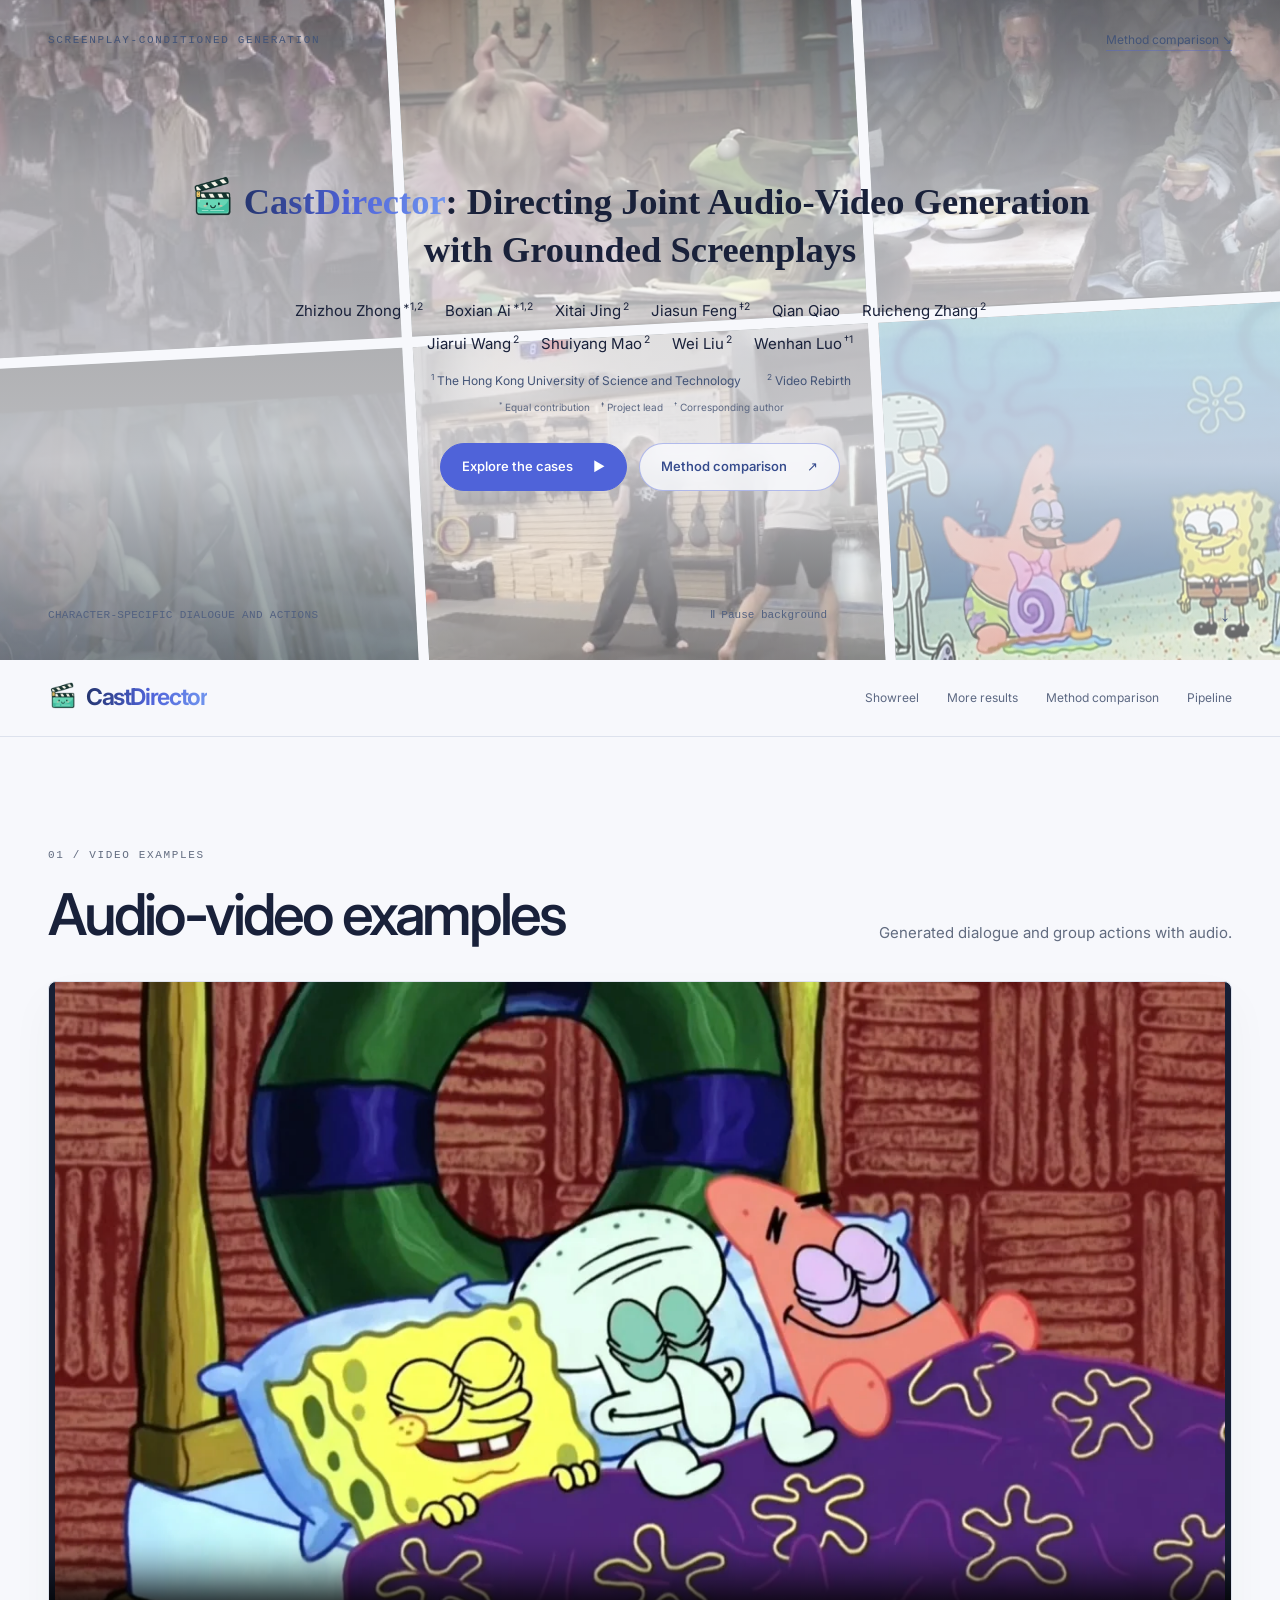
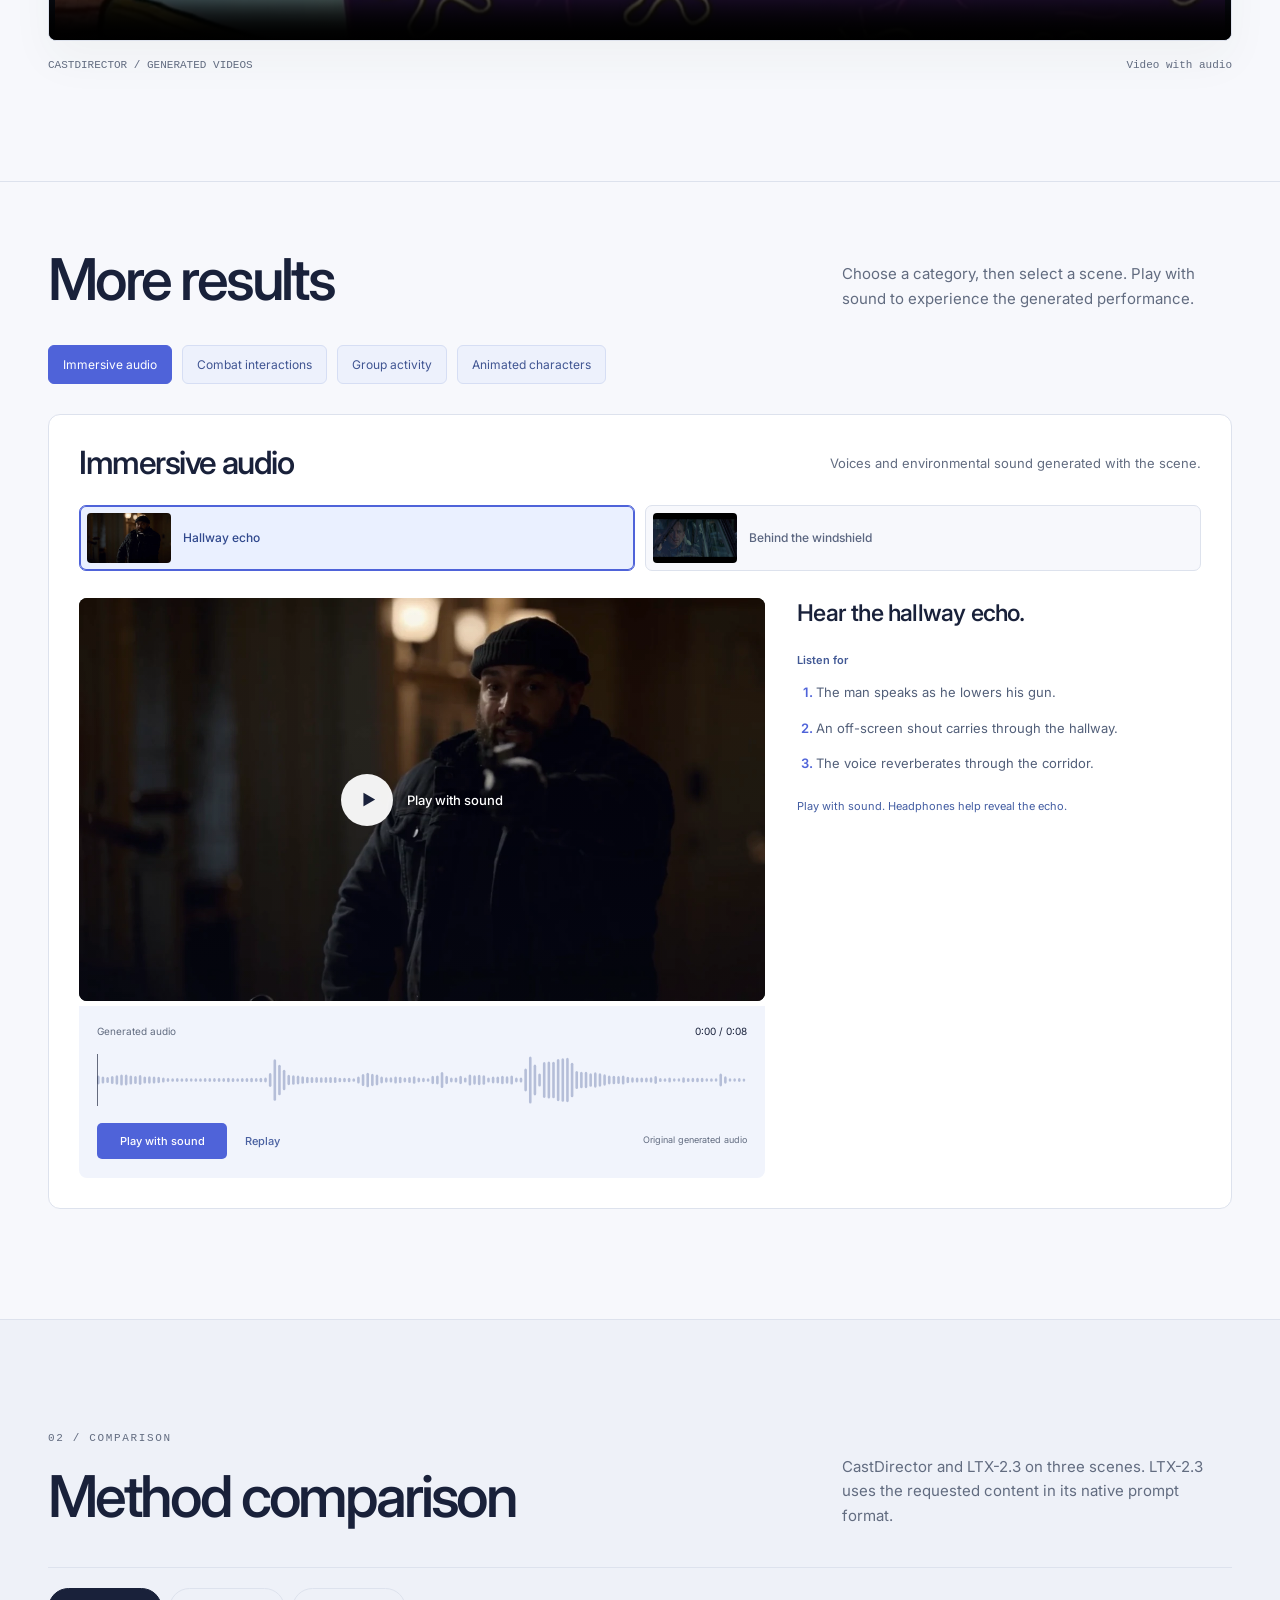
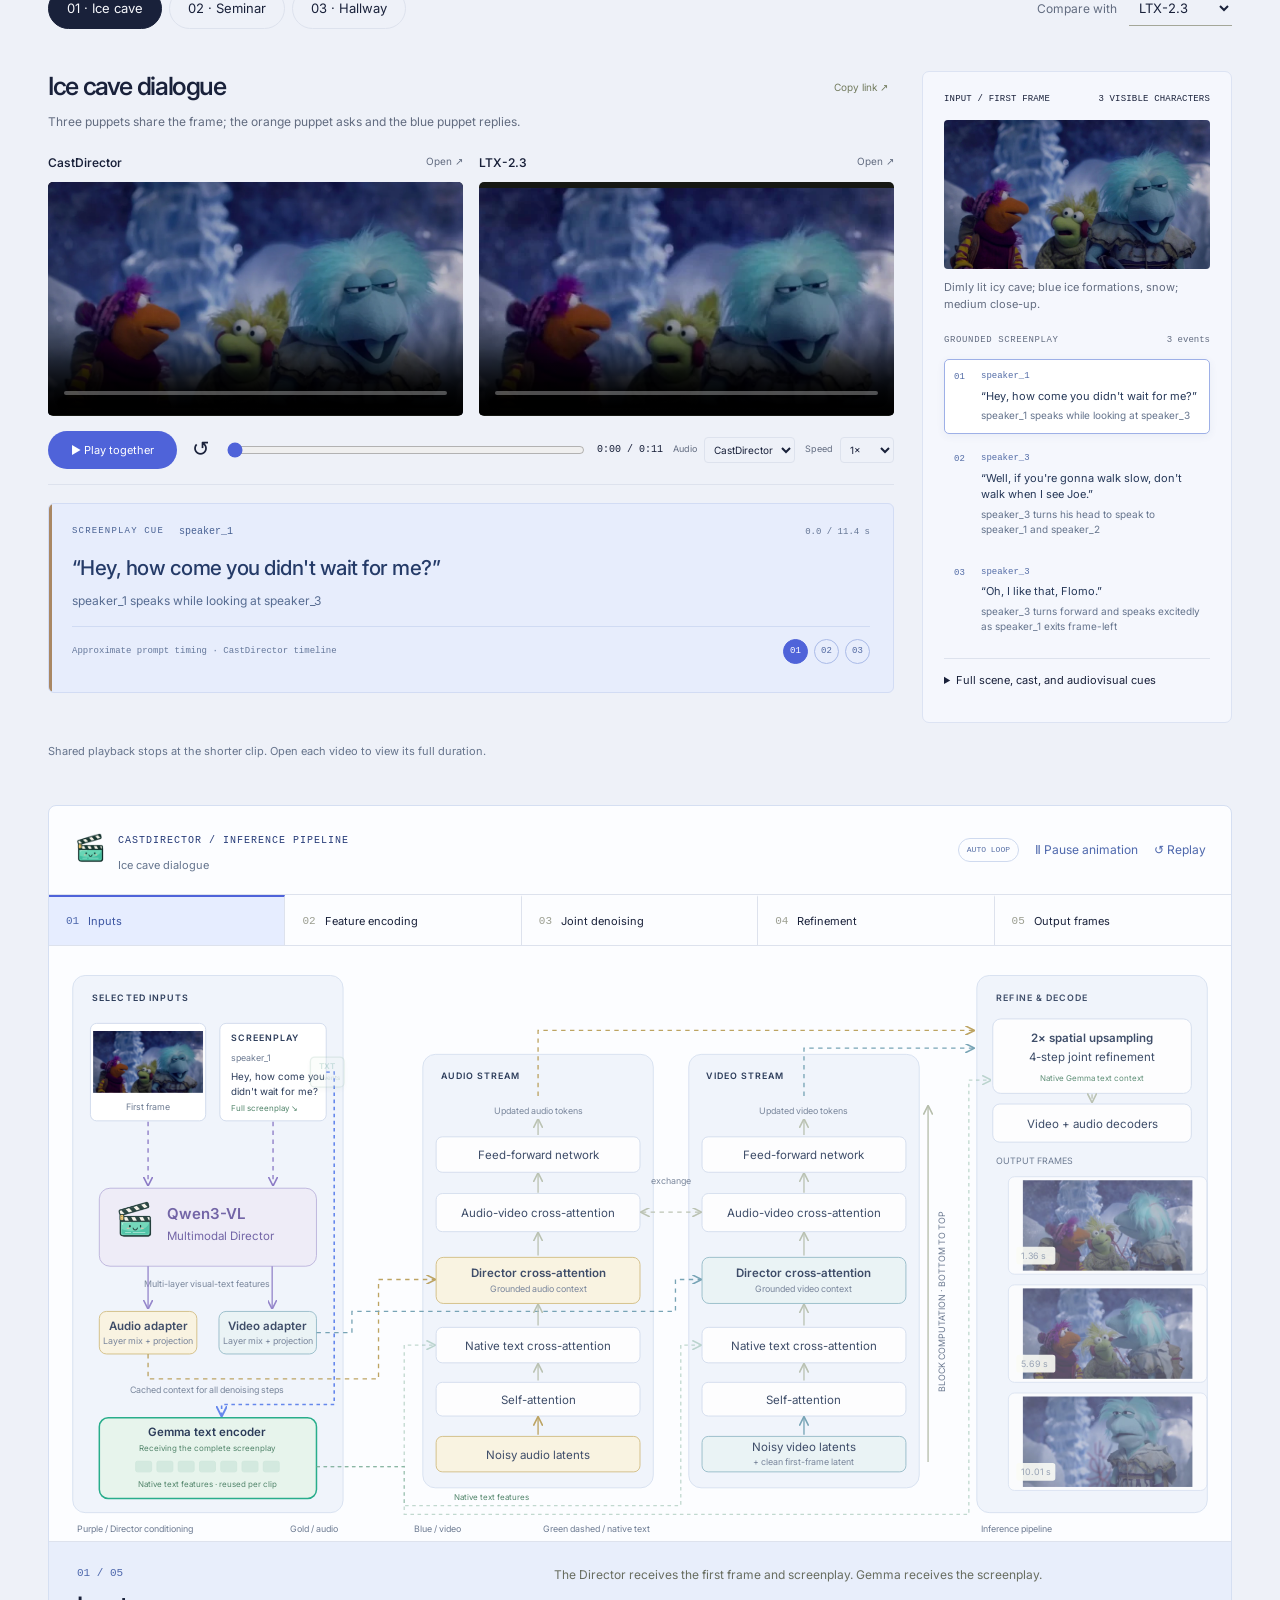
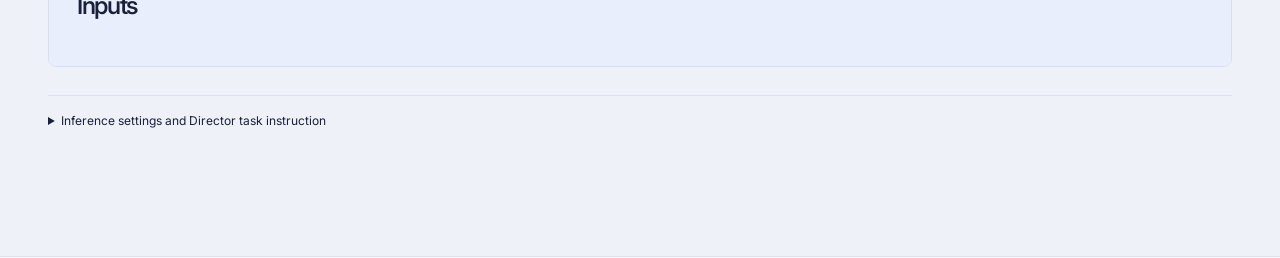
==== commit bbaf9215: "Rename selected cases to More results" ====
--- a/index.html
+++ b/index.html
@@ -12,8 +12,8 @@
 <div class="hero-content">
 <h1 id="hero-title" class="paper-title"><span class="paper-title-main"><span class="paper-brand"><img class="hero-mascot" src="assets/brand/director-mascot.png" alt=""><span class="brand-gradient">CastDirector</span>:</span> Directing Joint Audio-Video Generation</span><span class="paper-title-sub">with Grounded Screenplays</span></h1><div class="hero-authors"><p class="author-list"><span><a href="https://scholar.google.com/citations?user=t88nyvsAAAAJ" target="_blank" rel="noopener noreferrer" aria-label="Zhizhou Zhong: Google Scholar">Zhizhou Zhong</a><sup>*1,2</sup></span><span><a href="#">Boxian Ai</a><sup>*1,2</sup></span><span><a href="#">Xitai Jing</a><sup>2</sup></span><span><a href="#">Jiasun Feng</a><sup>‡2</sup></span><span><a href="#">Qian Qiao</a></span><span><a href="https://scholar.google.com/citations?user=WyNyNcUAAAAJ" target="_blank" rel="noopener noreferrer" aria-label="Ruicheng Zhang: Google Scholar">Ruicheng Zhang</a><sup>2</sup></span><span><a href="#">Jiarui Wang</a><sup>2</sup></span><span><a href="https://scholar.google.com/citations?user=YZSd5fsAAAAJ" target="_blank" rel="noopener noreferrer" aria-label="Shuiyang Mao: Google Scholar">Shuiyang Mao</a><sup>2</sup></span><span><a href="https://sites.google.com/view/cuweiliu/home" target="_blank" rel="noopener noreferrer" aria-label="Wei Liu: Homepage">Wei Liu</a><sup>2</sup></span><span><a href="https://whluo.github.io/" target="_blank" rel="noopener noreferrer" aria-label="Wenhan Luo: Homepage">Wenhan Luo</a><sup>†1</sup></span></p><p class="affiliations"><span><sup>1</sup> The Hong Kong University of Science and Technology</span><span><sup>2</sup> Video Rebirth</span></p><p class="contributions"><sup>*</sup> Equal contribution &nbsp; <sup>‡</sup> Project lead &nbsp; <sup>†</sup> Corresponding author</p></div><div class="hero-actions"><a class="button" href="#selected-results">Explore the cases <span>▶</span></a><a class="button" href="#inference">Method comparison <span>↗</span></a></div></div>
 <div class="hero-bottom"><span>CHARACTER-SPECIFIC DIALOGUE AND ACTIONS</span><button class="ambient-toggle" id="ambient-toggle" aria-pressed="true">Ⅱ Pause background</button><a class="down-arrow" href="#showreel" aria-label="Scroll to video examples">↓</a></div>
-</section><header class="site-header"><div class="wrap header-inner"><a class="wordmark" href="#top"><img class="nav-mascot" src="assets/brand/director-mascot.png" alt=""><span class="brand-gradient">CastDirector</span></a><nav aria-label="Main navigation"><a href="#showreel">Showreel</a><a href="#selected-results">Selected cases</a><a href="#inference">Method comparison</a><a href="#pipeline-section">Pipeline</a></nav></div></header><main><section class="section showreel-section" id="showreel"><div class="wrap"><div class="section-head"><div><span class="eyebrow">01 / Video examples</span><h2>Audio-video examples</h2></div><p>Generated dialogue and group actions with audio.</p></div><video id="showreel-video" controls playsinline preload="none" poster="assets/posters/showreel.webp" src="assets/media/showreel.mp4"></video><div class="showreel-caption"><span>CASTDIRECTOR / GENERATED VIDEOS</span><span>Video with audio</span></div></div></section><section class="section selected-results" id="selected-results" aria-labelledby="results-title"><div class="wrap">
-<div class="section-head"><div><h2 id="results-title">Selected cases</h2></div><p>Choose a category, then select a scene. Play with sound to experience the generated performance.</p></div>
+</section><header class="site-header"><div class="wrap header-inner"><a class="wordmark" href="#top"><img class="nav-mascot" src="assets/brand/director-mascot.png" alt=""><span class="brand-gradient">CastDirector</span></a><nav aria-label="Main navigation"><a href="#showreel">Showreel</a><a href="#selected-results">More results</a><a href="#inference">Method comparison</a><a href="#pipeline-section">Pipeline</a></nav></div></header><main><section class="section showreel-section" id="showreel"><div class="wrap"><div class="section-head"><div><span class="eyebrow">01 / Video examples</span><h2>Audio-video examples</h2></div><p>Generated dialogue and group actions with audio.</p></div><video id="showreel-video" controls playsinline preload="none" poster="assets/posters/showreel.webp" src="assets/media/showreel.mp4"></video><div class="showreel-caption"><span>CASTDIRECTOR / GENERATED VIDEOS</span><span>Video with audio</span></div></div></section><section class="section selected-results" id="selected-results" aria-labelledby="results-title"><div class="wrap">
+<div class="section-head"><div><h2 id="results-title">More results</h2></div><p>Choose a category, then select a scene. Play with sound to experience the generated performance.</p></div>
 <div class="category-jumps" role="tablist" aria-label="Result categories"><button type="button" role="tab" id="category-tab-immersive-audio" aria-controls="immersive-audio" aria-selected="true" tabindex="0" data-category="immersive-audio">Immersive audio</button><button type="button" role="tab" id="category-tab-combat" aria-controls="combat" aria-selected="false" tabindex="-1" data-category="combat">Combat interactions</button><button type="button" role="tab" id="category-tab-group-activity" aria-controls="group-activity" aria-selected="false" tabindex="-1" data-category="group-activity">Group activity</button><button type="button" role="tab" id="category-tab-animated-characters" aria-controls="animated-characters" aria-selected="false" tabindex="-1" data-category="animated-characters">Animated characters</button></div>
 <div id="category-cards"></div></div></section><section class="section studio-section" id="inference"><span id="comparisons" class="anchor-alias"></span><div class="wrap">
 <div class="section-head"><div><span class="eyebrow">02 / Comparison</span><h2>Method comparison</h2></div><p>CastDirector and LTX-2.3 on three scenes. LTX-2.3 uses the requested content in its native prompt format.</p></div>
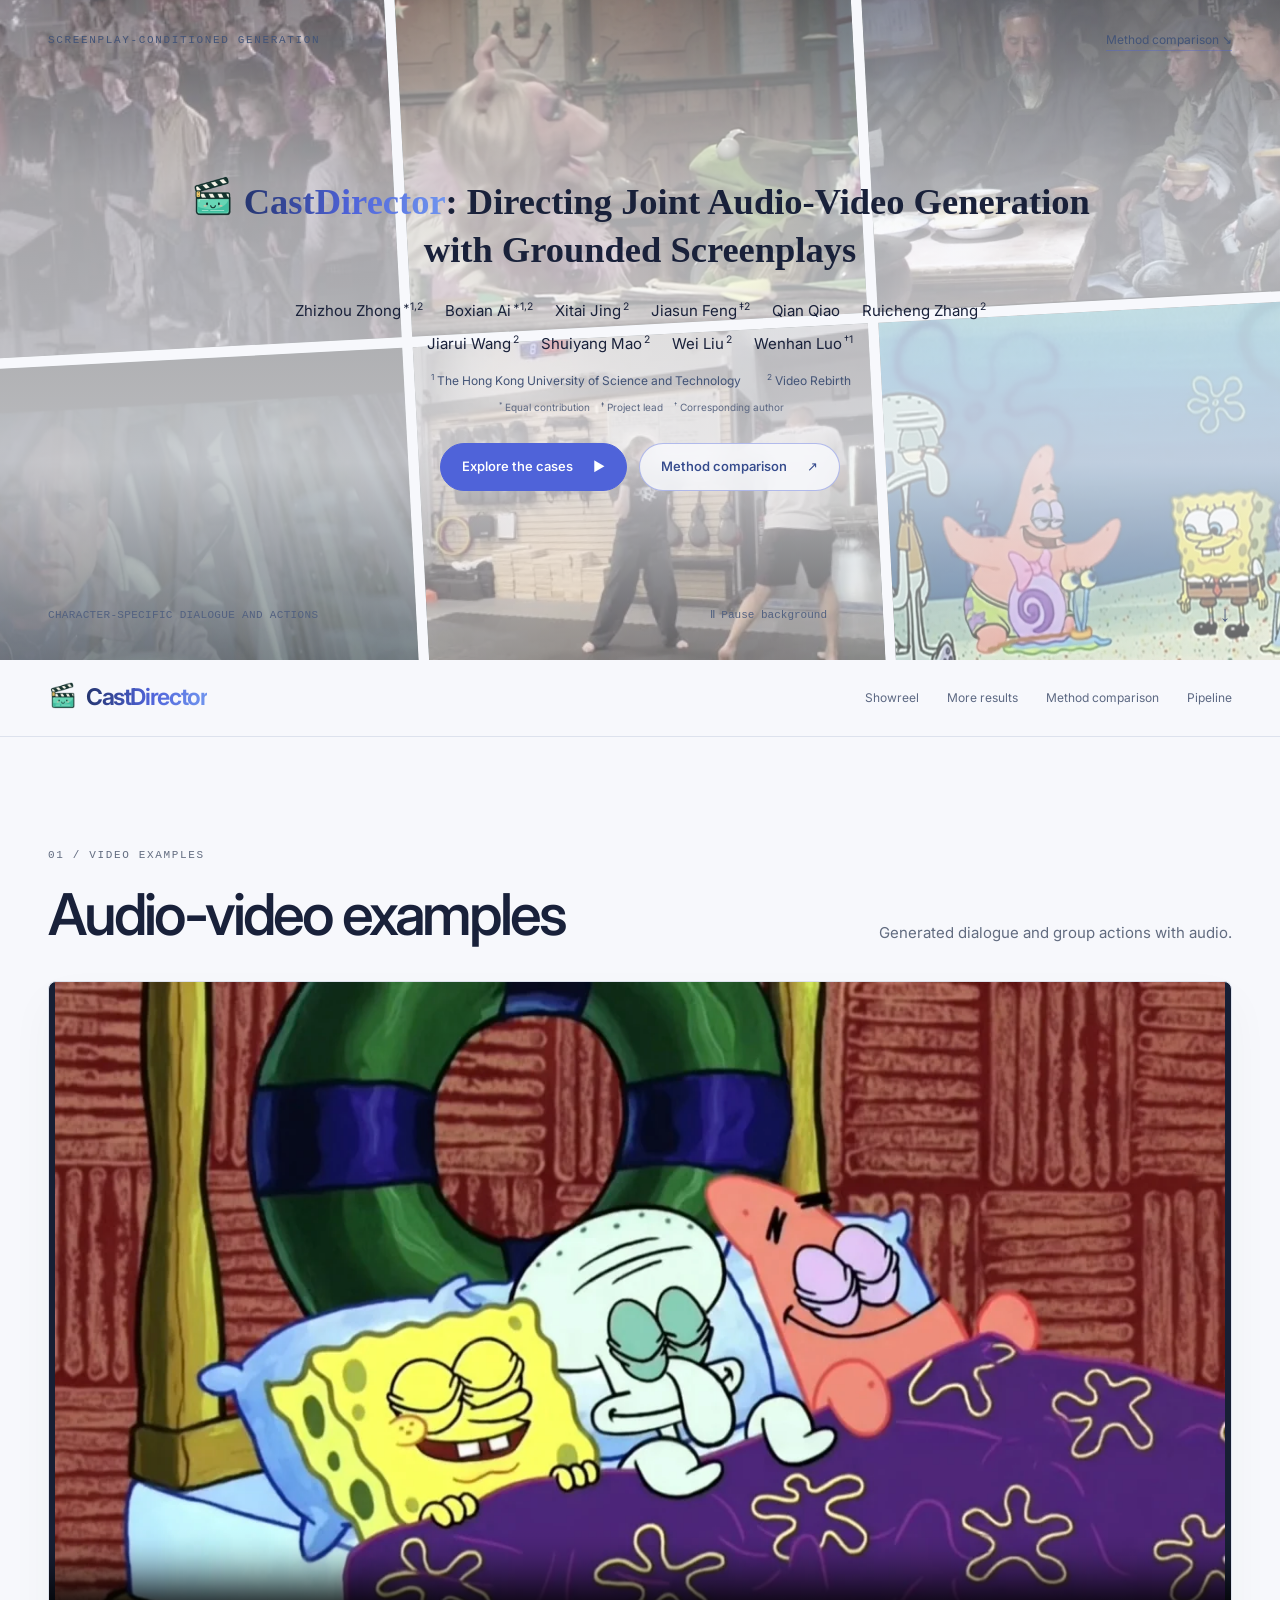
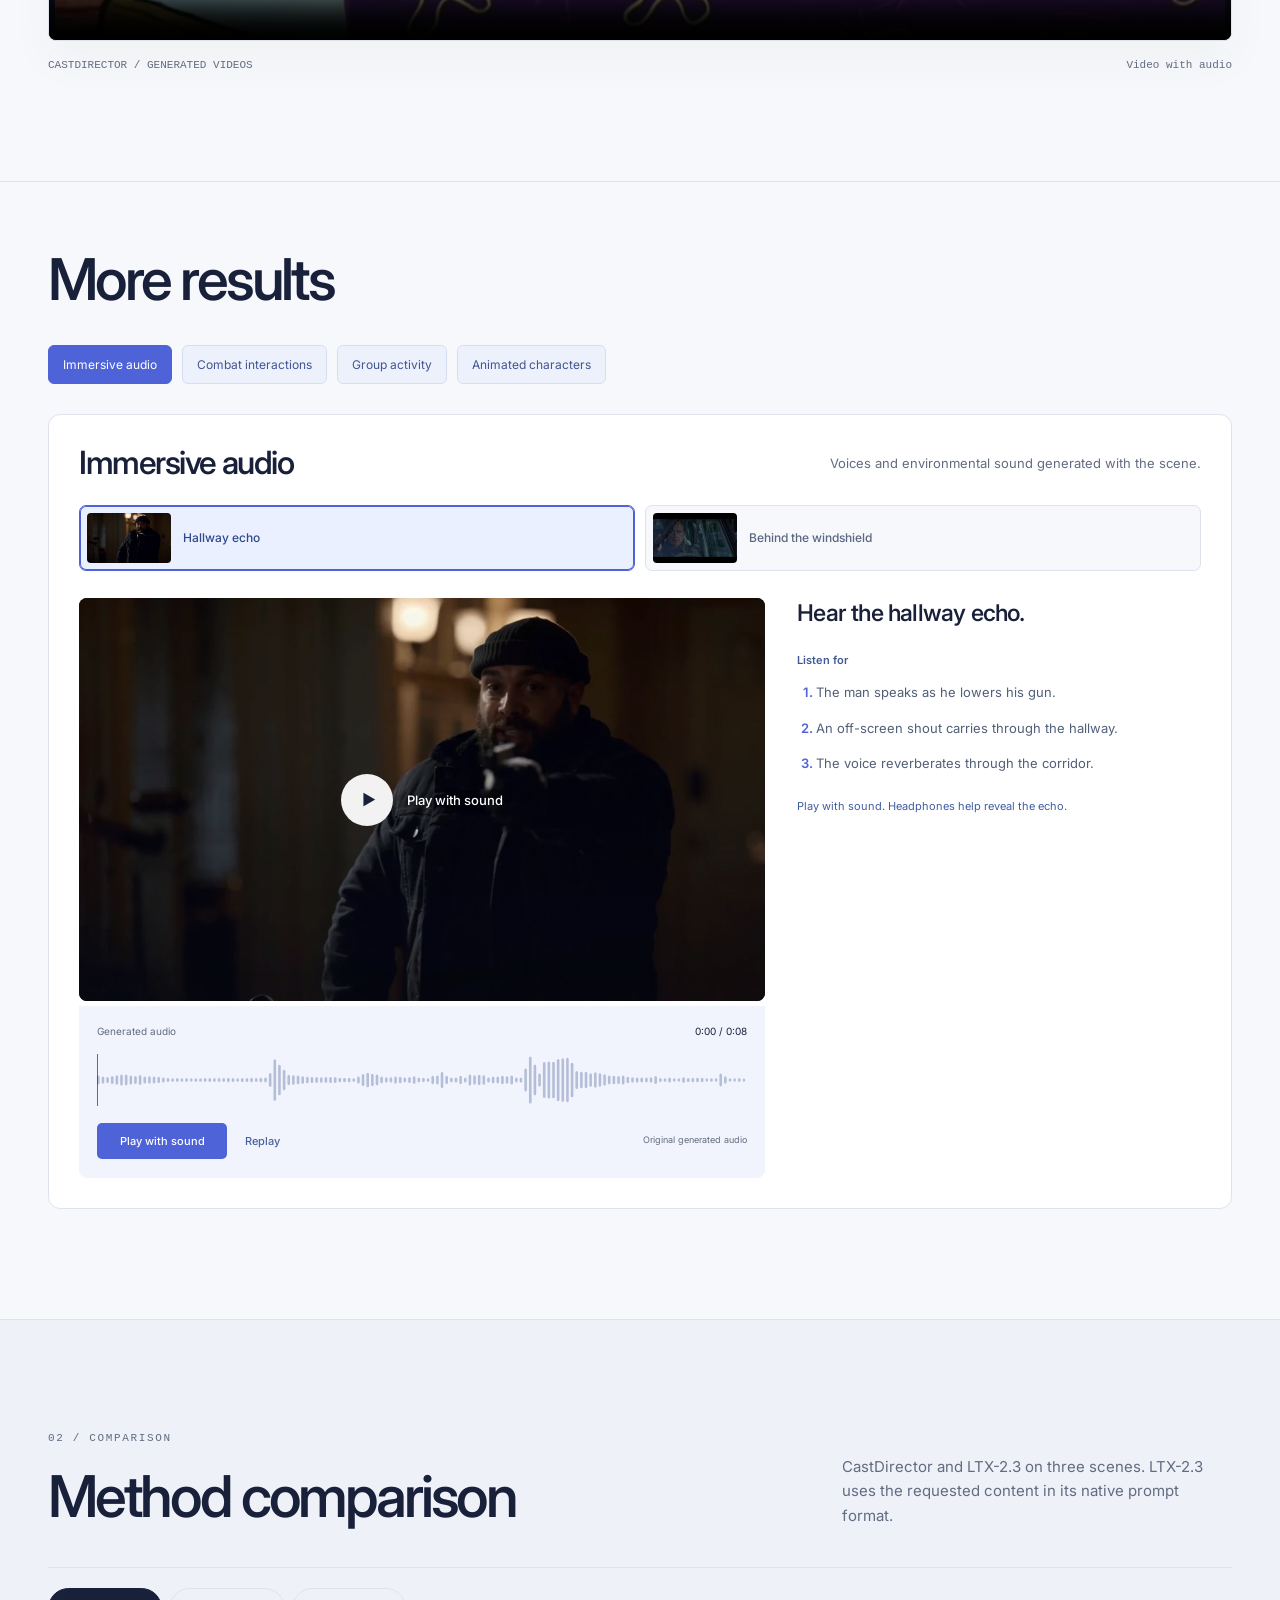
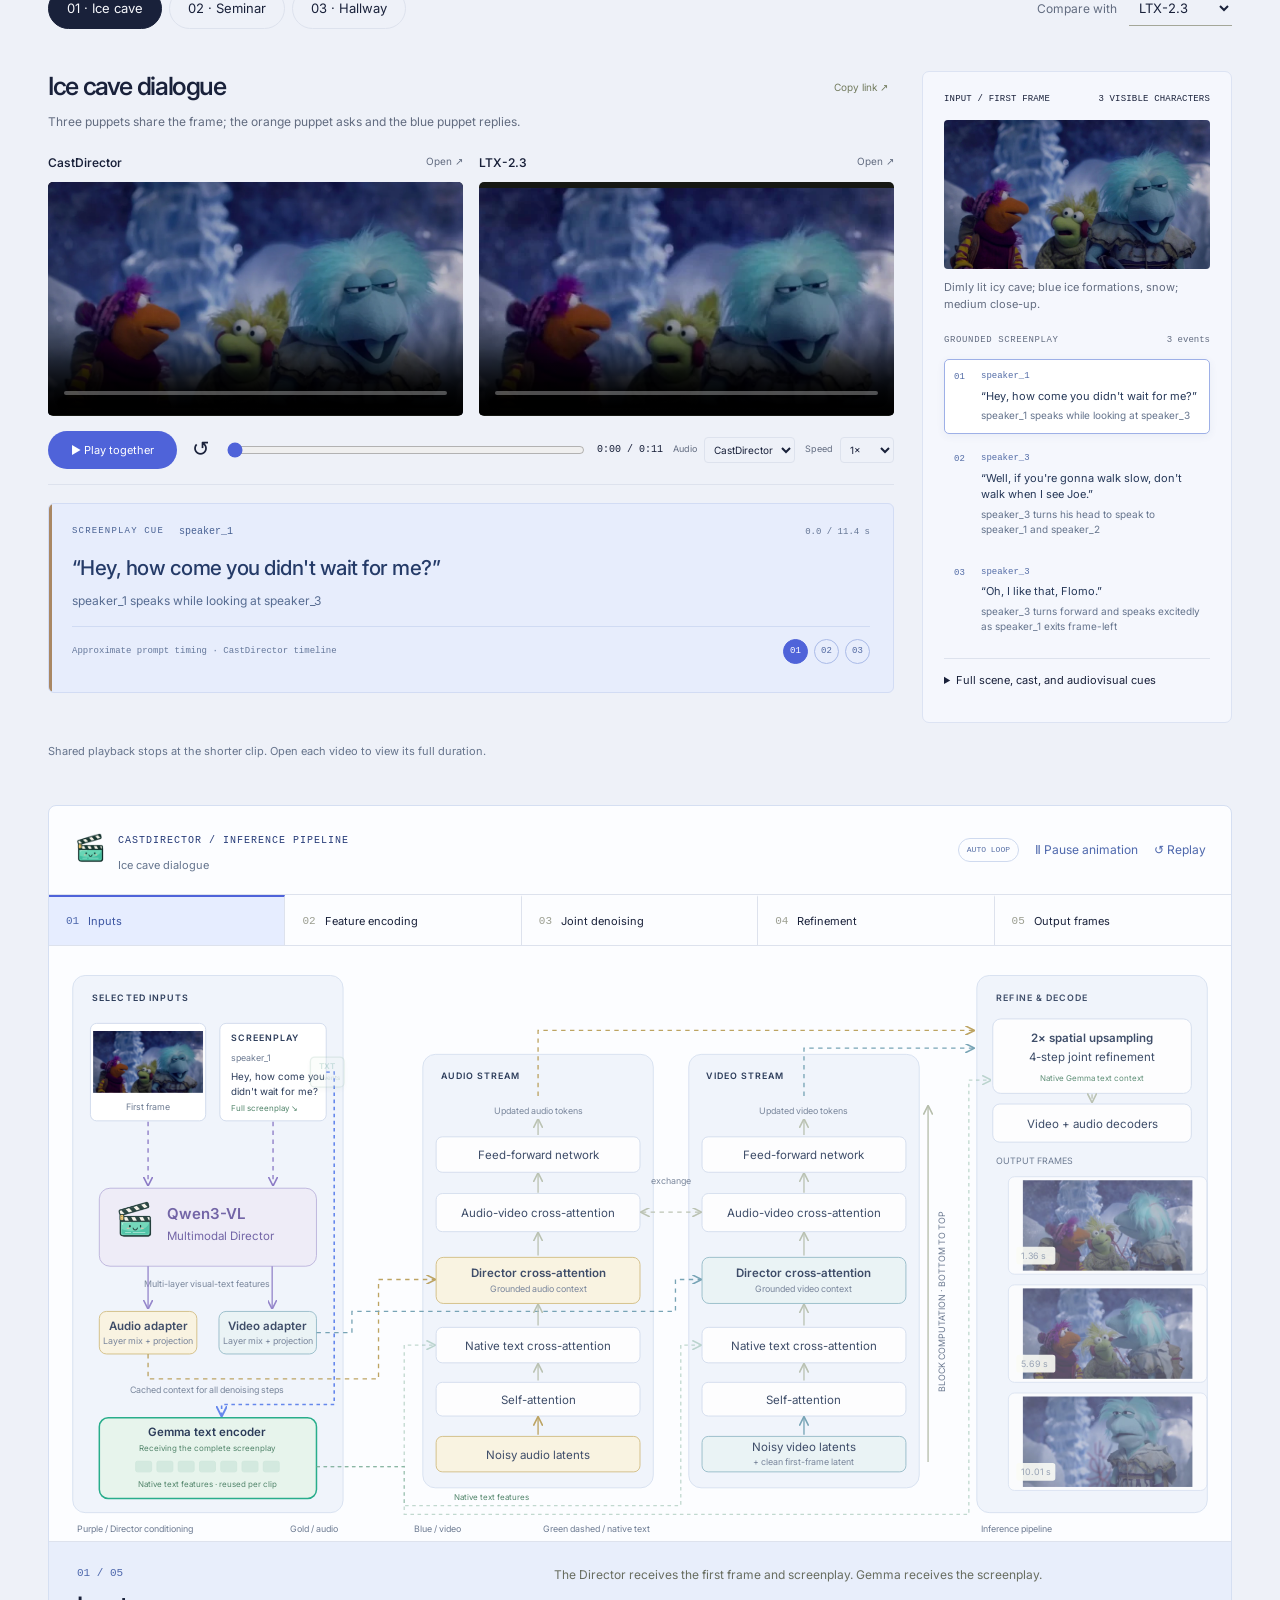
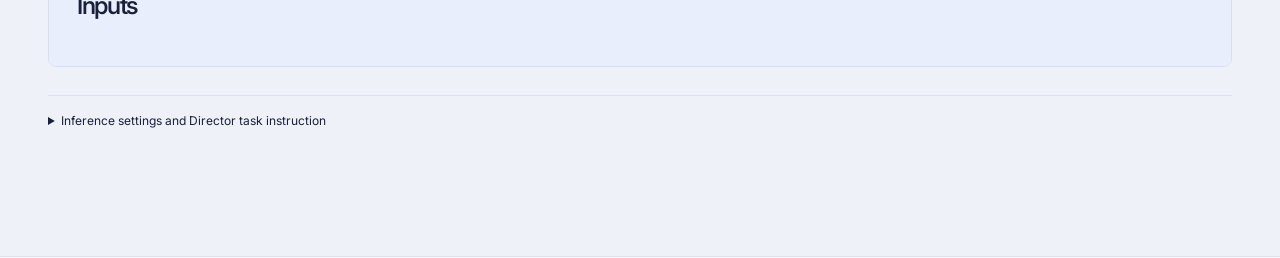
==== commit c8435f75: "Add gentle scroll entrances and simplify results heading" ====
--- a/index.html
+++ b/index.html
@@ -13,7 +13,7 @@
 <h1 id="hero-title" class="paper-title"><span class="paper-title-main"><span class="paper-brand"><img class="hero-mascot" src="assets/brand/director-mascot.png" alt=""><span class="brand-gradient">CastDirector</span>:</span> Directing Joint Audio-Video Generation</span><span class="paper-title-sub">with Grounded Screenplays</span></h1><div class="hero-authors"><p class="author-list"><span><a href="https://scholar.google.com/citations?user=t88nyvsAAAAJ" target="_blank" rel="noopener noreferrer" aria-label="Zhizhou Zhong: Google Scholar">Zhizhou Zhong</a><sup>*1,2</sup></span><span><a href="#">Boxian Ai</a><sup>*1,2</sup></span><span><a href="#">Xitai Jing</a><sup>2</sup></span><span><a href="#">Jiasun Feng</a><sup>‡2</sup></span><span><a href="#">Qian Qiao</a></span><span><a href="https://scholar.google.com/citations?user=WyNyNcUAAAAJ" target="_blank" rel="noopener noreferrer" aria-label="Ruicheng Zhang: Google Scholar">Ruicheng Zhang</a><sup>2</sup></span><span><a href="#">Jiarui Wang</a><sup>2</sup></span><span><a href="https://scholar.google.com/citations?user=YZSd5fsAAAAJ" target="_blank" rel="noopener noreferrer" aria-label="Shuiyang Mao: Google Scholar">Shuiyang Mao</a><sup>2</sup></span><span><a href="https://sites.google.com/view/cuweiliu/home" target="_blank" rel="noopener noreferrer" aria-label="Wei Liu: Homepage">Wei Liu</a><sup>2</sup></span><span><a href="https://whluo.github.io/" target="_blank" rel="noopener noreferrer" aria-label="Wenhan Luo: Homepage">Wenhan Luo</a><sup>†1</sup></span></p><p class="affiliations"><span><sup>1</sup> The Hong Kong University of Science and Technology</span><span><sup>2</sup> Video Rebirth</span></p><p class="contributions"><sup>*</sup> Equal contribution &nbsp; <sup>‡</sup> Project lead &nbsp; <sup>†</sup> Corresponding author</p></div><div class="hero-actions"><a class="button" href="#selected-results">Explore the cases <span>▶</span></a><a class="button" href="#inference">Method comparison <span>↗</span></a></div></div>
 <div class="hero-bottom"><span>CHARACTER-SPECIFIC DIALOGUE AND ACTIONS</span><button class="ambient-toggle" id="ambient-toggle" aria-pressed="true">Ⅱ Pause background</button><a class="down-arrow" href="#showreel" aria-label="Scroll to video examples">↓</a></div>
 </section><header class="site-header"><div class="wrap header-inner"><a class="wordmark" href="#top"><img class="nav-mascot" src="assets/brand/director-mascot.png" alt=""><span class="brand-gradient">CastDirector</span></a><nav aria-label="Main navigation"><a href="#showreel">Showreel</a><a href="#selected-results">More results</a><a href="#inference">Method comparison</a><a href="#pipeline-section">Pipeline</a></nav></div></header><main><section class="section showreel-section" id="showreel"><div class="wrap"><div class="section-head"><div><span class="eyebrow">01 / Video examples</span><h2>Audio-video examples</h2></div><p>Generated dialogue and group actions with audio.</p></div><video id="showreel-video" controls playsinline preload="none" poster="assets/posters/showreel.webp" src="assets/media/showreel.mp4"></video><div class="showreel-caption"><span>CASTDIRECTOR / GENERATED VIDEOS</span><span>Video with audio</span></div></div></section><section class="section selected-results" id="selected-results" aria-labelledby="results-title"><div class="wrap">
-<div class="section-head"><div><h2 id="results-title">More results</h2></div><p>Choose a category, then select a scene. Play with sound to experience the generated performance.</p></div>
+<div class="section-head"><div><h2 id="results-title">More results</h2></div></div>
 <div class="category-jumps" role="tablist" aria-label="Result categories"><button type="button" role="tab" id="category-tab-immersive-audio" aria-controls="immersive-audio" aria-selected="true" tabindex="0" data-category="immersive-audio">Immersive audio</button><button type="button" role="tab" id="category-tab-combat" aria-controls="combat" aria-selected="false" tabindex="-1" data-category="combat">Combat interactions</button><button type="button" role="tab" id="category-tab-group-activity" aria-controls="group-activity" aria-selected="false" tabindex="-1" data-category="group-activity">Group activity</button><button type="button" role="tab" id="category-tab-animated-characters" aria-controls="animated-characters" aria-selected="false" tabindex="-1" data-category="animated-characters">Animated characters</button></div>
 <div id="category-cards"></div></div></section><section class="section studio-section" id="inference"><span id="comparisons" class="anchor-alias"></span><div class="wrap">
 <div class="section-head"><div><span class="eyebrow">02 / Comparison</span><h2>Method comparison</h2></div><p>CastDirector and LTX-2.3 on three scenes. LTX-2.3 uses the requested content in its native prompt format.</p></div>
@@ -91,5 +91,5 @@
 </g></svg>
 </div><p class="pipeline-scroll-note">Scroll to view the pipeline →</p>
 <div class="pipeline-foot" aria-live="off"><div><div class="trace-counter" id="trace-counter"></div><h3 id="step-title"></h3></div><p id="step-description"></p></div></div><details class="implementation"><summary>Inference settings and Director task instruction</summary><p>Stage 1 uses 1088 × 640 video at 24 fps and 30 Euler steps. Stage 2 applies 2× spatial upsampling and four-step refinement.</p><dl><dt>Director</dt><dd>Qwen3-VL-8B · one encoding per clip</dd><dt>Stage 1 guidance</dt><dd>CFG 4.0 · STG 1.0 at block 29</dd><dt>Stage 2</dt><dd>Official LTX-2.3-dev + distilled LoRA; native text conditioning</dd><dt>Final decoding</dt><dd>Video VAE and audio VAE + vocoder</dd></dl><p>The Director and video VAE use the same resized and center-cropped first frame. Director instruction:</p><pre>Analyze the first frame of the video together with its full structured text prompt. Pay attention to the people, scene, dialogue, actions, expressions, interactions, environment, and audio description.</pre><a class="text-link" href="prompts/director_instruction.txt" download>Download the instruction <span>↓</span></a></details></div></section></main><div id="toast" class="toast" role="status" aria-live="polite"></div>
-<script src="js/data.js"></script><script src="js/flow-frames.js"></script><script src="js/player.js"></script><script src="js/studio.js"></script><script src="js/showcase-data.js"></script><script src="js/showcase.js"></script>
+<script src="js/data.js"></script><script src="js/flow-frames.js"></script><script src="js/player.js"></script><script src="js/studio.js"></script><script src="js/showcase-data.js"></script><script src="js/showcase.js"></script><script src="js/reveal.js"></script>
 <noscript><p class="wrap">Enable JavaScript for the categorized examples and comparison controls, or <a href="assets/media/showreel.mp4">watch the showreel directly</a>.</p></noscript></body></html>
--- a/css/showcase.css
+++ b/css/showcase.css
@@ -2,6 +2,11 @@
 :root{--paper:#f7f8fc;--ink:#19213a;--muted:#626c80;--line:#dde2ed;--blue:#4f63d9;--brand-dark:#263b78;--brand-green:#6587ec;--lavender:#eef1fb}
 html{scroll-padding-top:95px}
 [hidden]{display:none!important}
+/* First-view entrances use only compositor-friendly properties. */
+.scroll-reveal{opacity:1;transform:none;transition:opacity .8s cubic-bezier(.16,1,.3,1),transform .9s cubic-bezier(.16,1,.3,1)}
+.scroll-reveal:not(.is-revealed){opacity:0;transform:translate3d(0,32px,0)}
+.scroll-reveal.reveal-instant{transition:none}
+@media(prefers-reduced-motion:reduce){.scroll-reveal{opacity:1!important;transform:none!important;transition:none!important}}
 .hero{height:auto;min-height:660px;max-height:none;background:var(--paper)}
 .hero:before{background:linear-gradient(180deg,rgba(247,248,252,.32),rgba(247,248,252,.64) 28%,rgba(247,248,252,.74) 70%,rgba(247,248,252,.35))}
 .hero:after{background:rgba(247,248,252,.04)}
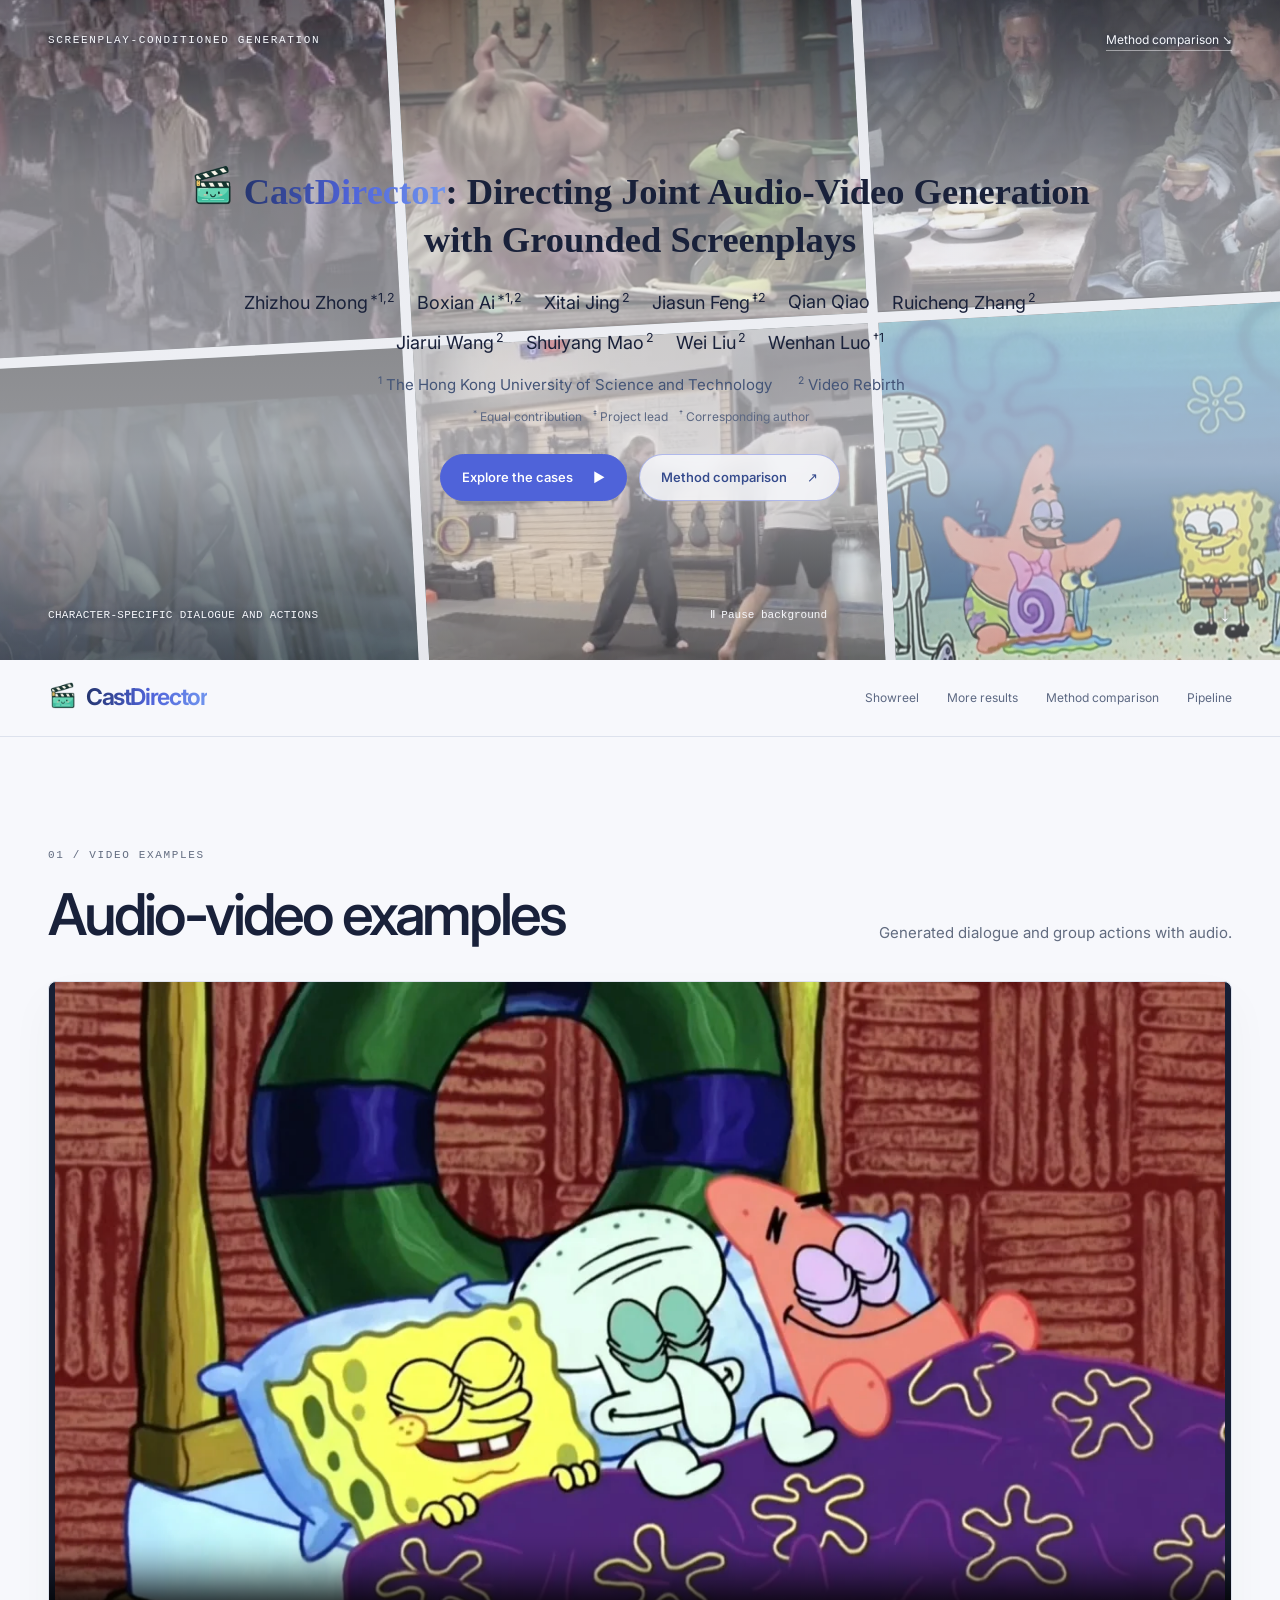
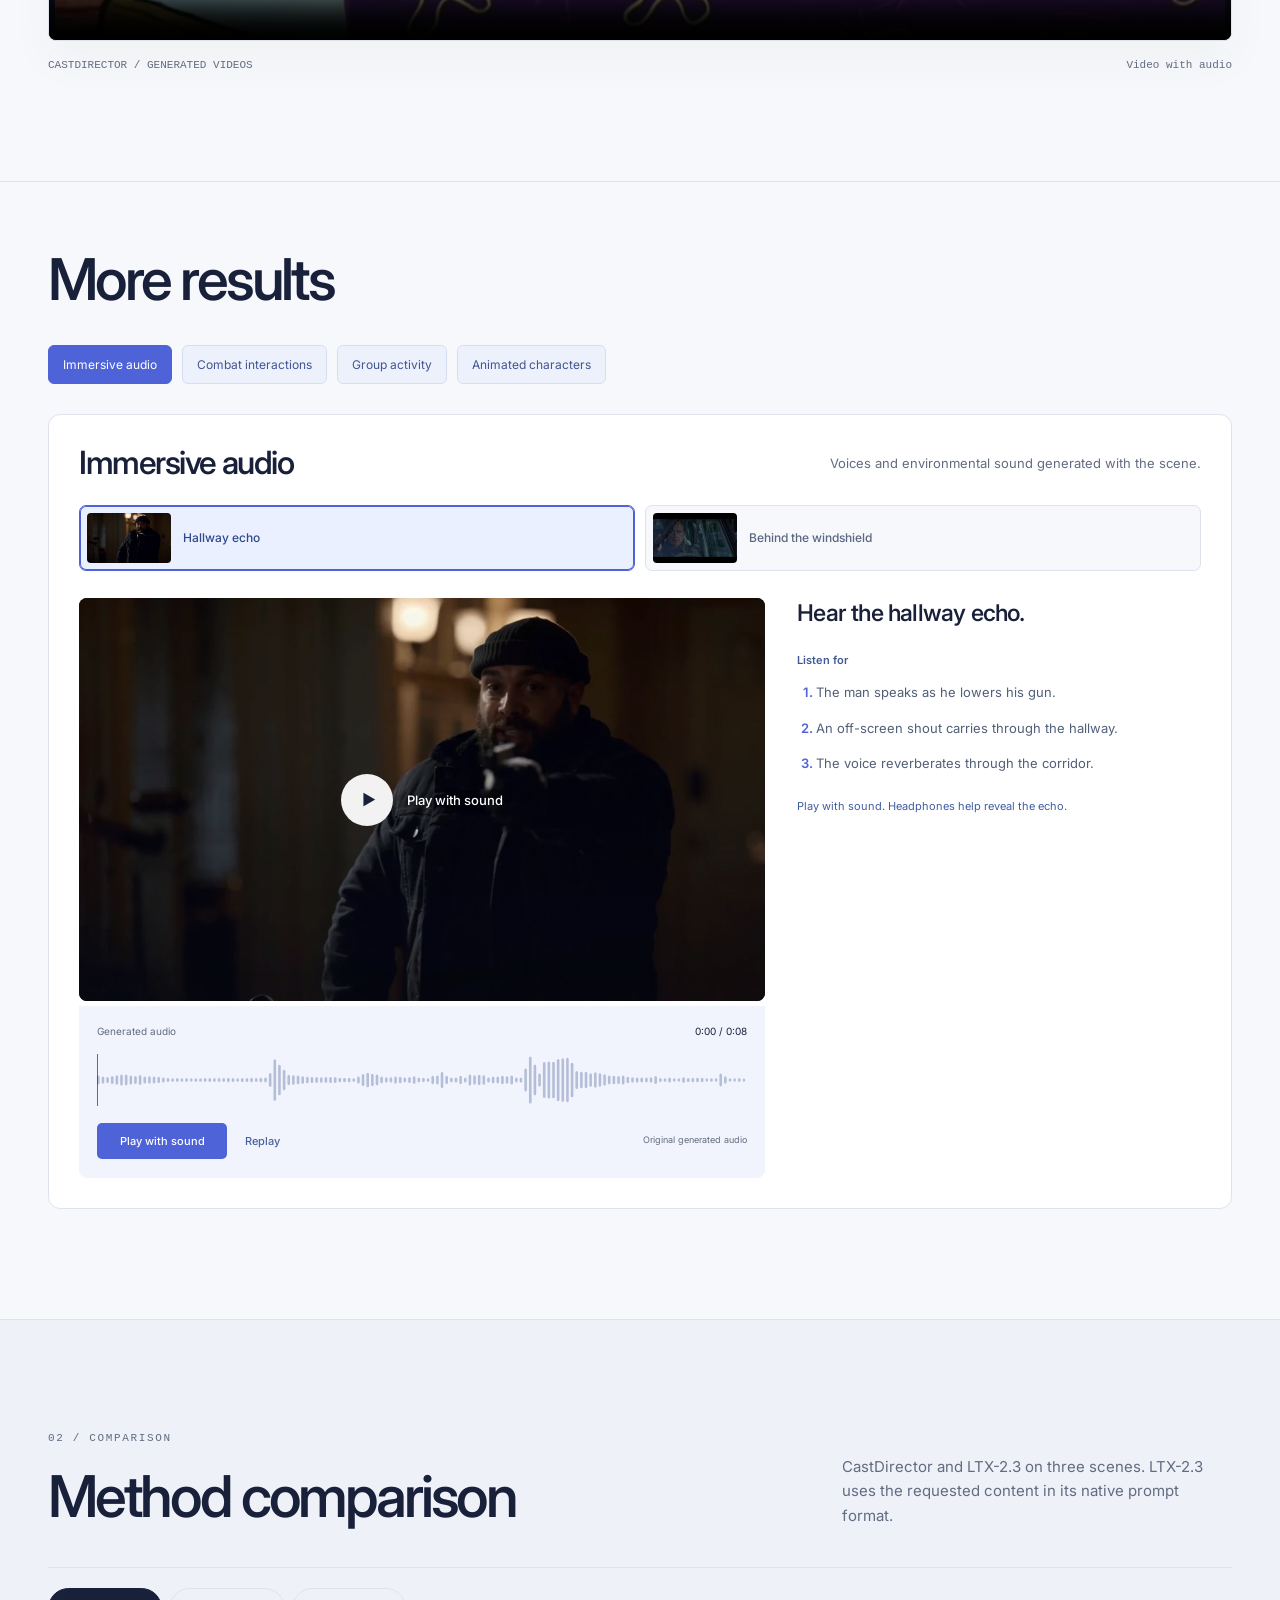
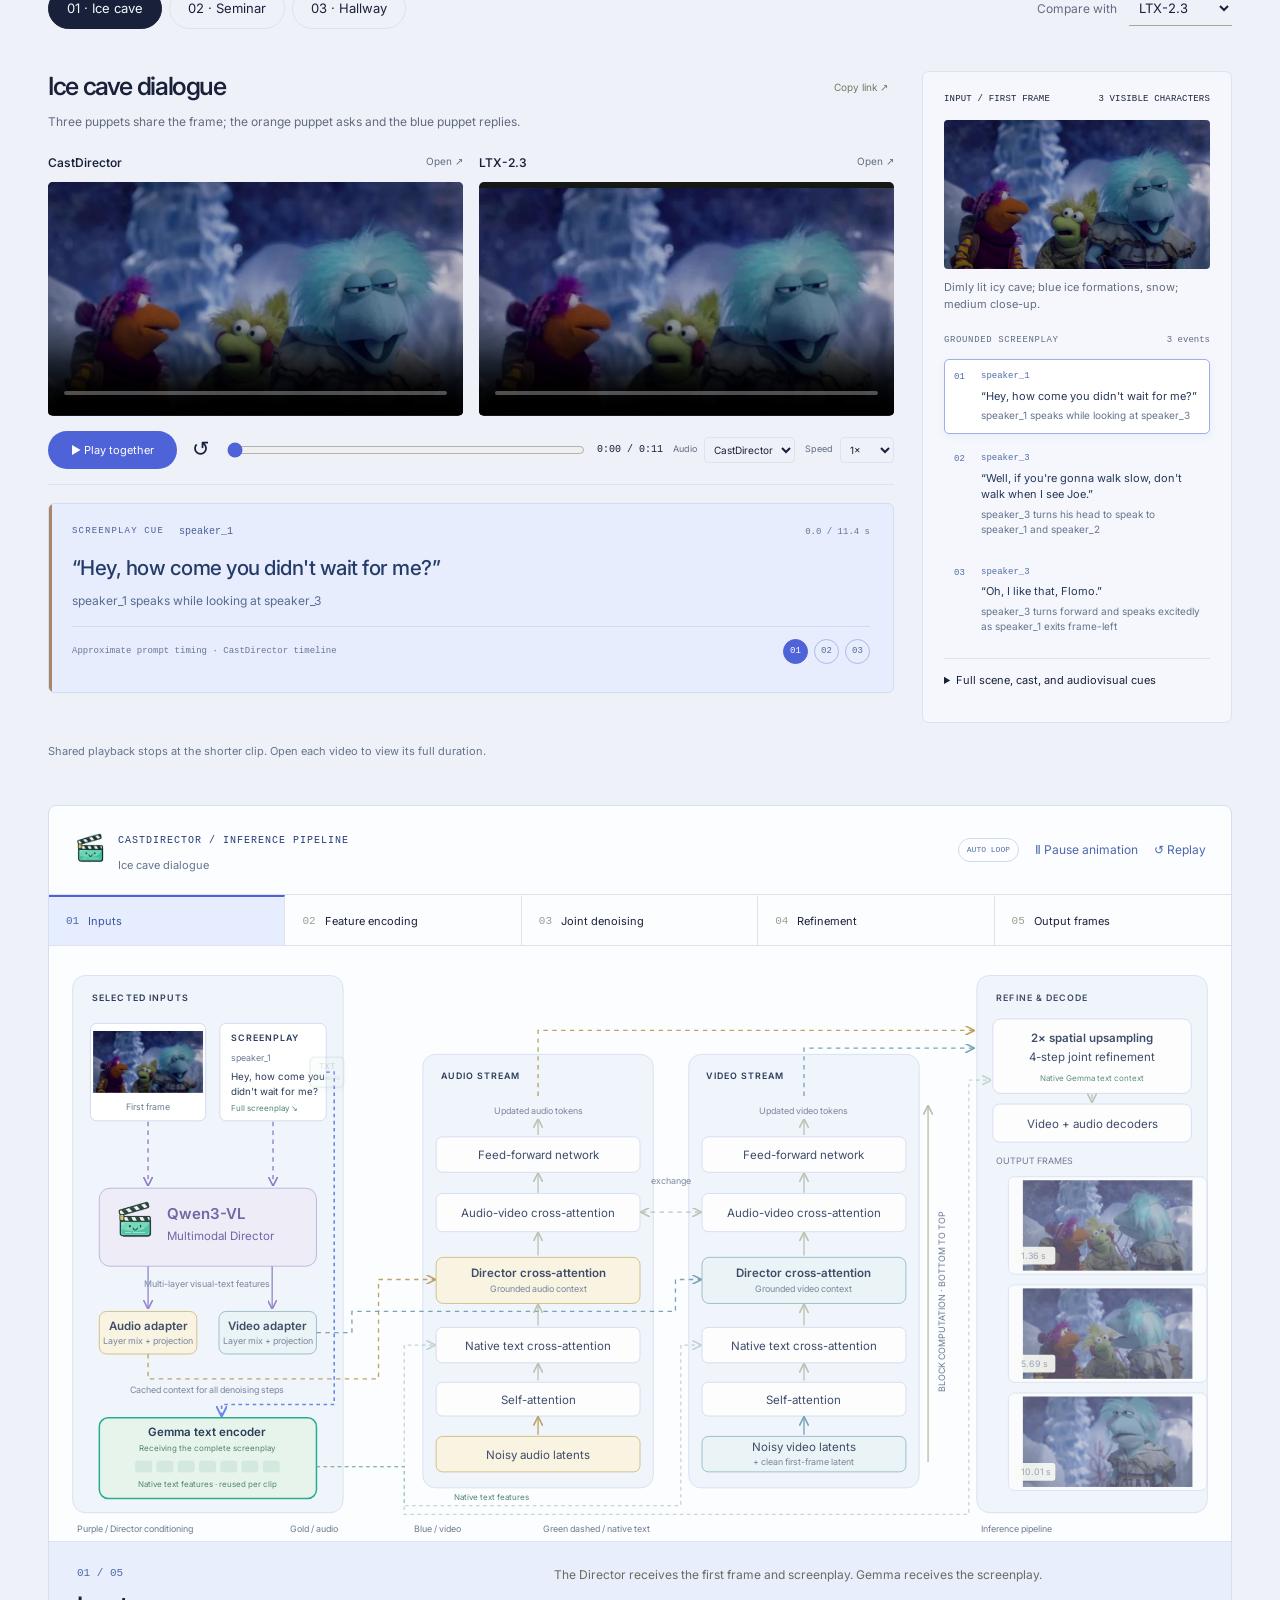
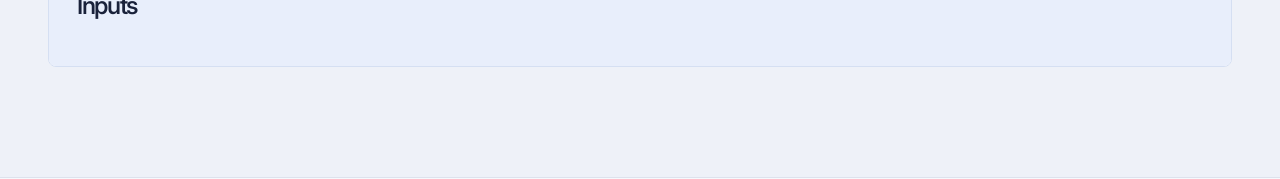
==== commit 8c756822: "Simplify pipeline details and improve hero readability" ====
--- a/index.html
+++ b/index.html
@@ -90,6 +90,6 @@
 <text class="f-small" x="25" y="650">Purple / Director conditioning</text><text class="f-small" x="265" y="650">Gold / audio</text><text class="f-small" x="405" y="650">Blue / video</text><text class="f-small" x="550" y="650">Green dashed / native text</text><text class="f-small" x="1045" y="650">Inference pipeline</text>
 </g></svg>
 </div><p class="pipeline-scroll-note">Scroll to view the pipeline →</p>
-<div class="pipeline-foot" aria-live="off"><div><div class="trace-counter" id="trace-counter"></div><h3 id="step-title"></h3></div><p id="step-description"></p></div></div><details class="implementation"><summary>Inference settings and Director task instruction</summary><p>Stage 1 uses 1088 × 640 video at 24 fps and 30 Euler steps. Stage 2 applies 2× spatial upsampling and four-step refinement.</p><dl><dt>Director</dt><dd>Qwen3-VL-8B · one encoding per clip</dd><dt>Stage 1 guidance</dt><dd>CFG 4.0 · STG 1.0 at block 29</dd><dt>Stage 2</dt><dd>Official LTX-2.3-dev + distilled LoRA; native text conditioning</dd><dt>Final decoding</dt><dd>Video VAE and audio VAE + vocoder</dd></dl><p>The Director and video VAE use the same resized and center-cropped first frame. Director instruction:</p><pre>Analyze the first frame of the video together with its full structured text prompt. Pay attention to the people, scene, dialogue, actions, expressions, interactions, environment, and audio description.</pre><a class="text-link" href="prompts/director_instruction.txt" download>Download the instruction <span>↓</span></a></details></div></section></main><div id="toast" class="toast" role="status" aria-live="polite"></div>
+<div class="pipeline-foot" aria-live="off"><div><div class="trace-counter" id="trace-counter"></div><h3 id="step-title"></h3></div><p id="step-description"></p></div></div></div></section></main><div id="toast" class="toast" role="status" aria-live="polite"></div>
 <script src="js/data.js"></script><script src="js/flow-frames.js"></script><script src="js/player.js"></script><script src="js/studio.js"></script><script src="js/showcase-data.js"></script><script src="js/showcase.js"></script><script src="js/reveal.js"></script>
 <noscript><p class="wrap">Enable JavaScript for the categorized examples and comparison controls, or <a href="assets/media/showreel.mp4">watch the showreel directly</a>.</p></noscript></body></html>
--- a/css/showcase.css
+++ b/css/showcase.css
@@ -8,14 +8,15 @@
 .scroll-reveal.reveal-instant{transition:none}
 @media(prefers-reduced-motion:reduce){.scroll-reveal{opacity:1!important;transform:none!important;transition:none!important}}
 .hero{height:auto;min-height:660px;max-height:none;background:var(--paper)}
-.hero:before{background:linear-gradient(180deg,rgba(247,248,252,.32),rgba(247,248,252,.64) 28%,rgba(247,248,252,.74) 70%,rgba(247,248,252,.35))}
-.hero:after{background:rgba(247,248,252,.04)}
+.hero:before{background:linear-gradient(180deg,rgba(247,248,252,.16),rgba(247,248,252,.50) 28%,rgba(247,248,252,.60) 70%,rgba(247,248,252,.20))}
+.hero:after{background:rgba(19,32,58,.10)}
 .hero .hero-content{padding:112px 34px 106px}
 .hero .paper-title{max-width:1380px;font-size:clamp(27px,2.85vw,42px);color:var(--ink)}
 .hero .brand-gradient,.wordmark .brand-gradient,.footer-brand{background-image:linear-gradient(95deg,#24346d 0%,#4f63d9 53%,#7196ef 100%)}
-.hero-top{color:#435477}
-.hero-top a{border-bottom-color:#4f63d960}
-.hero-bottom{color:#526180}
+.hero-top{color:#f7f8fc;text-shadow:0 1px 5px #13203acc}
+.hero-top a{border-bottom-color:#f7f8fc80}
+.hero-bottom{color:#f7f8fc;text-shadow:0 1px 5px #13203acc}
+.hero .ambient-toggle:hover{color:white}
 .hero .button{color:#354b8d;border-color:#4f63d966;background:#f7f8fcd9}
 .hero .button:first-child{background:var(--blue);border-color:var(--blue);color:white}
 .hero .button:first-child:hover{background:#3d4fac;color:white}
@@ -23,13 +24,13 @@
 .hero-authors{max-width:1060px;margin:25px auto 0}
 .hero-authors p{max-width:none}
 .hero-authors .author-list{max-width:800px;margin-inline:auto}
-.author-list{display:flex;flex-wrap:wrap;justify-content:center;gap:8px 22px;font-size:15px;line-height:1.7;color:var(--ink)}
+.author-list{display:flex;flex-wrap:wrap;justify-content:center;gap:8px 22px;font-size:18px;line-height:1.7;color:var(--ink)}
 .author-list span{white-space:nowrap}
 .author-list a{color:inherit;text-decoration:none}
 .author-list a:focus-visible{outline:2px solid var(--blue);outline-offset:4px;border-radius:2px}
 .hero-authors sup{font-size:.69em;font-weight:400;margin-left:2px}
-.affiliations{display:flex;justify-content:center;flex-wrap:wrap;gap:5px 24px;margin-top:14px;font-size:12px;color:#435477}
-.contributions{font-size:10px;color:#5c6883;margin-top:9px}
+.affiliations{display:flex;justify-content:center;flex-wrap:wrap;gap:5px 24px;margin-top:14px;font-size:15px;color:#435477}
+.contributions{font-size:12px;color:#5c6883;margin-top:9px}
 .hero .hero-actions{margin-top:27px}
 .site-header{background:#f7f8fcf5}
 .site-header nav a{color:#5d6983}
@@ -116,8 +117,8 @@
 .scrub{accent-color:var(--blue)}
 footer{background:#f7f8fc;border-top:1px solid var(--line);color:#64718a}
 
-@media(max-width:1150px){.hero .paper-title-main{white-space:normal;text-wrap:balance}.hero .paper-title{max-width:950px}.hero-authors{max-width:850px}.author-list{font-size:14px;gap:6px 18px}.case-choices button img{width:66px;height:43px}.case-choices button{gap:9px;font-size:11px}.capability-content{grid-template-columns:minmax(0,1.6fr) minmax(245px,1fr);gap:25px}.capability-card{padding:24px}.case-directions h3{font-size:21px}.case-directions ol{font-size:12px}}
-@media(max-width:850px){.capability-heading{display:block}.capability-heading p{margin-top:12px;max-width:none}.case-choices{grid-template-columns:repeat(2,minmax(0,1fr))}.case-choices button img{width:75px;height:46px}.capability-content{grid-template-columns:1fr}.case-directions h3{margin-top:0;margin-bottom:18px}.case-directions ol{font-size:13px}.case-directions{max-width:650px}.hero .hero-content{padding:95px 28px 90px}.hero .paper-title{font-size:32px;max-width:730px}.hero-authors{max-width:650px}.author-list{font-size:13px}.affiliations{font-size:11px}.contributions{font-size:9px}.hero-bottom>span{max-width:250px}}
-@media(max-width:700px){html{scroll-padding-top:115px}.hero{height:auto;min-height:670px;max-height:none}.hero .hero-content{padding:96px 22px 90px}.hero .paper-title{font-size:clamp(25px,4.4vw,32px);max-width:600px}.hero-authors{margin-top:22px}.author-list{font-size:12px;gap:6px 15px;line-height:1.6}.affiliations{display:block;font-size:10px;line-height:1.7;margin-top:12px}.affiliations span{display:block}.contributions{font-size:9px;line-height:1.8;margin-top:8px}.hero .hero-actions{margin-top:22px}.site-header nav{font-size:10px;gap:8px}.selected-results{padding-top:45px}.category-jumps{gap:7px;margin-bottom:23px}.category-jumps button{font-size:11px;padding:8px 11px}.capability-card{padding:20px 17px;border-radius:10px;scroll-margin-top:115px}.capability-heading{margin-bottom:19px}.capability-heading h2{font-size:29px}.capability-heading p{font-size:12px;margin-top:10px}.case-choices{gap:8px;margin-bottom:22px}.case-choices button{font-size:10px;padding:6px;gap:7px;align-items:center}.case-choices button img{width:52px;height:39px}.capability-content{gap:22px}.case-play-icon{width:44px;height:44px;font-size:13px}.case-start{font-size:12px;gap:11px}.case-directions h3{font-size:22px}.case-directions ol{font-size:12px;line-height:1.8}.case-directions li+li{margin-top:10px}.case-soundtrack{padding:14px}.audio-actions>span{display:none}.audio-actions{gap:20px}.audio-play{font-size:10px;min-width:128px}.waveform-track{height:45px;margin-block:12px 15px}.pipeline-workbench{scroll-margin-top:115px}.hero-bottom{font-size:8px}.hero-bottom>span{max-width:155px}}
-@media(max-width:380px){.author-list{font-size:11px;gap:6px 11px}.hero .paper-title{font-size:24px}.case-choices button{flex-direction:column;align-items:flex-start;padding:7px}.case-choices button img{width:100%;height:52px}.capability-heading h2{font-size:27px}.category-jumps button{font-size:10px}.hero-bottom>span{max-width:130px}}
+@media(max-width:1150px){.hero .paper-title-main{white-space:normal;text-wrap:balance}.hero .paper-title{max-width:950px}.hero-authors{max-width:850px}.author-list{font-size:17px;gap:6px 18px}.case-choices button img{width:66px;height:43px}.case-choices button{gap:9px;font-size:11px}.capability-content{grid-template-columns:minmax(0,1.6fr) minmax(245px,1fr);gap:25px}.capability-card{padding:24px}.case-directions h3{font-size:21px}.case-directions ol{font-size:12px}}
+@media(max-width:850px){.capability-heading{display:block}.capability-heading p{margin-top:12px;max-width:none}.case-choices{grid-template-columns:repeat(2,minmax(0,1fr))}.case-choices button img{width:75px;height:46px}.capability-content{grid-template-columns:1fr}.case-directions h3{margin-top:0;margin-bottom:18px}.case-directions ol{font-size:13px}.case-directions{max-width:650px}.hero .hero-content{padding:95px 28px 90px}.hero .paper-title{font-size:32px;max-width:730px}.hero-authors{max-width:650px}.author-list{font-size:16px}.affiliations{font-size:14px}.contributions{font-size:12px}.hero-bottom>span{max-width:250px}}
+@media(max-width:700px){html{scroll-padding-top:115px}.hero{height:auto;min-height:670px;max-height:none}.hero .hero-content{padding:96px 22px 90px}.hero .paper-title{font-size:clamp(25px,4.4vw,32px);max-width:600px}.hero-authors{margin-top:22px}.author-list{font-size:15px;gap:6px 15px;line-height:1.6}.affiliations{display:block;font-size:13px;line-height:1.7;margin-top:12px}.affiliations span{display:block}.contributions{font-size:11px;line-height:1.8;margin-top:8px}.hero .hero-actions{margin-top:22px}.site-header nav{font-size:10px;gap:8px}.selected-results{padding-top:45px}.category-jumps{gap:7px;margin-bottom:23px}.category-jumps button{font-size:11px;padding:8px 11px}.capability-card{padding:20px 17px;border-radius:10px;scroll-margin-top:115px}.capability-heading{margin-bottom:19px}.capability-heading h2{font-size:29px}.capability-heading p{font-size:12px;margin-top:10px}.case-choices{gap:8px;margin-bottom:22px}.case-choices button{font-size:10px;padding:6px;gap:7px;align-items:center}.case-choices button img{width:52px;height:39px}.capability-content{gap:22px}.case-play-icon{width:44px;height:44px;font-size:13px}.case-start{font-size:12px;gap:11px}.case-directions h3{font-size:22px}.case-directions ol{font-size:12px;line-height:1.8}.case-directions li+li{margin-top:10px}.case-soundtrack{padding:14px}.audio-actions>span{display:none}.audio-actions{gap:20px}.audio-play{font-size:10px;min-width:128px}.waveform-track{height:45px;margin-block:12px 15px}.pipeline-workbench{scroll-margin-top:115px}.hero-bottom{font-size:8px}.hero-bottom>span{max-width:155px}}
+@media(max-width:380px){.author-list{font-size:14px;gap:6px 11px}.hero .paper-title{font-size:24px}.case-choices button{flex-direction:column;align-items:flex-start;padding:7px}.case-choices button img{width:100%;height:52px}.capability-heading h2{font-size:27px}.category-jumps button{font-size:10px}.hero-bottom>span{max-width:130px}}
 @media(prefers-reduced-motion:reduce){.case-start:hover .case-play-icon{transform:none}}
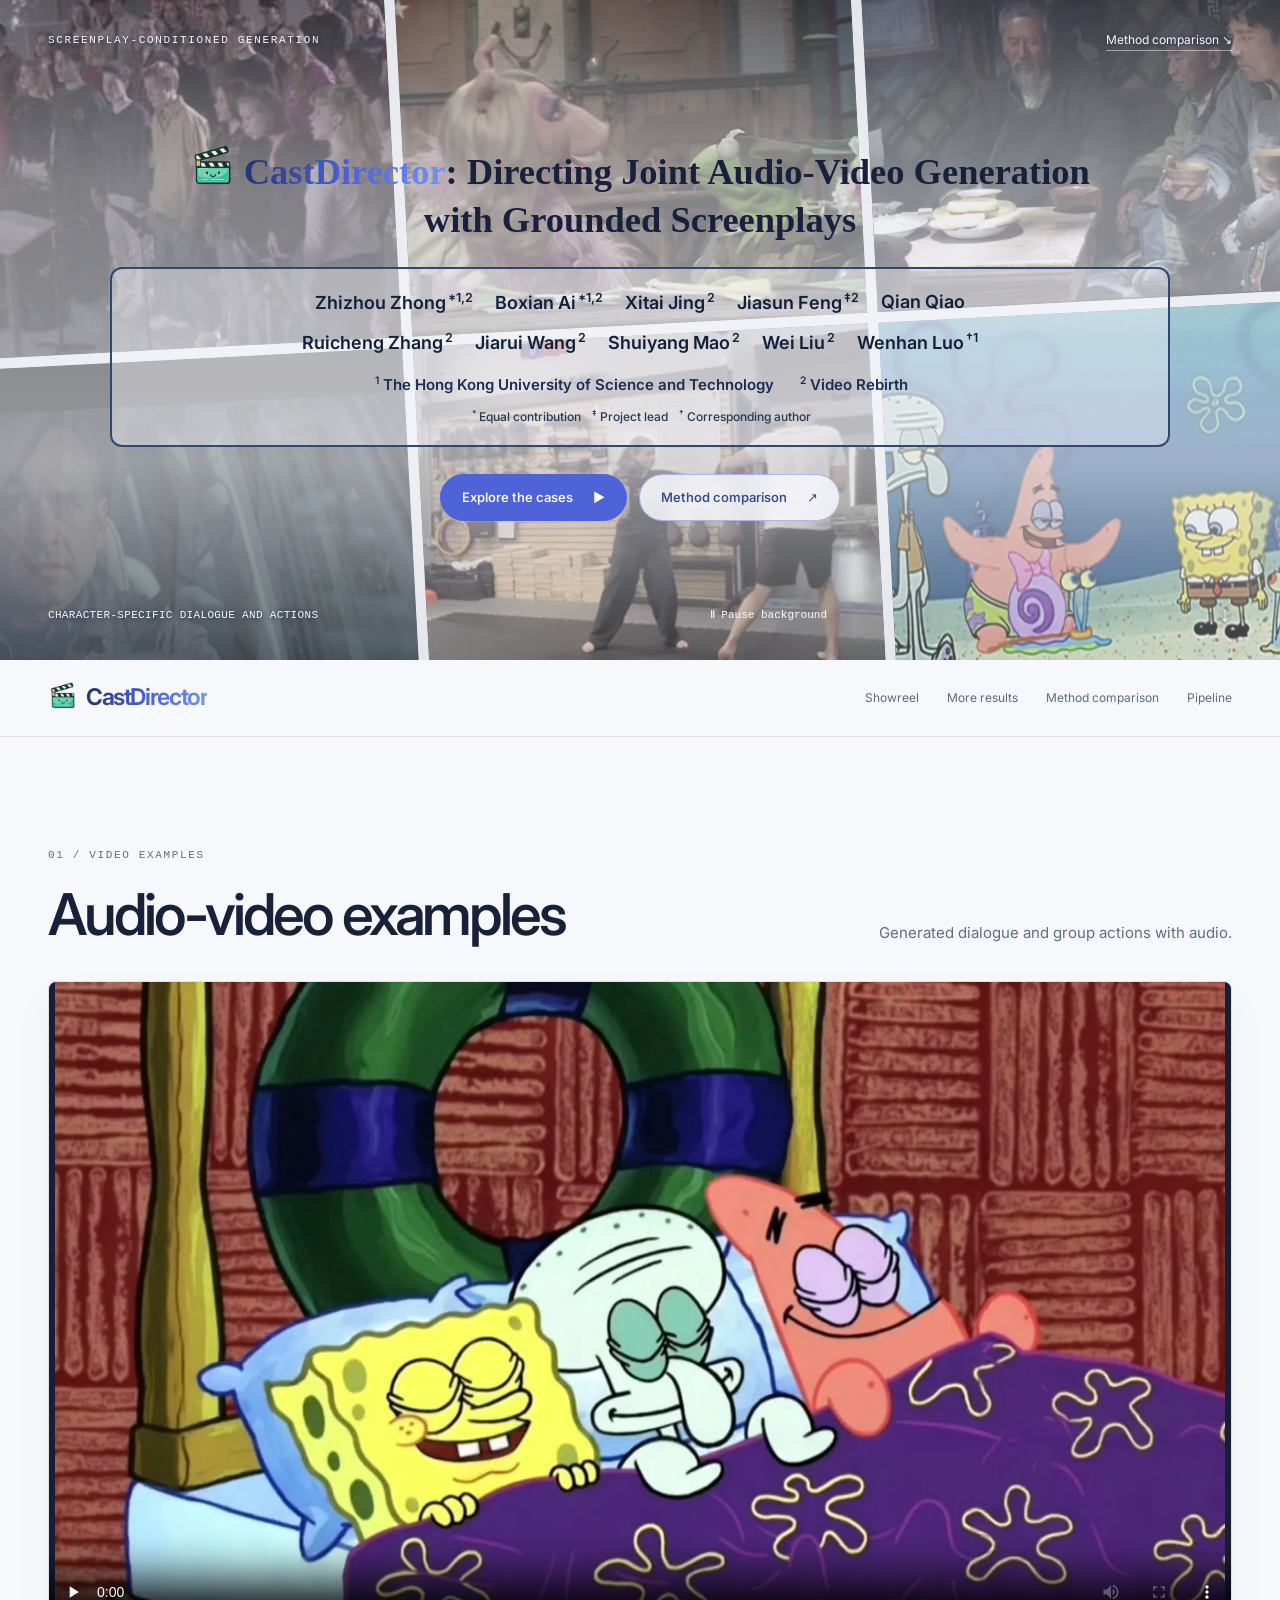
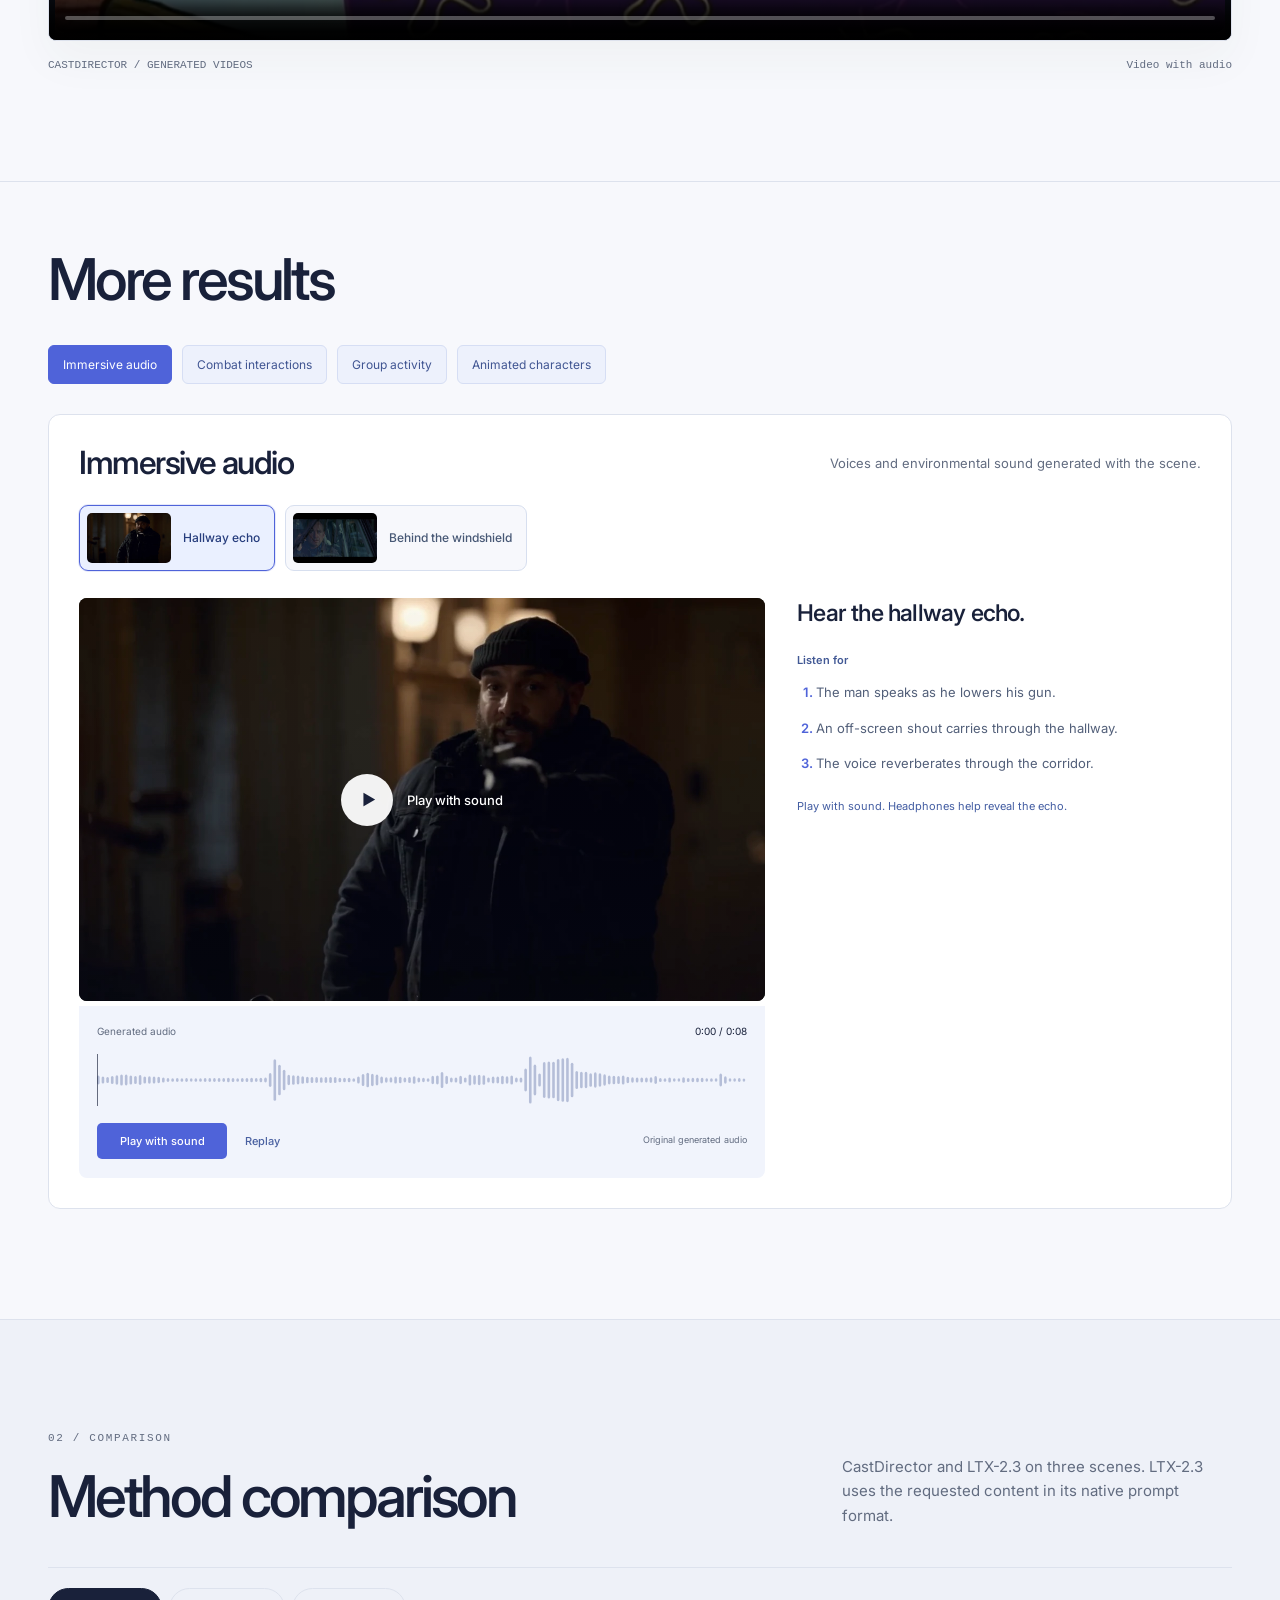
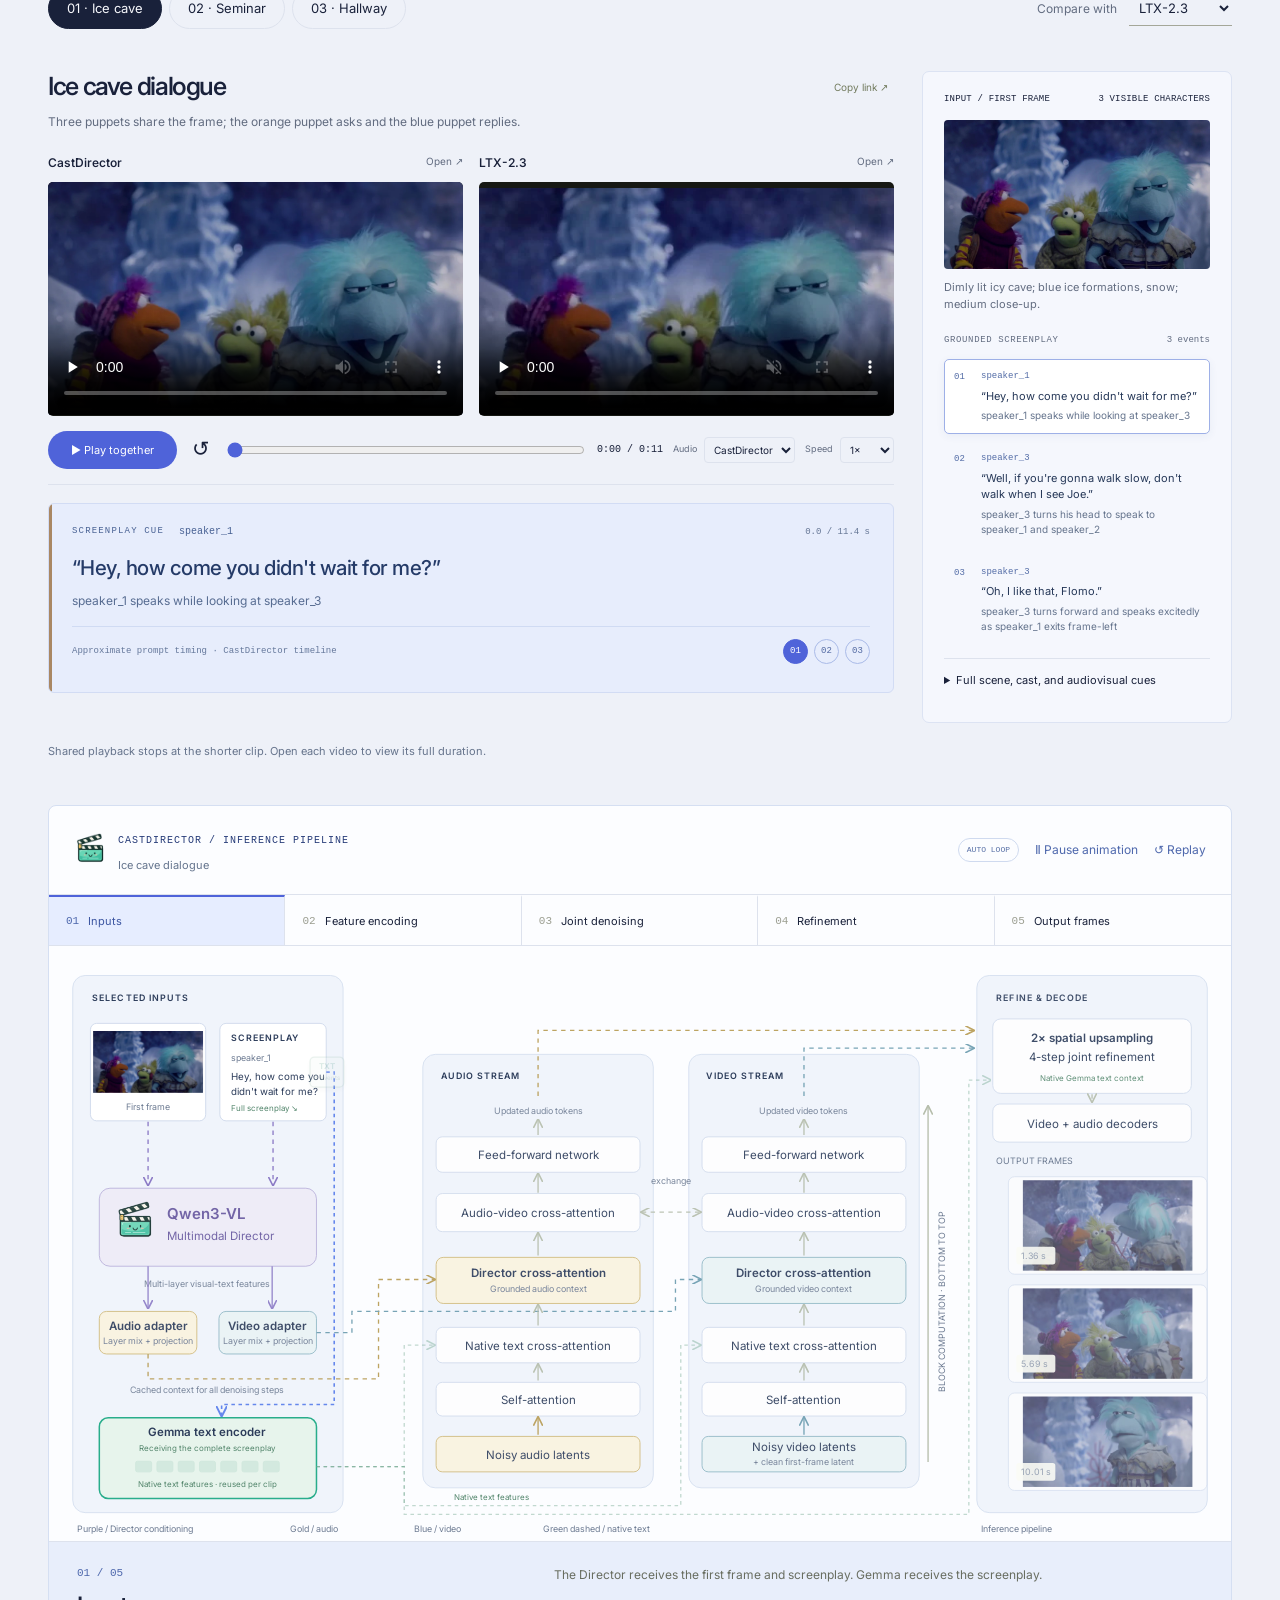
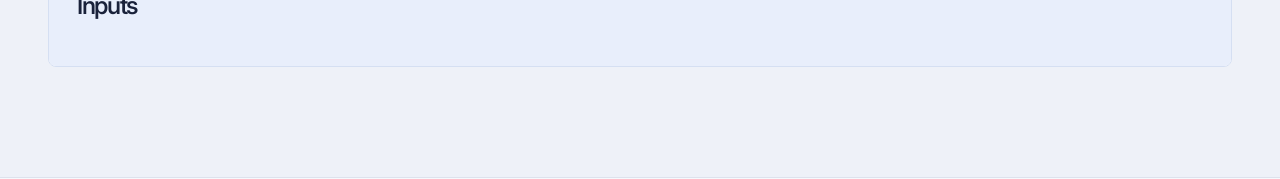
==== commit 2a01c21c: "Extend flowing hover effects to result category tabs" ====
--- a/index.html
+++ b/index.html
@@ -14,7 +14,7 @@
 <div class="hero-bottom"><span>CHARACTER-SPECIFIC DIALOGUE AND ACTIONS</span><button class="ambient-toggle" id="ambient-toggle" aria-pressed="true">Ⅱ Pause background</button><a class="down-arrow" href="#showreel" aria-label="Scroll to video examples">↓</a></div>
 </section><header class="site-header"><div class="wrap header-inner"><a class="wordmark" href="#top"><img class="nav-mascot" src="assets/brand/director-mascot.png" alt=""><span class="brand-gradient">CastDirector</span></a><nav aria-label="Main navigation"><a href="#showreel">Showreel</a><a href="#selected-results">More results</a><a href="#inference">Method comparison</a><a href="#pipeline-section">Pipeline</a></nav></div></header><main><section class="section showreel-section" id="showreel"><div class="wrap"><div class="section-head"><div><span class="eyebrow">01 / Video examples</span><h2>Audio-video examples</h2></div><p>Generated dialogue and group actions with audio.</p></div><video id="showreel-video" controls playsinline preload="none" poster="assets/posters/showreel.webp" src="assets/media/showreel.mp4"></video><div class="showreel-caption"><span>CASTDIRECTOR / GENERATED VIDEOS</span><span>Video with audio</span></div></div></section><section class="section selected-results" id="selected-results" aria-labelledby="results-title"><div class="wrap">
 <div class="section-head"><div><h2 id="results-title">More results</h2></div></div>
-<div class="category-jumps" role="tablist" aria-label="Result categories"><button type="button" role="tab" id="category-tab-immersive-audio" aria-controls="immersive-audio" aria-selected="true" tabindex="0" data-category="immersive-audio">Immersive audio</button><button type="button" role="tab" id="category-tab-combat" aria-controls="combat" aria-selected="false" tabindex="-1" data-category="combat">Combat interactions</button><button type="button" role="tab" id="category-tab-group-activity" aria-controls="group-activity" aria-selected="false" tabindex="-1" data-category="group-activity">Group activity</button><button type="button" role="tab" id="category-tab-animated-characters" aria-controls="animated-characters" aria-selected="false" tabindex="-1" data-category="animated-characters">Animated characters</button></div>
+<div class="category-jumps" role="tablist" aria-label="Result categories"><button type="button" role="tab" id="category-tab-immersive-audio" aria-controls="immersive-audio" aria-selected="true" tabindex="0" data-category="immersive-audio"><span class="category-label">Immersive audio</span><span class="category-arrow" aria-hidden="true">↗</span></button><button type="button" role="tab" id="category-tab-combat" aria-controls="combat" aria-selected="false" tabindex="-1" data-category="combat"><span class="category-label">Combat interactions</span><span class="category-arrow" aria-hidden="true">↗</span></button><button type="button" role="tab" id="category-tab-group-activity" aria-controls="group-activity" aria-selected="false" tabindex="-1" data-category="group-activity"><span class="category-label">Group activity</span><span class="category-arrow" aria-hidden="true">↗</span></button><button type="button" role="tab" id="category-tab-animated-characters" aria-controls="animated-characters" aria-selected="false" tabindex="-1" data-category="animated-characters"><span class="category-label">Animated characters</span><span class="category-arrow" aria-hidden="true">↗</span></button></div>
 <div id="category-cards"></div></div></section><section class="section studio-section" id="inference"><span id="comparisons" class="anchor-alias"></span><div class="wrap">
 <div class="section-head"><div><span class="eyebrow">02 / Comparison</span><h2>Method comparison</h2></div><p>CastDirector and LTX-2.3 on three scenes. LTX-2.3 uses the requested content in its native prompt format.</p></div>
 <div class="studio-toolbar"><div class="segmented" id="studio-cases" aria-label="Scene"><button data-case="selected_icy_cave" aria-pressed="true">01 · Ice cave</button><button data-case="seminar_diaphragm" aria-pressed="false">02 · Seminar</button><button data-case="hallway_offscreen" aria-pressed="false">03 · Hallway</button></div><label class="select-label">Compare with <select id="baseline-select" aria-label="Comparison baseline"><option value="ltx23">LTX-2.3</option></select></label></div>
--- a/css/showcase.css
+++ b/css/showcase.css
@@ -21,16 +21,16 @@
 .hero .button:first-child{background:var(--blue);border-color:var(--blue);color:white}
 .hero .button:first-child:hover{background:#3d4fac;color:white}
 .hero .button:hover{color:#354b8d;background:white}
-.hero-authors{max-width:1060px;margin:25px auto 0}
+.hero-authors{max-width:1060px;margin:25px auto 0;padding:18px 28px;border:2px solid #31476f;border-radius:12px;background:rgba(247,248,252,.38)}
 .hero-authors p{max-width:none}
 .hero-authors .author-list{max-width:800px;margin-inline:auto}
-.author-list{display:flex;flex-wrap:wrap;justify-content:center;gap:8px 22px;font-size:18px;line-height:1.7;color:var(--ink)}
+.author-list{display:flex;flex-wrap:wrap;justify-content:center;gap:8px 22px;font-size:18px;font-weight:600;line-height:1.7;color:#12213b}
 .author-list span{white-space:nowrap}
 .author-list a{color:inherit;text-decoration:none}
 .author-list a:focus-visible{outline:2px solid var(--blue);outline-offset:4px;border-radius:2px}
-.hero-authors sup{font-size:.69em;font-weight:400;margin-left:2px}
-.affiliations{display:flex;justify-content:center;flex-wrap:wrap;gap:5px 24px;margin-top:14px;font-size:15px;color:#435477}
-.contributions{font-size:12px;color:#5c6883;margin-top:9px}
+.hero-authors sup{font-size:.69em;font-weight:600;margin-left:2px}
+.affiliations{display:flex;justify-content:center;flex-wrap:wrap;gap:5px 24px;margin-top:14px;font-size:15px;font-weight:600;color:#1b2d50}
+.contributions{font-size:12px;font-weight:500;color:#263954;text-wrap:balance;margin-top:9px}
 .hero .hero-actions{margin-top:27px}
 .site-header{background:#f7f8fcf5}
 .site-header nav a{color:#5d6983}
@@ -38,20 +38,36 @@
 .section-head p,.section-head .eyebrow{color:var(--muted)}
 .showreel-section video{background:#171f34;border-color:var(--line)}
 .selected-results{padding-top:65px}
+/* Category and scene selectors share the same hover language. */
 .category-jumps{display:flex;flex-wrap:wrap;gap:10px;margin:-5px 0 30px}
-.category-jumps button{font-size:12px;padding:9px 14px;background:#edf1fc;color:#405592;border:1px solid #d6def4;border-radius:6px;cursor:pointer}
-.category-jumps button:hover{border-color:var(--blue);background:#e6ecff}
-.category-jumps button[aria-selected=true]{background:var(--blue);border-color:var(--blue);color:white}
-.category-jumps button:focus-visible{outline:2px solid var(--blue);outline-offset:3px}
+.category-jumps button{--choice-surface:#edf1fc;position:relative;isolation:isolate;display:inline-flex;flex:0 0 auto;align-items:center;overflow:hidden;font-size:12px;padding:9px 14px;background:var(--choice-surface);color:#405592;border:1px solid #d6def4;border-radius:6px;cursor:pointer;transition:padding-right 240ms cubic-bezier(.23,1,.32,1),border-color 180ms ease,box-shadow 180ms ease,transform 140ms cubic-bezier(.23,1,.32,1)}
+.category-jumps .category-label{white-space:nowrap}
+.category-jumps button[aria-selected=true]{--choice-surface:var(--blue);border-color:var(--blue);color:white}
+.category-jumps button:focus-visible{outline:2px solid var(--blue);outline-offset:3px;transition:none}
 .capability-card{background:white;border:1px solid var(--line);border-radius:12px;padding:30px;scroll-margin-top:100px}
 .capability-heading{display:flex;align-items:center;justify-content:space-between;gap:36px;margin-bottom:24px}
 .capability-heading h2{font-size:32px;letter-spacing:-.045em}
 .capability-heading p{color:var(--muted);font-size:13px;max-width:460px;line-height:1.75}
-.case-choices{display:grid;grid-template-columns:repeat(var(--choices),minmax(0,1fr));gap:10px;margin-bottom:27px}
-.case-choices button{display:flex;align-items:center;gap:12px;min-width:0;text-align:left;border:1px solid var(--line);border-radius:7px;padding:7px;background:var(--paper);color:#5b6680;font:500 12px/1.45 Inter,Arial,sans-serif}
-.case-choices button img{width:84px;height:50px;object-fit:cover;border-radius:4px;flex-shrink:0}
-.case-choices button:hover{border-color:#9caee8}
-.case-choices button[aria-pressed=true]{border-color:var(--blue);background:#eaf0ff;color:#30488d;box-shadow:inset 0 0 0 1px var(--blue)}
+/* Content-sized scene choices expand only under a fine pointer. */
+.case-choices{display:flex;align-items:center;gap:10px;overflow-x:auto;padding:4px 3px 10px;margin:-4px -3px 17px;scrollbar-width:thin;scrollbar-color:#cbd5eb transparent}
+.case-choices button{--choice-surface:#f7f8fc;position:relative;isolation:isolate;display:flex;flex:0 0 auto;align-items:center;justify-content:center;gap:12px;min-width:0;max-width:100%;text-align:left;border:1px solid #d7dfef;border-radius:9px;padding:7px 14px 7px 7px;overflow:hidden;background:var(--choice-surface);color:#475875;font:500 12px/1.45 Inter,Arial,sans-serif;cursor:pointer;transition:padding-right 240ms cubic-bezier(.23,1,.32,1),border-color 180ms ease,box-shadow 180ms ease,transform 140ms cubic-bezier(.23,1,.32,1)}
+.case-choices button::before,.category-jumps button::before{content:"";position:absolute;inset:-200%;z-index:0;pointer-events:none;opacity:0;background:conic-gradient(from 0deg,transparent 0deg 65deg,#9dc9ff 100deg,#4f63d9 150deg,transparent 185deg 245deg,#a4d8ff 280deg,#4f63d9 330deg,transparent 360deg);animation:choice-border-flow 2.6s linear infinite;animation-play-state:paused;transition:opacity 160ms ease}
+.case-choices button::after,.category-jumps button::after{content:"";position:absolute;inset:1px;z-index:1;border-radius:7px;background:var(--choice-surface);pointer-events:none}
+.case-choices button>img,.case-choices .choice-label,.category-jumps .category-label{position:relative;z-index:2}
+.case-choices button img{width:84px;height:50px;object-fit:cover;border-radius:5px;flex-shrink:0}
+.case-choices .choice-label{white-space:nowrap}
+.case-choices .choice-arrow,.category-jumps .category-arrow{position:absolute;right:15px;top:50%;z-index:2;font-size:19px;line-height:1;color:#4f63d9;opacity:0;transform:translate(-7px,-50%);transition:opacity 160ms ease,transform 240ms cubic-bezier(.23,1,.32,1);pointer-events:none}
+.case-choices button[aria-pressed=true]{--choice-surface:#eaf0ff;border-color:var(--blue);color:#263d7d;box-shadow:0 0 0 1px #4f63d926}
+.case-choices button:focus-visible{outline:2px solid var(--blue);outline-offset:3px;transition:none}
+.case-choices button:active,.category-jumps button:active{transform:scale(.985)}
+.category-jumps button::after{border-radius:4px}
+.category-jumps .category-arrow{color:currentColor}
+@keyframes choice-border-flow{to{transform:rotate(360deg)}}
+@media(hover:hover) and (pointer:fine) and (min-width:701px){
+  .case-choices button:hover:not(:focus-visible),.category-jumps button:hover:not(:focus-visible){padding-right:48px;border-color:transparent;box-shadow:0 4px 12px #405bd921}
+  .case-choices button:hover:not(:focus-visible)::before,.category-jumps button:hover:not(:focus-visible)::before{opacity:1;animation-play-state:running}
+  .case-choices button:hover:not(:focus-visible) .choice-arrow,.category-jumps button:hover:not(:focus-visible) .category-arrow{opacity:1;transform:translate(0,-50%)}
+}
 .capability-content{display:grid;grid-template-columns:minmax(0,1.7fr) minmax(270px,1fr);gap:32px;align-items:start}
 .capability-media{min-width:0}
 .case-cinema{position:relative;overflow:hidden;background:#141d31;border-radius:8px}
@@ -118,7 +134,17 @@
 footer{background:#f7f8fc;border-top:1px solid var(--line);color:#64718a}
 
 @media(max-width:1150px){.hero .paper-title-main{white-space:normal;text-wrap:balance}.hero .paper-title{max-width:950px}.hero-authors{max-width:850px}.author-list{font-size:17px;gap:6px 18px}.case-choices button img{width:66px;height:43px}.case-choices button{gap:9px;font-size:11px}.capability-content{grid-template-columns:minmax(0,1.6fr) minmax(245px,1fr);gap:25px}.capability-card{padding:24px}.case-directions h3{font-size:21px}.case-directions ol{font-size:12px}}
-@media(max-width:850px){.capability-heading{display:block}.capability-heading p{margin-top:12px;max-width:none}.case-choices{grid-template-columns:repeat(2,minmax(0,1fr))}.case-choices button img{width:75px;height:46px}.capability-content{grid-template-columns:1fr}.case-directions h3{margin-top:0;margin-bottom:18px}.case-directions ol{font-size:13px}.case-directions{max-width:650px}.hero .hero-content{padding:95px 28px 90px}.hero .paper-title{font-size:32px;max-width:730px}.hero-authors{max-width:650px}.author-list{font-size:16px}.affiliations{font-size:14px}.contributions{font-size:12px}.hero-bottom>span{max-width:250px}}
-@media(max-width:700px){html{scroll-padding-top:115px}.hero{height:auto;min-height:670px;max-height:none}.hero .hero-content{padding:96px 22px 90px}.hero .paper-title{font-size:clamp(25px,4.4vw,32px);max-width:600px}.hero-authors{margin-top:22px}.author-list{font-size:15px;gap:6px 15px;line-height:1.6}.affiliations{display:block;font-size:13px;line-height:1.7;margin-top:12px}.affiliations span{display:block}.contributions{font-size:11px;line-height:1.8;margin-top:8px}.hero .hero-actions{margin-top:22px}.site-header nav{font-size:10px;gap:8px}.selected-results{padding-top:45px}.category-jumps{gap:7px;margin-bottom:23px}.category-jumps button{font-size:11px;padding:8px 11px}.capability-card{padding:20px 17px;border-radius:10px;scroll-margin-top:115px}.capability-heading{margin-bottom:19px}.capability-heading h2{font-size:29px}.capability-heading p{font-size:12px;margin-top:10px}.case-choices{gap:8px;margin-bottom:22px}.case-choices button{font-size:10px;padding:6px;gap:7px;align-items:center}.case-choices button img{width:52px;height:39px}.capability-content{gap:22px}.case-play-icon{width:44px;height:44px;font-size:13px}.case-start{font-size:12px;gap:11px}.case-directions h3{font-size:22px}.case-directions ol{font-size:12px;line-height:1.8}.case-directions li+li{margin-top:10px}.case-soundtrack{padding:14px}.audio-actions>span{display:none}.audio-actions{gap:20px}.audio-play{font-size:10px;min-width:128px}.waveform-track{height:45px;margin-block:12px 15px}.pipeline-workbench{scroll-margin-top:115px}.hero-bottom{font-size:8px}.hero-bottom>span{max-width:155px}}
-@media(max-width:380px){.author-list{font-size:14px;gap:6px 11px}.hero .paper-title{font-size:24px}.case-choices button{flex-direction:column;align-items:flex-start;padding:7px}.case-choices button img{width:100%;height:52px}.capability-heading h2{font-size:27px}.category-jumps button{font-size:10px}.hero-bottom>span{max-width:130px}}
+@media(max-width:850px){.capability-heading{display:block}.capability-heading p{margin-top:12px;max-width:none}.case-choices button img{width:75px;height:46px}.capability-content{grid-template-columns:1fr}.case-directions h3{margin-top:0;margin-bottom:18px}.case-directions ol{font-size:13px}.case-directions{max-width:650px}.hero .hero-content{padding:95px 28px 90px}.hero .paper-title{font-size:32px;max-width:730px}.hero-authors{max-width:650px}.author-list{font-size:16px}.affiliations{font-size:14px}.contributions{font-size:12px}.hero-bottom>span{max-width:250px}}
+@media(max-width:700px){html{scroll-padding-top:115px}.hero{height:auto;min-height:670px;max-height:none}.hero .hero-content{padding:96px 22px 90px}.hero .paper-title{font-size:clamp(25px,4.4vw,32px);max-width:600px}.hero-authors{margin-top:22px;padding:15px 12px}.author-list{font-size:15px;gap:6px 15px;line-height:1.6}.affiliations{display:block;font-size:13px;line-height:1.7;margin-top:12px}.affiliations span{display:block}.contributions{font-size:11px;line-height:1.8;margin-top:8px}.hero .hero-actions{margin-top:22px}.site-header nav{font-size:10px;gap:8px}.selected-results{padding-top:45px}.category-jumps{gap:7px;margin-bottom:23px}.category-jumps button{font-size:11px;padding:8px 11px}.capability-card{padding:20px 17px;border-radius:10px;scroll-margin-top:115px}.capability-heading{margin-bottom:19px}.capability-heading h2{font-size:29px}.capability-heading p{font-size:12px;margin-top:10px}.case-choices{display:grid;grid-template-columns:repeat(2,minmax(0,1fr));gap:8px;margin-bottom:12px;overflow:visible}.case-choices button{font-size:11px;padding:6px;gap:8px;justify-content:flex-start;transition:none}.case-choices button img{width:44px;height:38px}.case-choices .choice-label{white-space:normal}.case-choices .choice-arrow{display:none}.capability-content{gap:22px}.case-play-icon{width:44px;height:44px;font-size:13px}.case-start{font-size:12px;gap:11px}.case-directions h3{font-size:22px}.case-directions ol{font-size:12px;line-height:1.8}.case-directions li+li{margin-top:10px}.case-soundtrack{padding:14px}.audio-actions>span{display:none}.audio-actions{gap:20px}.audio-play{font-size:10px;min-width:128px}.waveform-track{height:45px;margin-block:12px 15px}.pipeline-workbench{scroll-margin-top:115px}.hero-bottom{font-size:8px}.hero-bottom>span{max-width:155px}}
+@media(max-width:380px){.author-list{font-size:14px;gap:6px 11px}.hero .paper-title{font-size:24px}.capability-heading h2{font-size:27px}.category-jumps button{font-size:10px}.hero-bottom>span{max-width:130px}}
 @media(prefers-reduced-motion:reduce){.case-start:hover .case-play-icon{transform:none}}
+
+@media(prefers-reduced-motion:reduce){
+  .case-choices button,.category-jumps button,.case-choices .choice-arrow,.category-jumps .category-arrow,.case-choices button::before,.category-jumps button::before{transition:none}
+  .case-choices button::before,.category-jumps button::before{animation:none!important}
+  .case-choices button:active,.category-jumps button:active{transform:none}
+}
+@media(prefers-reduced-motion:reduce) and (min-width:701px){
+  .case-choices button:hover:not(:focus-visible),.category-jumps button:hover:not(:focus-visible){padding-right:14px;border-color:var(--blue);box-shadow:none}
+  .case-choices button:hover:not(:focus-visible)::before,.case-choices button:hover:not(:focus-visible) .choice-arrow,.category-jumps button:hover:not(:focus-visible)::before,.category-jumps button:hover:not(:focus-visible) .category-arrow{opacity:0}
+}
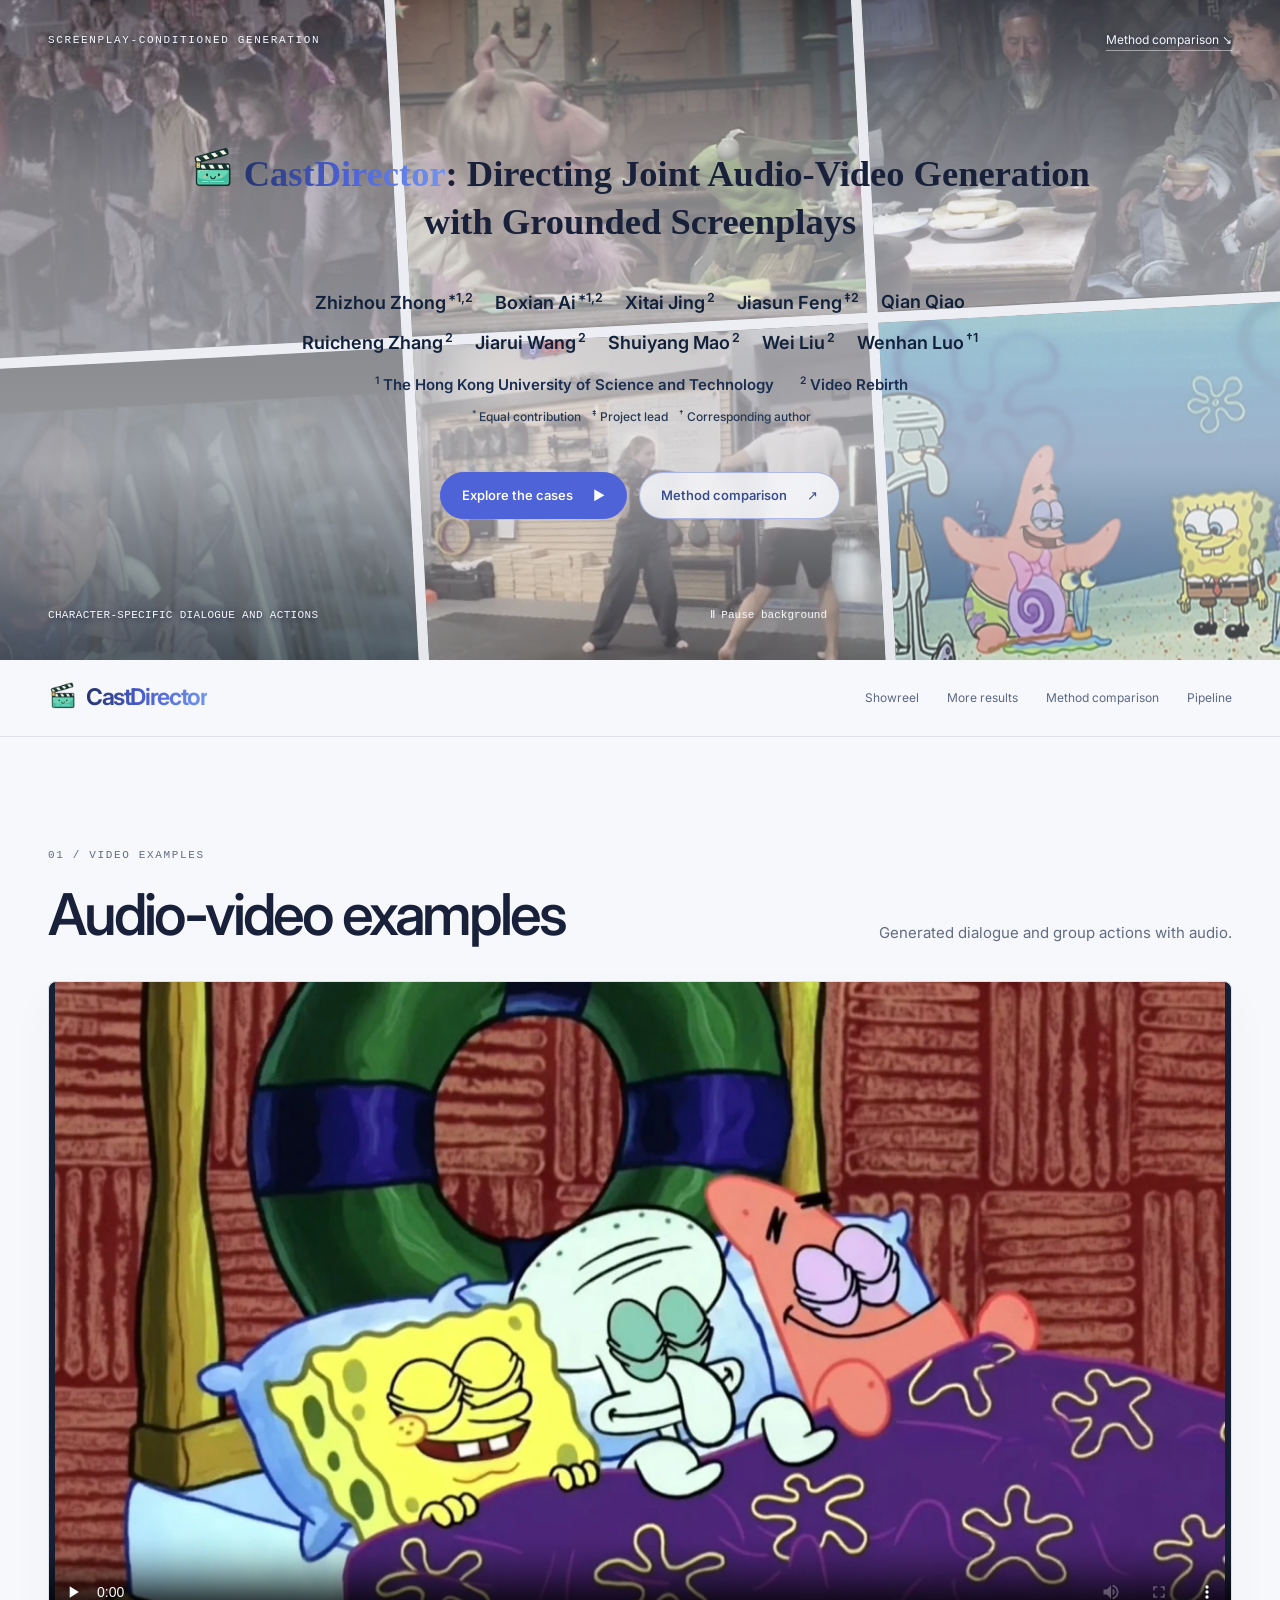
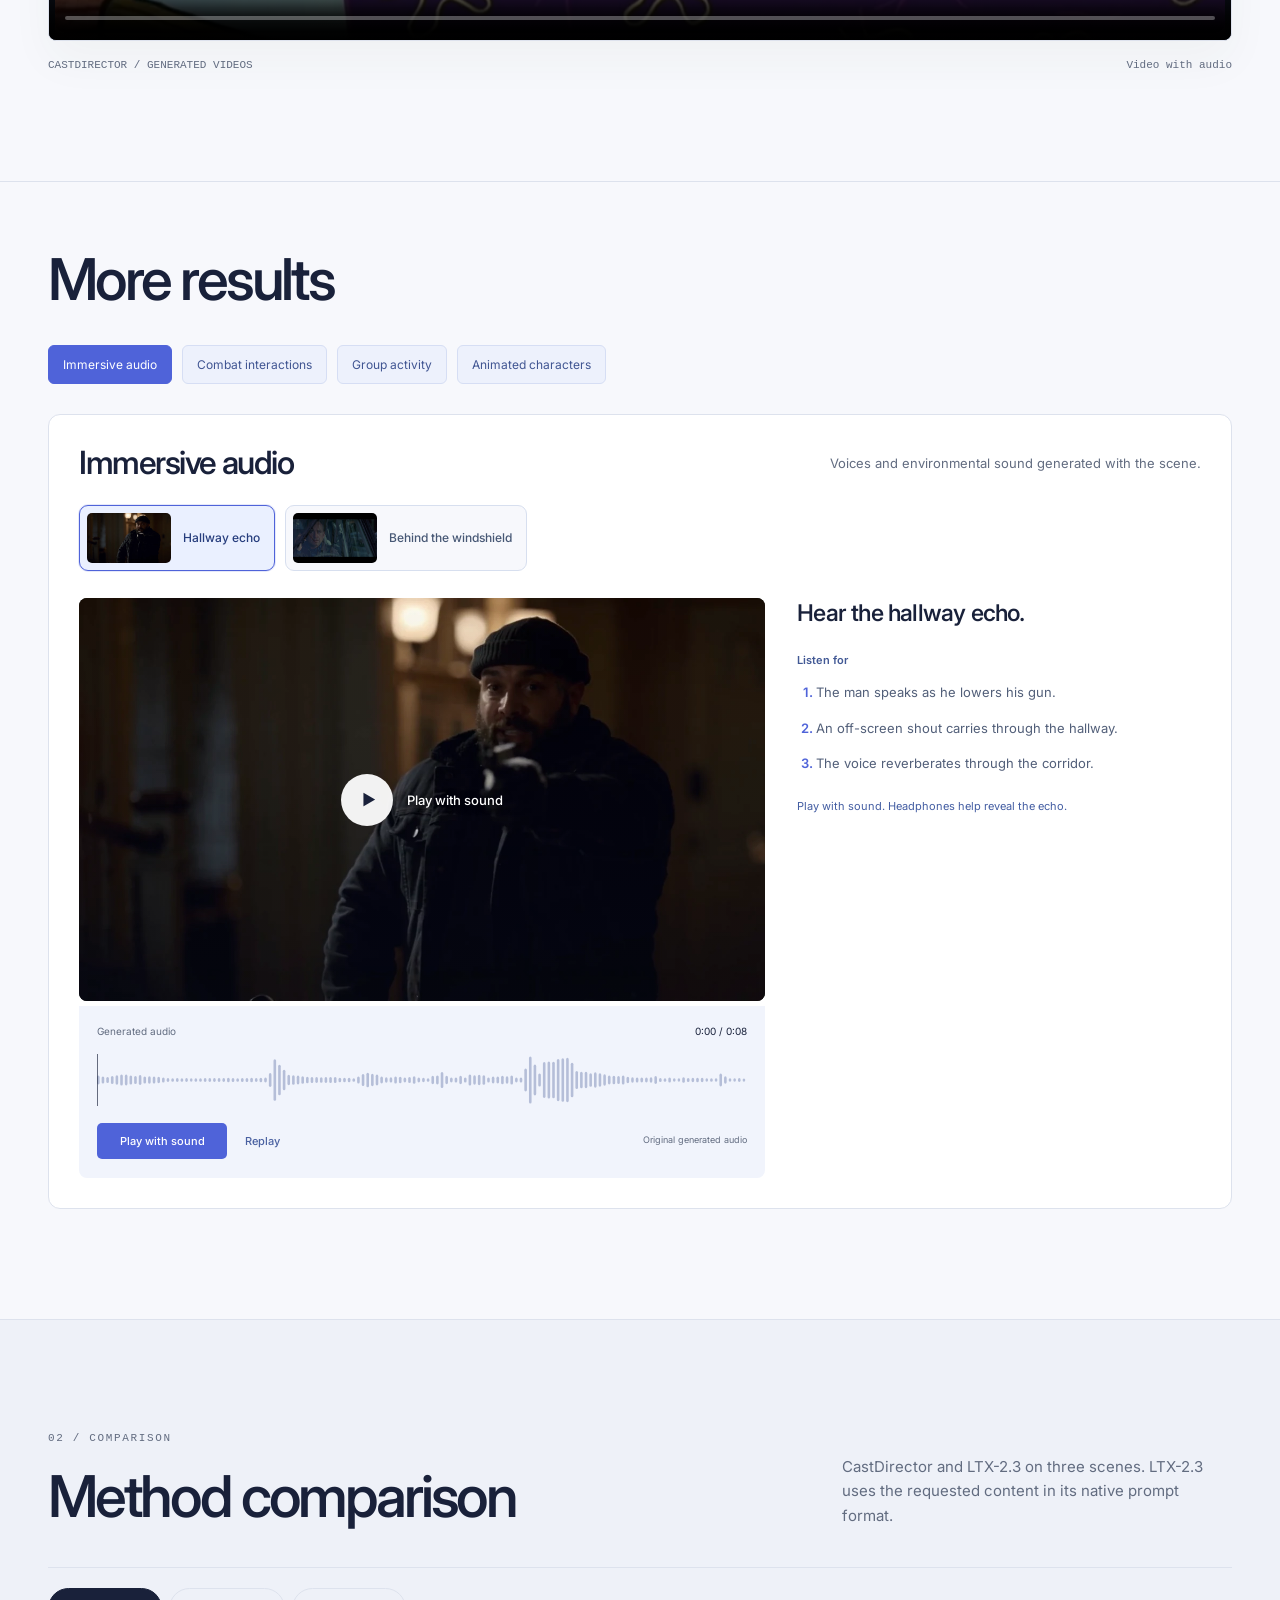
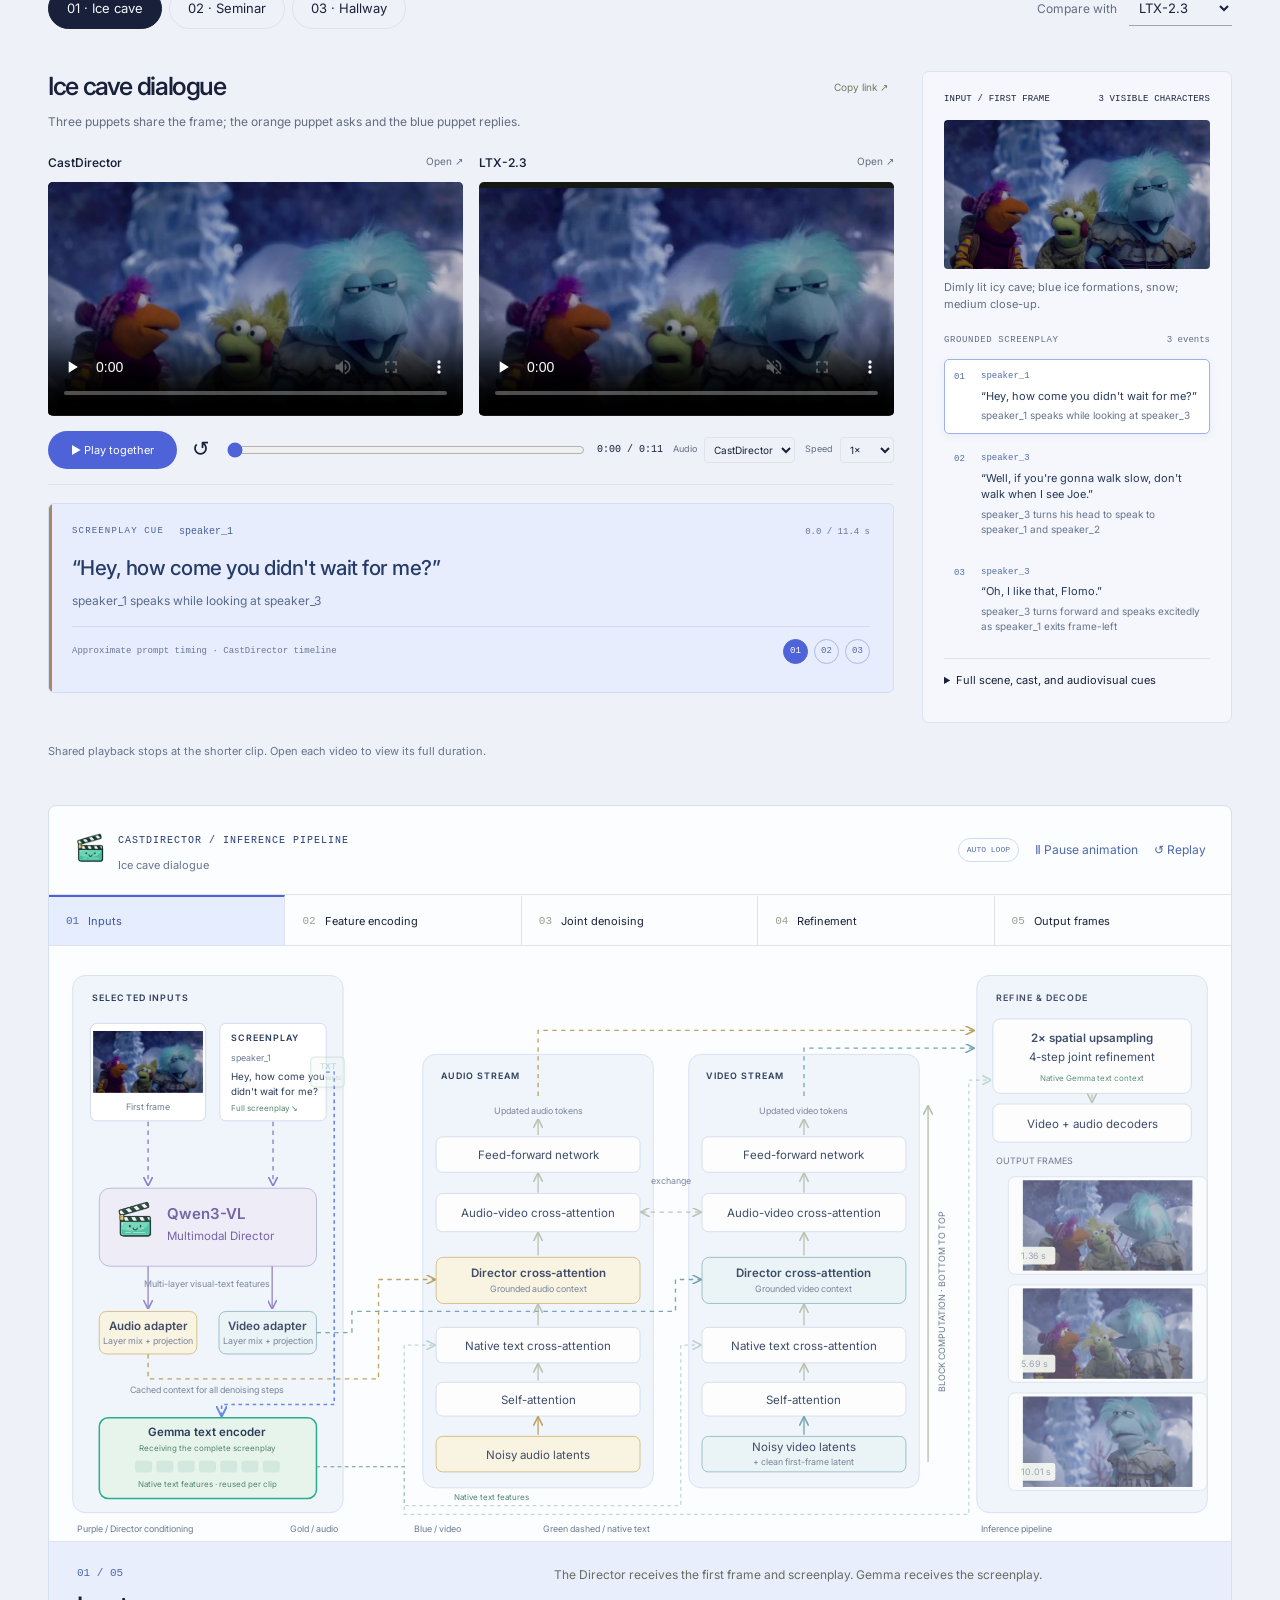
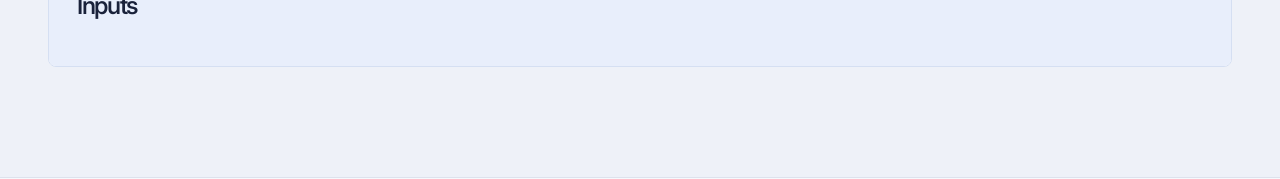
==== commit e74df608: "Remove author panel background and border and refresh styles" ====
--- a/index.html
+++ b/index.html
@@ -4,7 +4,7 @@
 <meta property="og:title" content="CastDirector: Directing Joint Audio-Video Generation with Grounded Screenplays">
 <meta property="og:description" content="Character-specific dialogue, actions, and immersive sound in generated scenes.">
 <meta name="theme-color" content="#f7f8fc"><link rel="icon" href="assets/brand/director-mascot.png">
-<link rel="stylesheet" href="css/studio.css"><link rel="stylesheet" href="css/polish.css"><link rel="stylesheet" href="css/showcase.css">
+<link rel="stylesheet" href="css/studio.css"><link rel="stylesheet" href="css/polish.css"><link rel="stylesheet" href="css/showcase.css?v=e2fc6db2">
 <title>CastDirector — Directing Joint Audio-Video Generation with Grounded Screenplays</title></head><body>
 <a class="skip-link" href="#selected-results">Skip to the generated scenes</a>
 <section id="top" class="hero" aria-labelledby="hero-title">
--- a/css/showcase.css
+++ b/css/showcase.css
@@ -21,7 +21,7 @@
 .hero .button:first-child{background:var(--blue);border-color:var(--blue);color:white}
 .hero .button:first-child:hover{background:#3d4fac;color:white}
 .hero .button:hover{color:#354b8d;background:white}
-.hero-authors{max-width:1060px;margin:25px auto 0;padding:18px 28px;border:2px solid #31476f;border-radius:12px;background:rgba(247,248,252,.38)}
+.hero-authors{max-width:1060px;margin:25px auto 0;padding:18px 28px}
 .hero-authors p{max-width:none}
 .hero-authors .author-list{max-width:800px;margin-inline:auto}
 .author-list{display:flex;flex-wrap:wrap;justify-content:center;gap:8px 22px;font-size:18px;font-weight:600;line-height:1.7;color:#12213b}
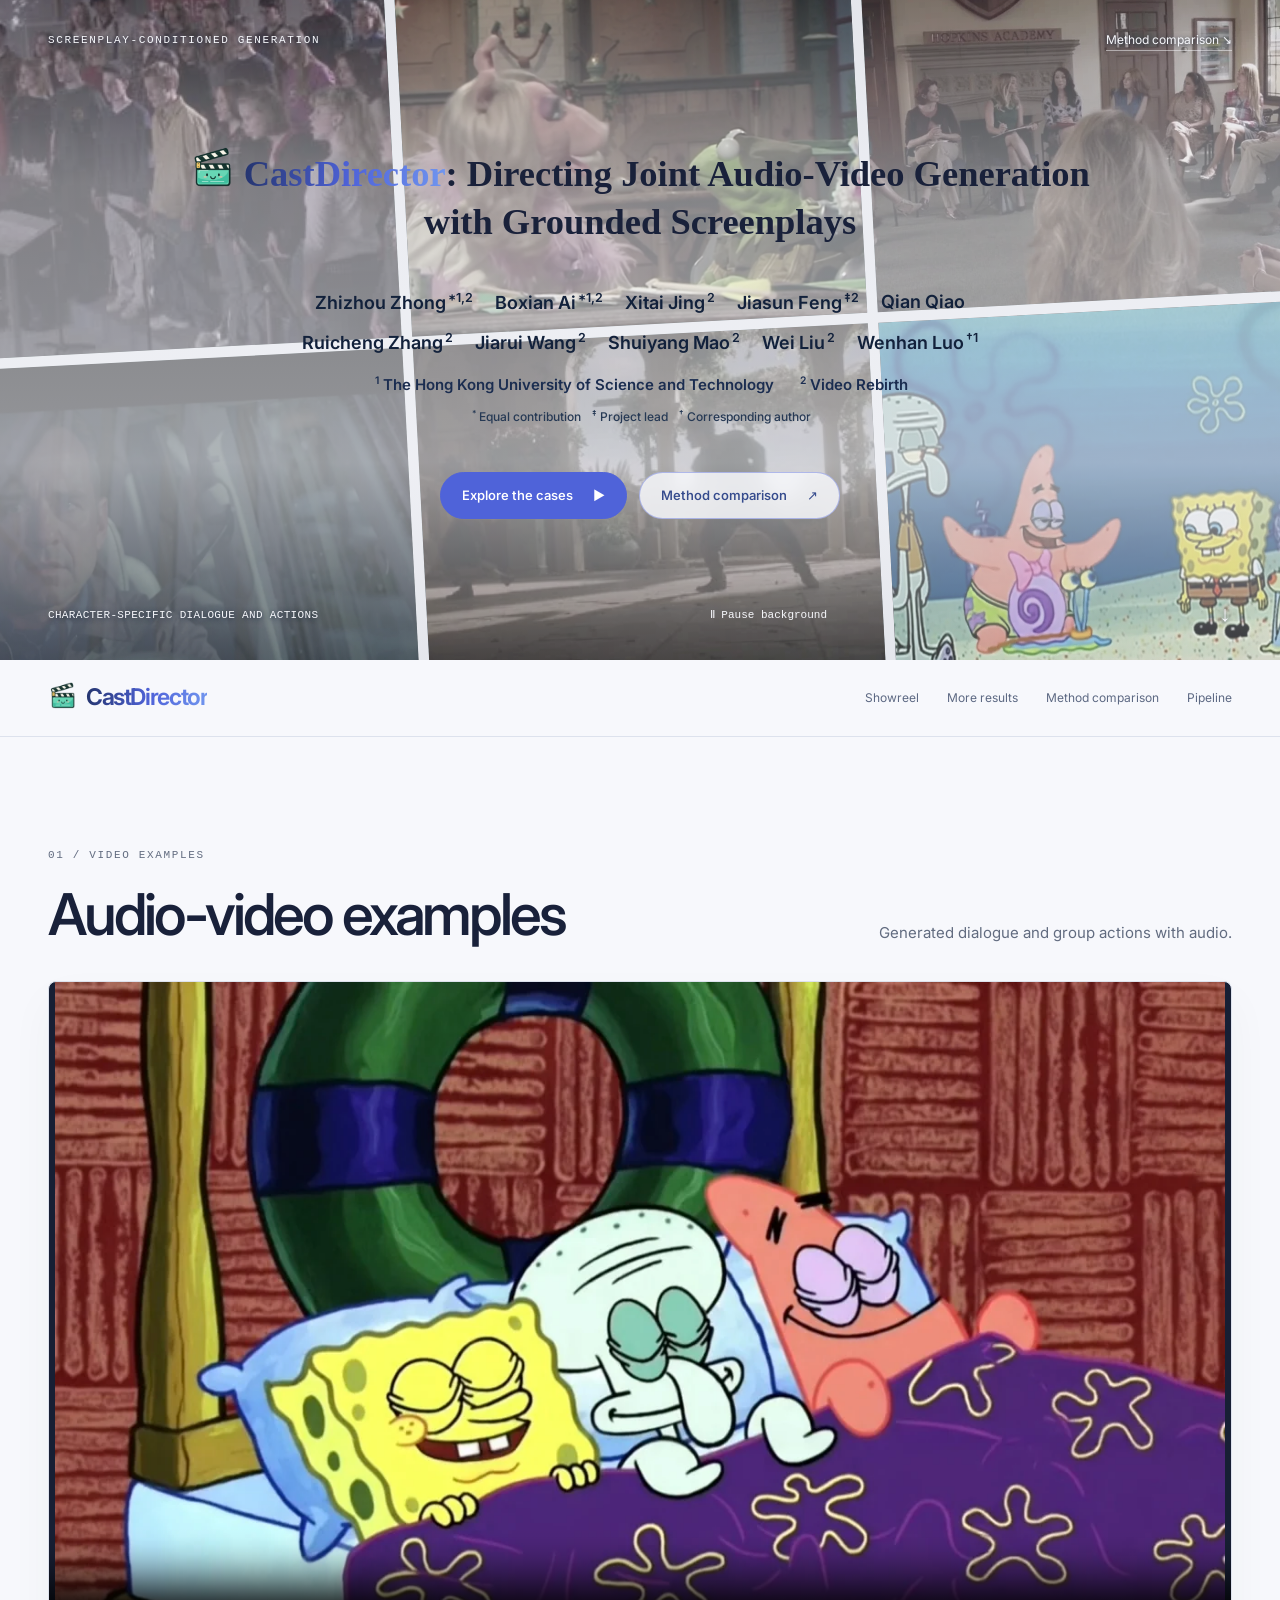
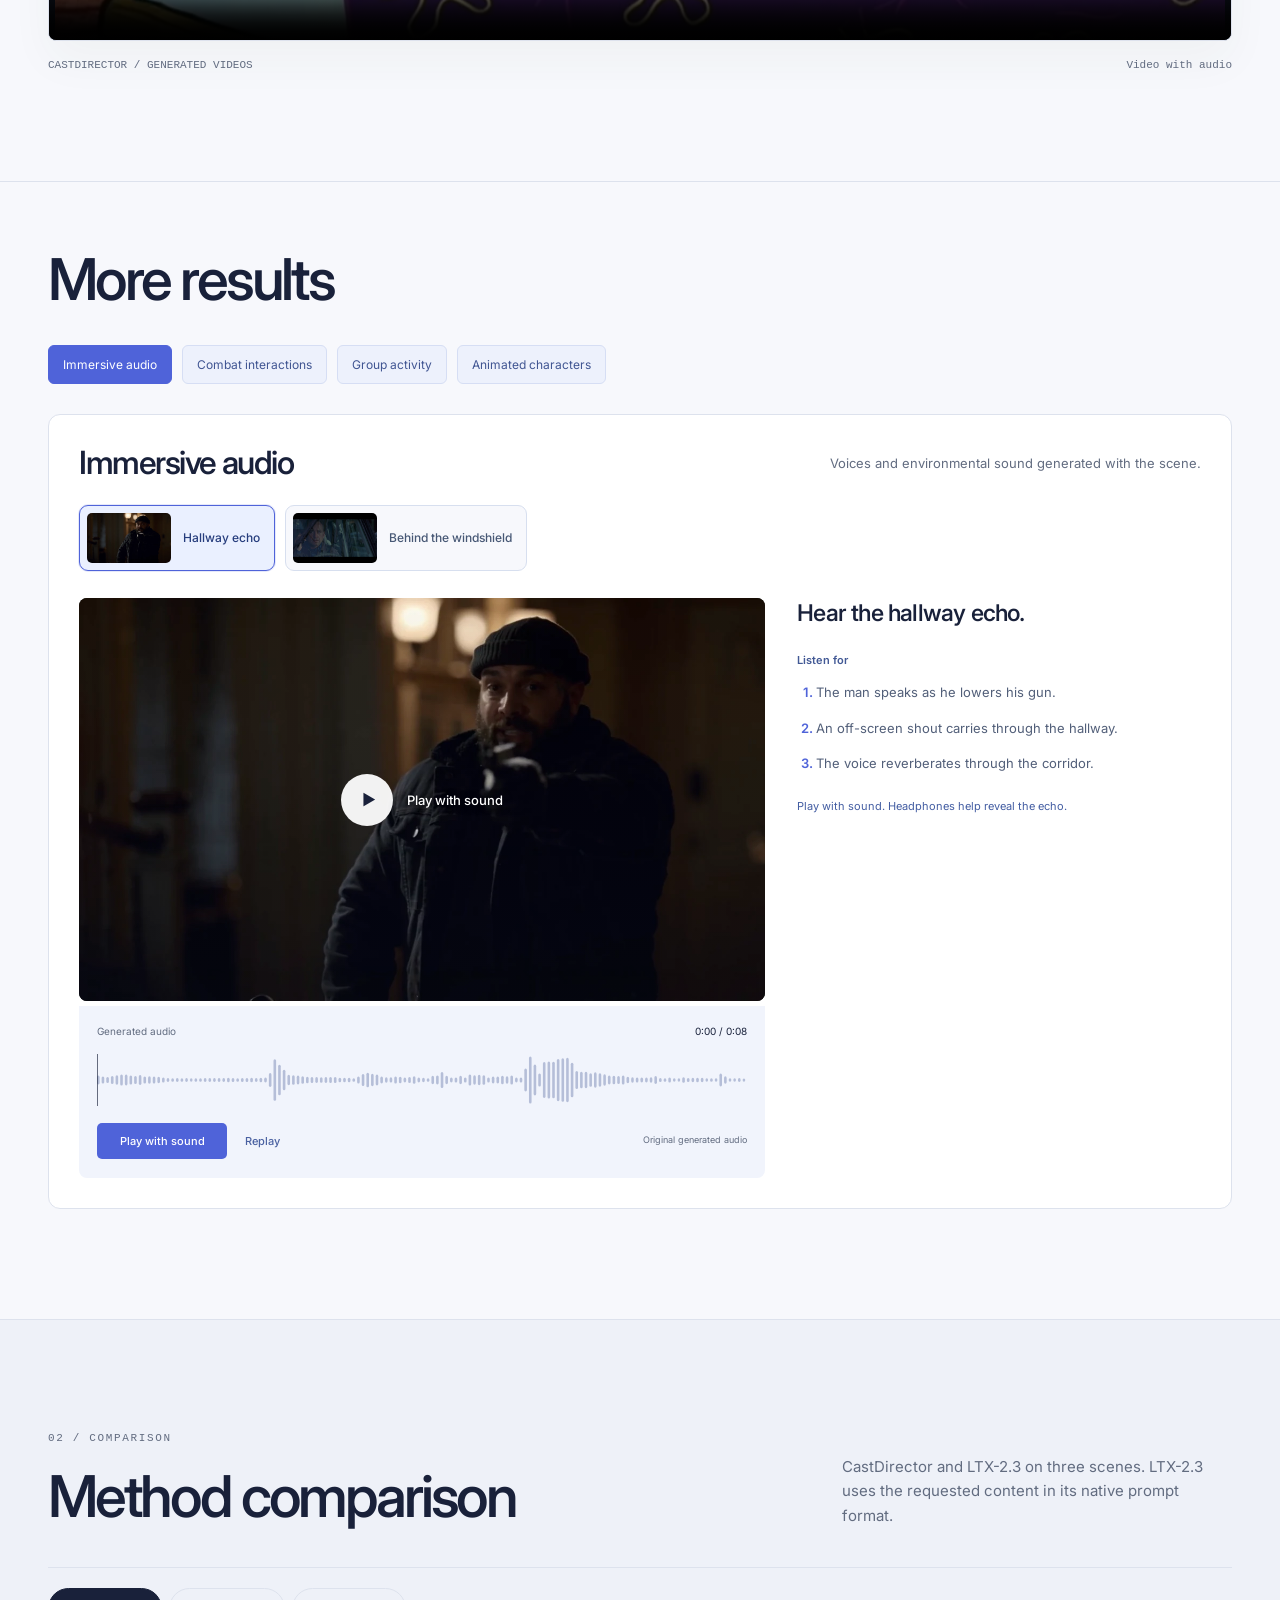
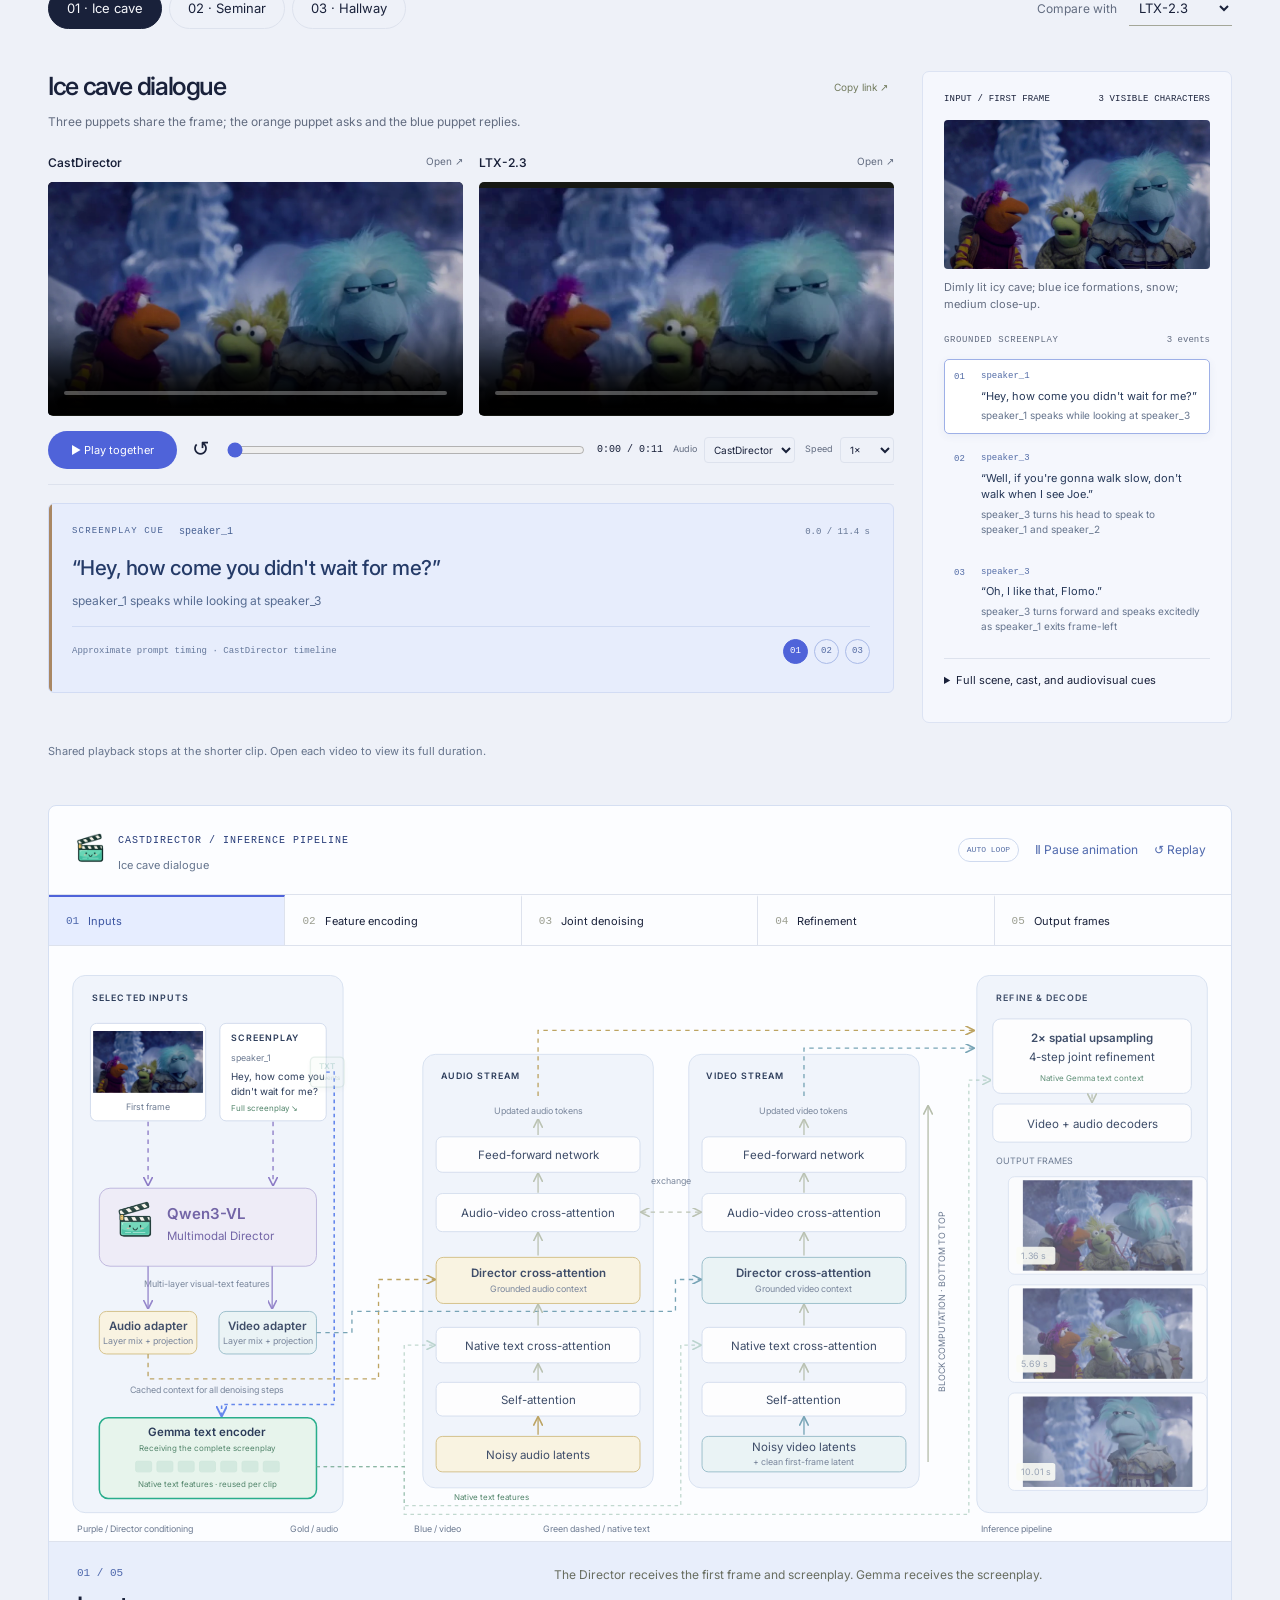
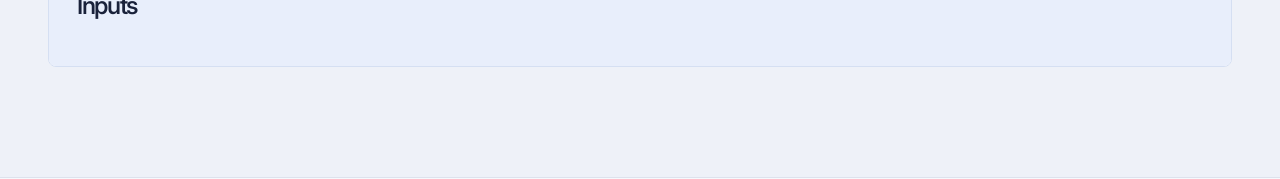
==== commit 6b6a31d1: "Refresh hero cases and correct steel-sword terminology" ====
--- a/index.html
+++ b/index.html
@@ -8,7 +8,7 @@
 <title>CastDirector — Directing Joint Audio-Video Generation with Grounded Screenplays</title></head><body>
 <a class="skip-link" href="#selected-results">Skip to the generated scenes</a>
 <section id="top" class="hero" aria-labelledby="hero-title">
-<div class="film-wall" aria-hidden="true"><div><video class="ambient-video" muted playsinline loop preload="none" poster="assets/posters/choir.webp" data-src="assets/ambient/choir.mp4" tabindex="-1"></video></div><div><video class="ambient-video" muted playsinline loop preload="none" poster="assets/posters/puppets.webp" data-src="assets/ambient/puppets.mp4" tabindex="-1"></video></div><div><video class="ambient-video" muted playsinline loop preload="none" poster="assets/posters/yurt.webp" data-src="assets/ambient/yurt.mp4" tabindex="-1"></video></div><div><video class="ambient-video" muted playsinline loop preload="none" poster="assets/posters/windshield.webp" data-src="assets/ambient/windshield.mp4" tabindex="-1"></video></div><div><video class="ambient-video" muted playsinline loop preload="none" poster="assets/posters/boxing.webp" data-src="assets/ambient/boxing.mp4" tabindex="-1"></video></div><div><video class="ambient-video" muted playsinline loop preload="none" poster="assets/posters/cartoon-cast.webp" data-src="assets/ambient/cartoon-cast.mp4" tabindex="-1"></video></div></div><div class="hero-top"><span class="eyebrow">Screenplay-conditioned generation</span><a href="#inference">Method comparison ↘</a></div>
+<div class="film-wall" aria-hidden="true"><div><video class="ambient-video" muted playsinline loop preload="none" poster="assets/posters/choir.webp" data-src="assets/ambient/choir.mp4" tabindex="-1"></video></div><div><video class="ambient-video" muted playsinline loop preload="none" poster="assets/posters/puppets.webp" data-src="assets/ambient/puppets.mp4" tabindex="-1"></video></div><div><video class="ambient-video" muted playsinline loop preload="none" poster="assets/posters/discussion.webp" data-src="assets/ambient/discussion.mp4" tabindex="-1"></video></div><div><video class="ambient-video" muted playsinline loop preload="none" poster="assets/posters/windshield.webp" data-src="assets/ambient/windshield.mp4" tabindex="-1"></video></div><div><video class="ambient-video" muted playsinline loop preload="none" poster="assets/posters/sword.webp" data-src="assets/ambient/sword.mp4" tabindex="-1"></video></div><div><video class="ambient-video" muted playsinline loop preload="none" poster="assets/posters/cartoon-cast.webp" data-src="assets/ambient/cartoon-cast.mp4" tabindex="-1"></video></div></div><div class="hero-top"><span class="eyebrow">Screenplay-conditioned generation</span><a href="#inference">Method comparison ↘</a></div>
 <div class="hero-content">
 <h1 id="hero-title" class="paper-title"><span class="paper-title-main"><span class="paper-brand"><img class="hero-mascot" src="assets/brand/director-mascot.png" alt=""><span class="brand-gradient">CastDirector</span>:</span> Directing Joint Audio-Video Generation</span><span class="paper-title-sub">with Grounded Screenplays</span></h1><div class="hero-authors"><p class="author-list"><span><a href="https://scholar.google.com/citations?user=t88nyvsAAAAJ" target="_blank" rel="noopener noreferrer" aria-label="Zhizhou Zhong: Google Scholar">Zhizhou Zhong</a><sup>*1,2</sup></span><span><a href="#">Boxian Ai</a><sup>*1,2</sup></span><span><a href="#">Xitai Jing</a><sup>2</sup></span><span><a href="#">Jiasun Feng</a><sup>‡2</sup></span><span><a href="#">Qian Qiao</a></span><span><a href="https://scholar.google.com/citations?user=WyNyNcUAAAAJ" target="_blank" rel="noopener noreferrer" aria-label="Ruicheng Zhang: Google Scholar">Ruicheng Zhang</a><sup>2</sup></span><span><a href="#">Jiarui Wang</a><sup>2</sup></span><span><a href="https://scholar.google.com/citations?user=YZSd5fsAAAAJ" target="_blank" rel="noopener noreferrer" aria-label="Shuiyang Mao: Google Scholar">Shuiyang Mao</a><sup>2</sup></span><span><a href="https://sites.google.com/view/cuweiliu/home" target="_blank" rel="noopener noreferrer" aria-label="Wei Liu: Homepage">Wei Liu</a><sup>2</sup></span><span><a href="https://whluo.github.io/" target="_blank" rel="noopener noreferrer" aria-label="Wenhan Luo: Homepage">Wenhan Luo</a><sup>†1</sup></span></p><p class="affiliations"><span><sup>1</sup> The Hong Kong University of Science and Technology</span><span><sup>2</sup> Video Rebirth</span></p><p class="contributions"><sup>*</sup> Equal contribution &nbsp; <sup>‡</sup> Project lead &nbsp; <sup>†</sup> Corresponding author</p></div><div class="hero-actions"><a class="button" href="#selected-results">Explore the cases <span>▶</span></a><a class="button" href="#inference">Method comparison <span>↗</span></a></div></div>
 <div class="hero-bottom"><span>CHARACTER-SPECIFIC DIALOGUE AND ACTIONS</span><button class="ambient-toggle" id="ambient-toggle" aria-pressed="true">Ⅱ Pause background</button><a class="down-arrow" href="#showreel" aria-label="Scroll to video examples">↓</a></div>
@@ -91,5 +91,5 @@
 </g></svg>
 </div><p class="pipeline-scroll-note">Scroll to view the pipeline →</p>
 <div class="pipeline-foot" aria-live="off"><div><div class="trace-counter" id="trace-counter"></div><h3 id="step-title"></h3></div><p id="step-description"></p></div></div></div></section></main><div id="toast" class="toast" role="status" aria-live="polite"></div>
-<script src="js/data.js"></script><script src="js/flow-frames.js"></script><script src="js/player.js"></script><script src="js/studio.js"></script><script src="js/showcase-data.js"></script><script src="js/showcase.js"></script><script src="js/reveal.js"></script>
+<script src="js/data.js"></script><script src="js/flow-frames.js"></script><script src="js/player.js"></script><script src="js/studio.js"></script><script src="js/showcase-data.js?v=5e36a946"></script><script src="js/showcase.js"></script><script src="js/reveal.js"></script>
 <noscript><p class="wrap">Enable JavaScript for the categorized examples and comparison controls, or <a href="assets/media/showreel.mp4">watch the showreel directly</a>.</p></noscript></body></html>
